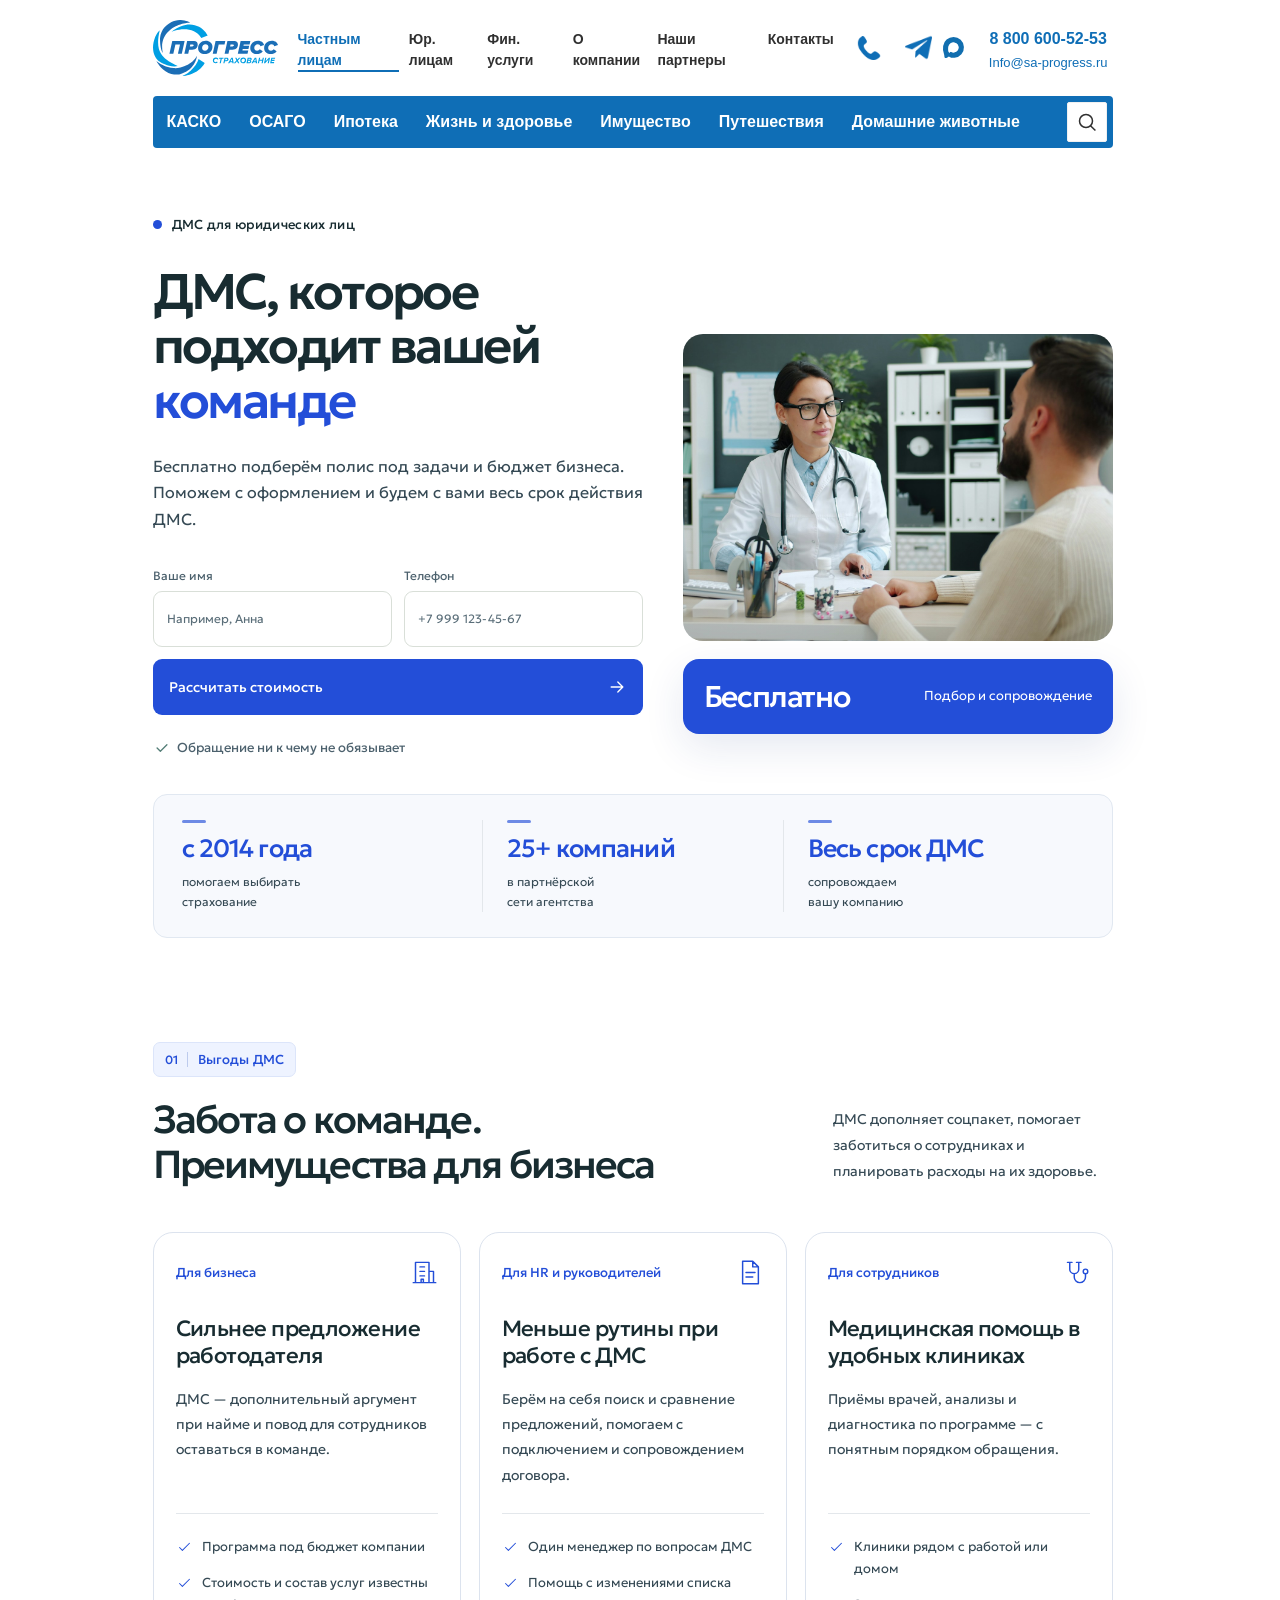
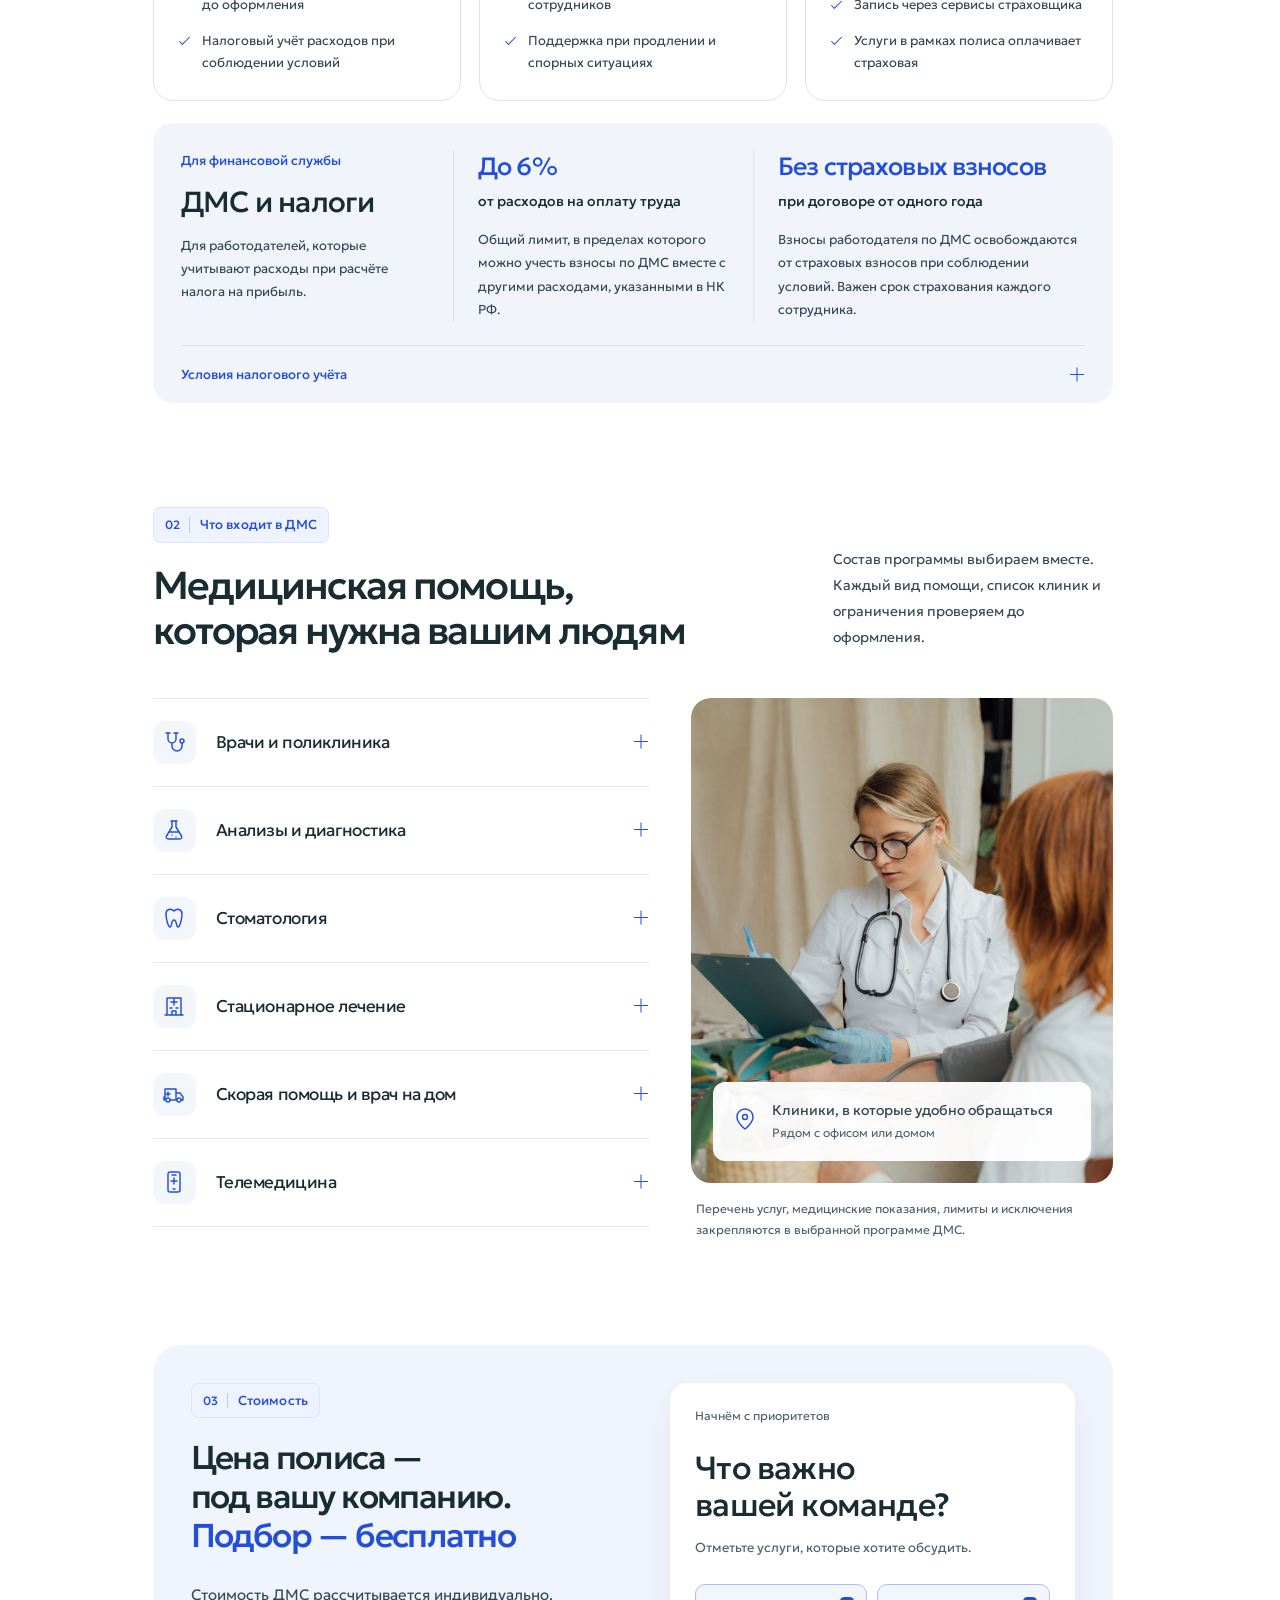
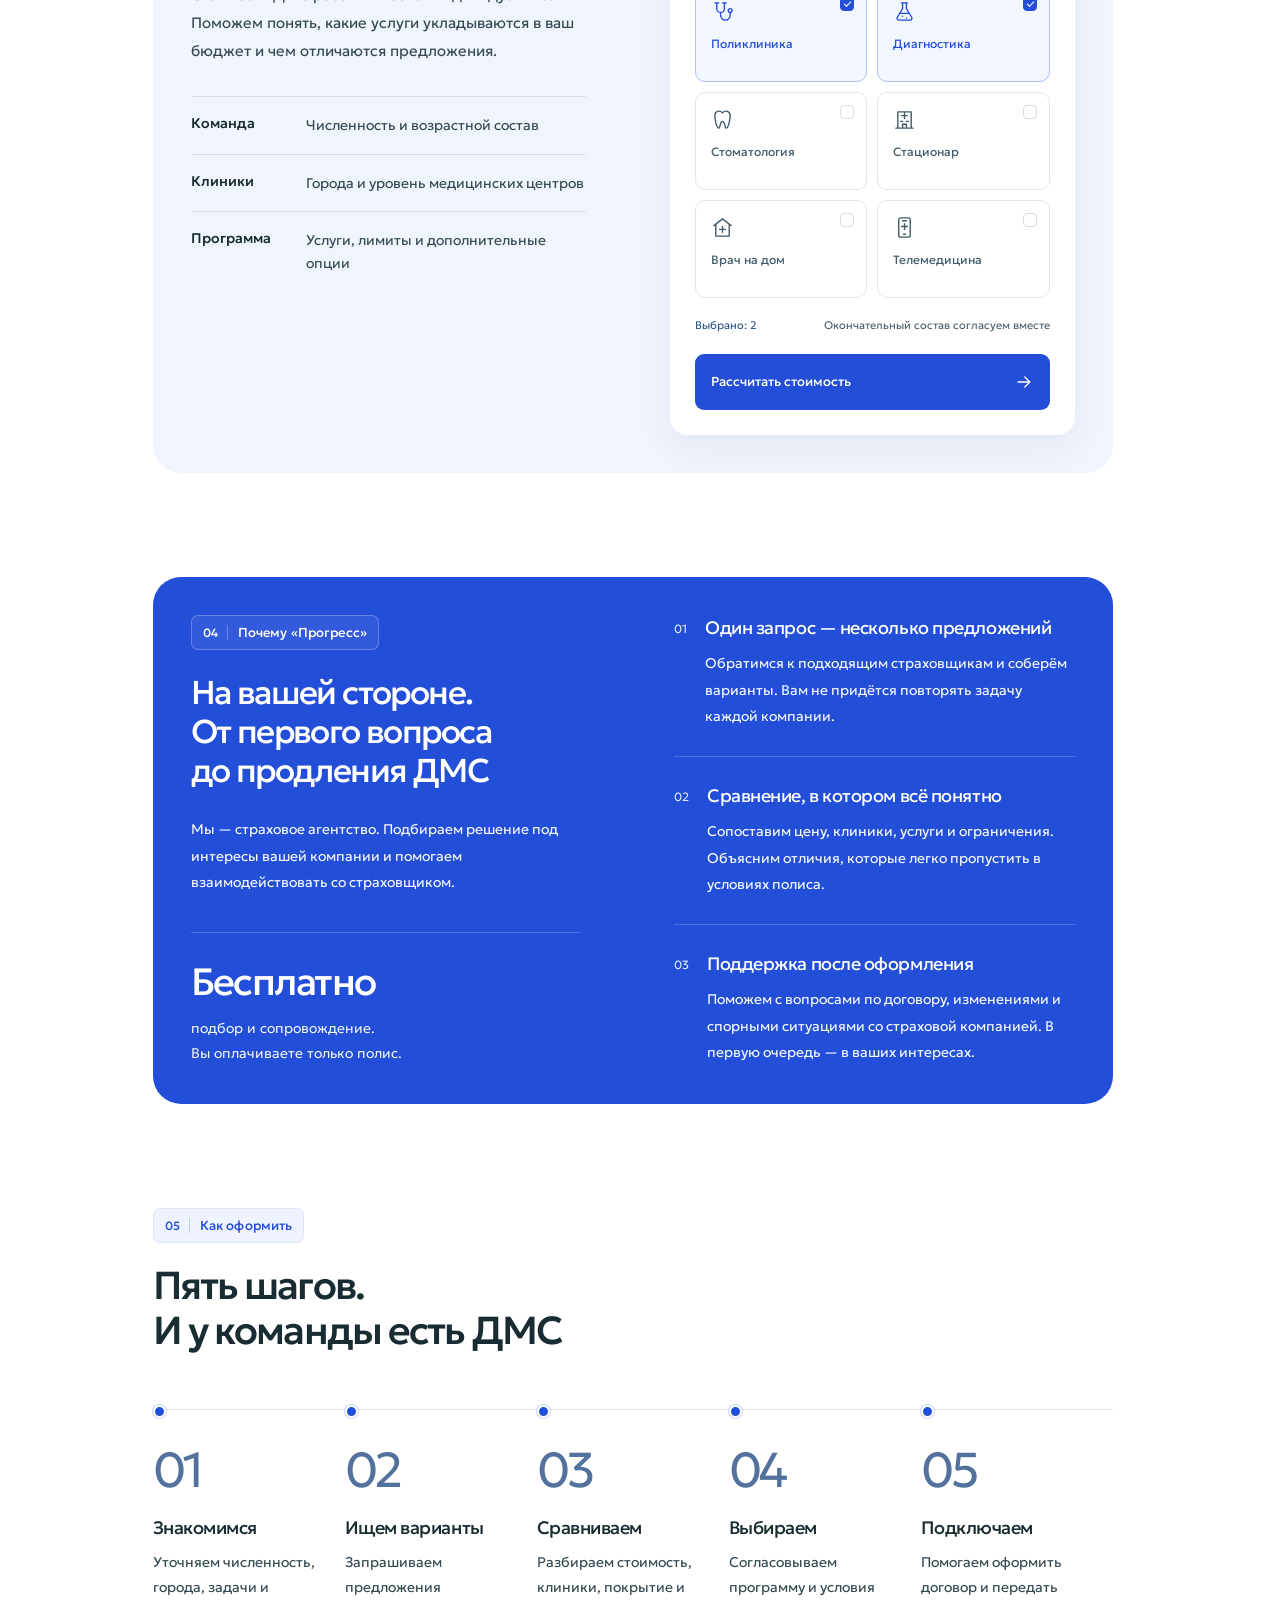
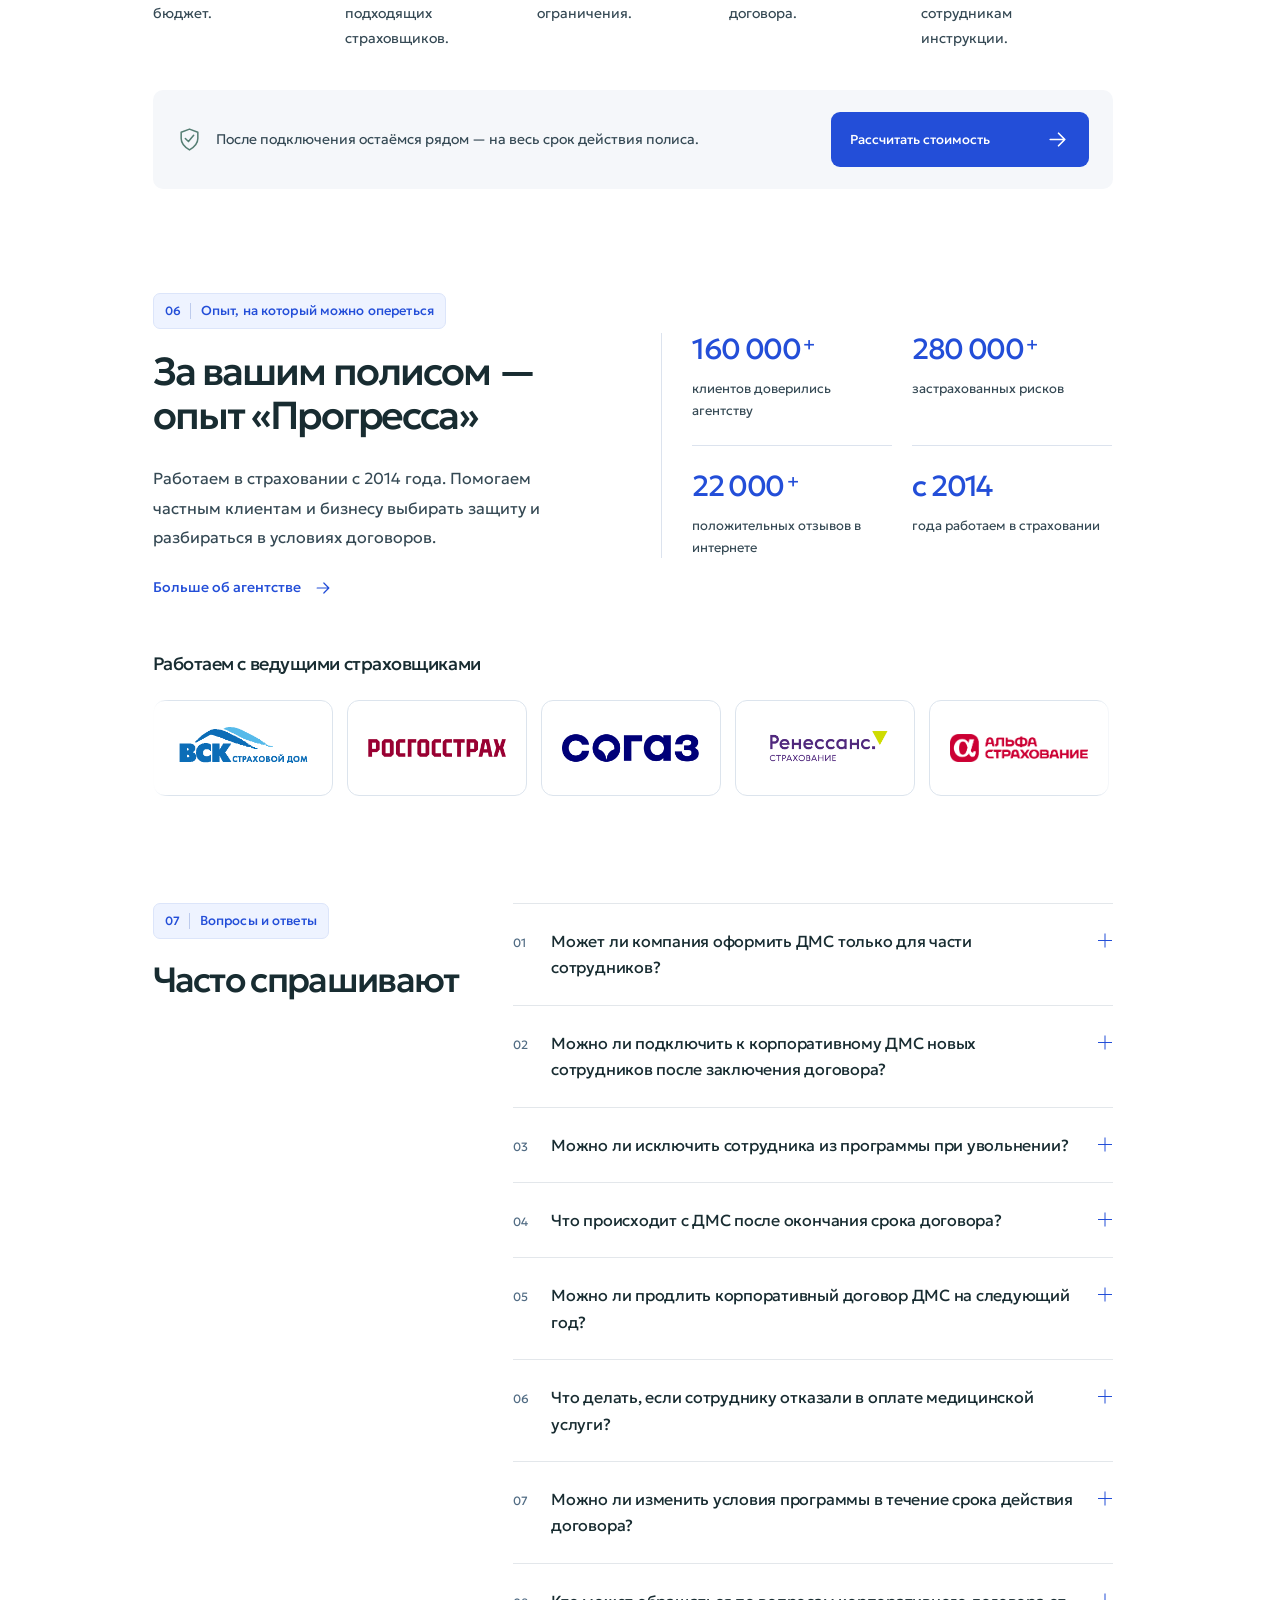
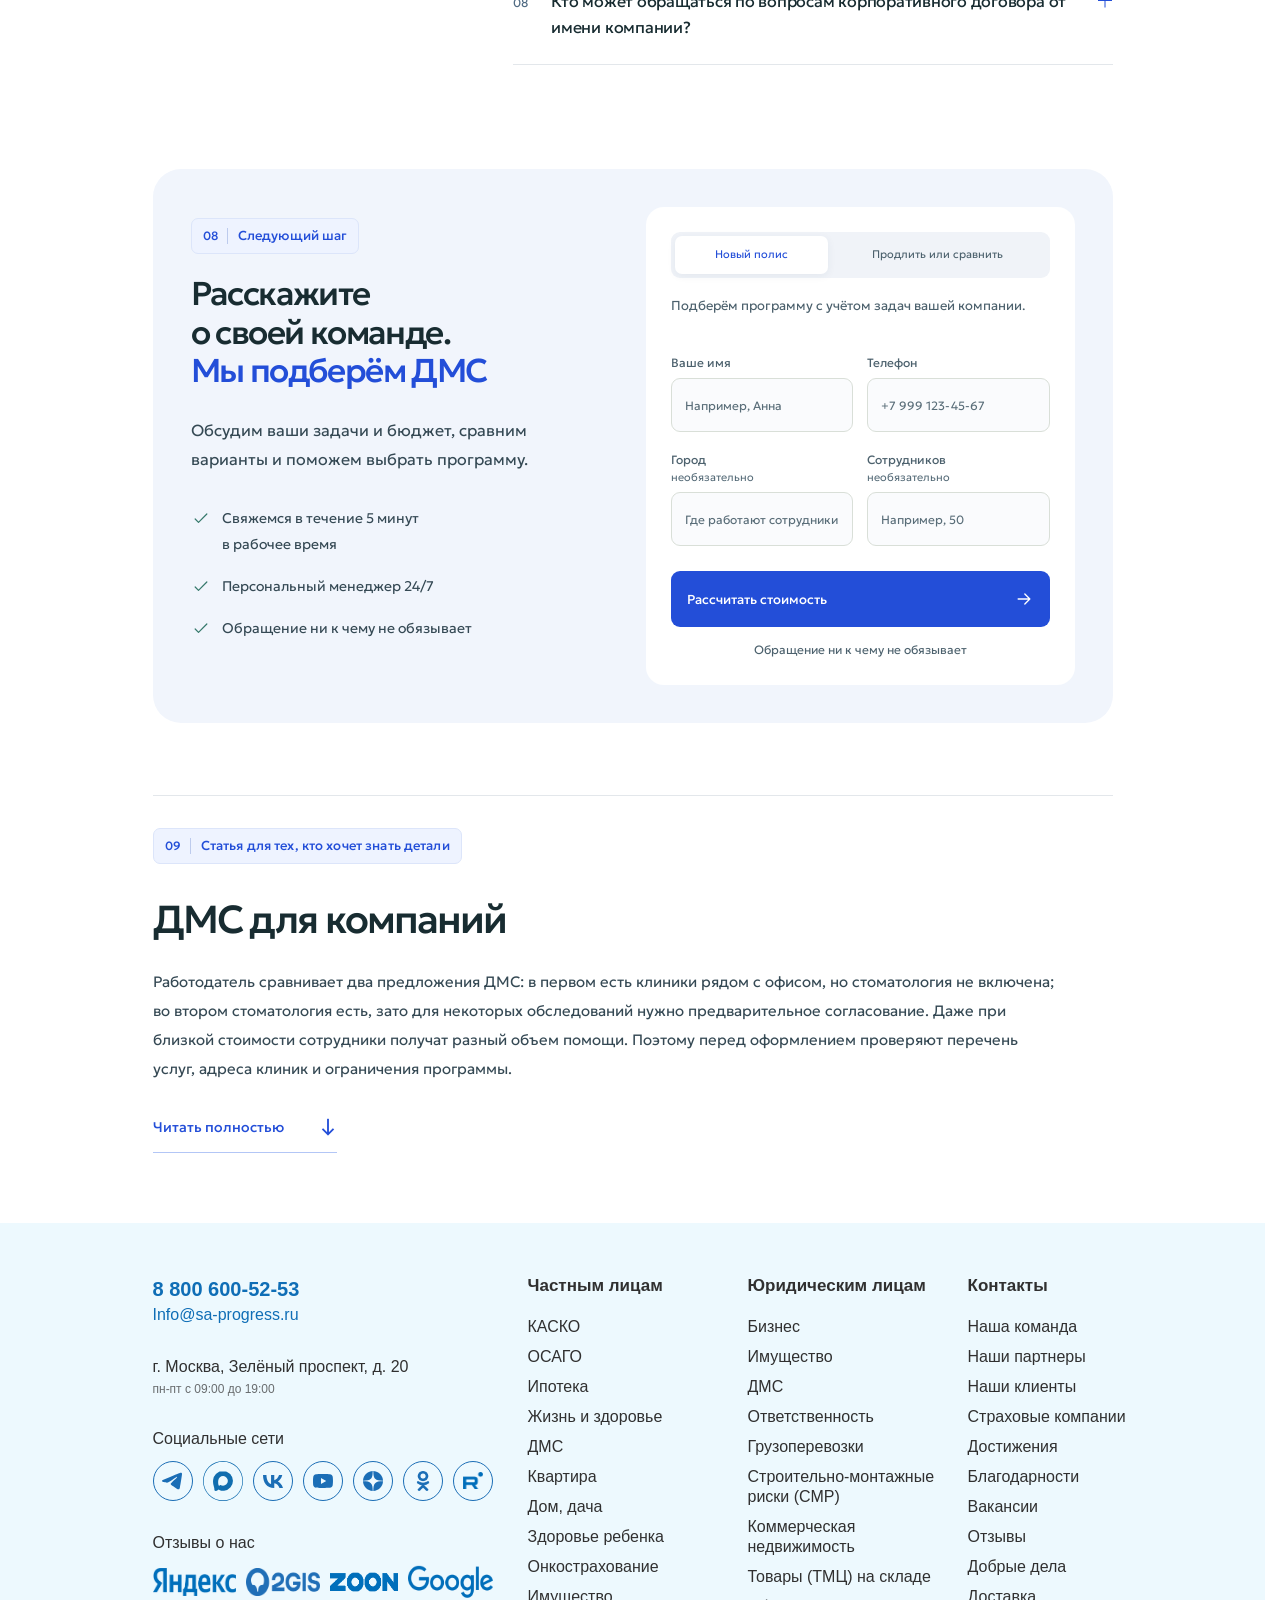
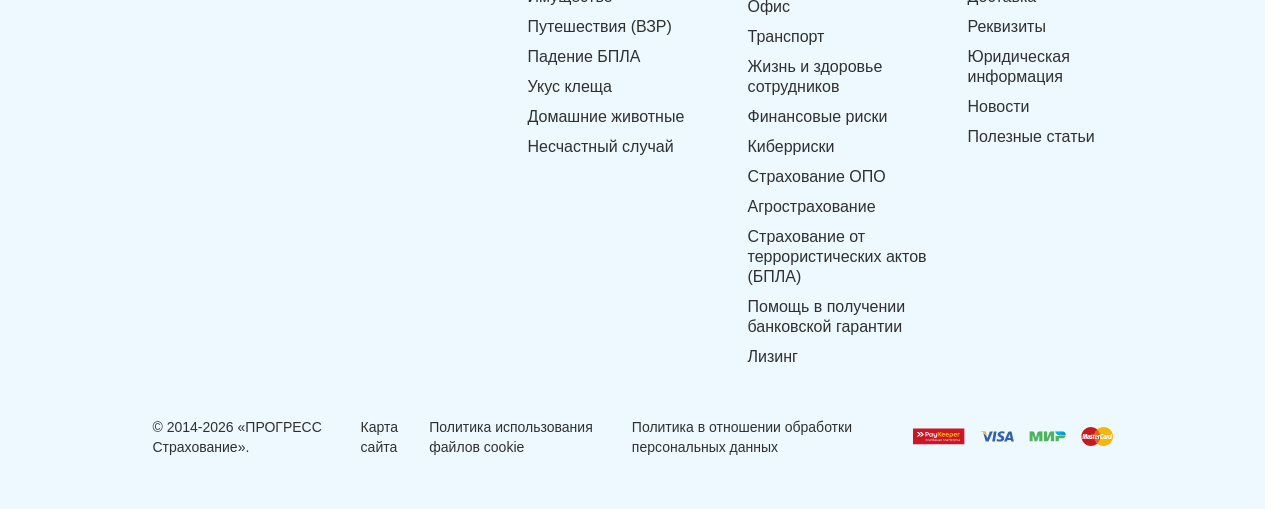
==== index.html @ e62f15ab "Publish DMS landing page in the original blue palette" ====
<!doctype html>
<html lang="ru">
<head>
  <meta charset="utf-8">
  <meta name="viewport" content="width=device-width,initial-scale=1">
  <meta name="robots" content="noindex,nofollow">
  <meta name="theme-color" content="#ffffff">
  <meta name="description" content="Бесплатный подбор ДМС для сотрудников под задачи и бюджет вашей компании. Прогресс Страхование — на вашей стороне весь срок полиса.">
  <title>ДМС для вашей команды — Прогресс Страхование</title>
  <link rel="icon" href="./assets/favicon.svg" type="image/svg+xml">
  <link rel="preload" href="./assets/fonts/Geologica-Variable.ttf" as="font" type="font/ttf" crossorigin>
  <link rel="stylesheet" href="./styles.css?v=02de1650d023">
  <link rel="stylesheet" href="./assets/vendor/lenis/lenis.css?v=02de1650d023">
  <script src="./assets/vendor/lenis/lenis.min.js?v=02de1650d023" defer></script>
  <script src="./scroll.js?v=02de1650d023" defer></script>
  <script src="./app.js?v=02de1650d023" defer></script>
  <script src="./assets/vendor/hystmodal/hystmodal.js?v=02de1650d023" defer></script>
  <script src="./site-chrome.js?v=02de1650d023" defer></script>
</head>
<body>
  <div class="source-chrome source-chrome-header"><header class="header">
    <div class="content-wrapper">
        <div class="header__wrapper">
        <a class="header__logo" href="https://sa-progress.ru/">
            <img class="logo-img" src="./assets/original-site/img/logo.svg" alt="Прогресс стархование логотип">
        </a>
        <nav class="menu-top">
            <ul class="menu-top__list">
    <li class="menu-top__item js-menu-top-item first" data-is-active="yes">
        <a href="https://sa-progress.ru/chastnyim-liczam/" class="js-top-menu-section-item" data-type="private">Частным лицам</a>
            </li>

    <li class="menu-top__item js-menu-top-item" data-is-active="no">
        <a href="https://sa-progress.ru/yuridicheskim-liczam/" class="js-top-menu-section-item" data-type="corporate">Юр. лицам</a>
            </li>

    <li class="menu-top__item js-menu-top-item">
        <a href="https://sa-progress.ru/finansovyie-uslugi/">Фин. услуги</a>
            </li>

    <li class="menu-top__item js-menu-top-item">
        <a href="https://sa-progress.ru/o-kompanii/">О компании</a>
            </li>

    <li class="menu-top__item js-menu-top-item">
        <a href="https://sa-progress.ru/partnery">Наши партнеры</a>
            </li>

    <li class="menu-top__item js-menu-top-item last">
        <a href="https://sa-progress.ru/kontaktyi">Контакты</a>
            </li>
</ul>        </nav>
        <div class="callback-btn__wrapper">
            <button class="callback-btn-desktop" data-hystmodal="#feedback-form-short">Заказать звонок</button>
            <a class="callback-btn-mobile" href="tel:88006005253">
                <img class="callback-btn-mobile__img" src="./assets/original-site/img/icons/callback.png" alt="callback">
            </a>
        </div>
        <div class="header__social">
            <a href="https://t.me/Progress_strahovanie" class="header__social-item" target="_blank" rel="nofollow noopener noreferrer">
                <img src="./assets/original-site/img/icons/telegram.png">
            </a>
            <a href="https://max.ru/u/f9LHodD0cOL1nK710Nd3do71_UiDQPEofr9h8V5QH5dgAX2QZrWWFHqI5sg" class="header__social-item" target="_blank" rel="nofollow noopener noreferrer">
                <img src="./assets/original-site/img/icons/max-simple.svg">
            </a>
        </div>
        <div class="header__contacts">
            <a class="header-phone" href="tel:88006005253">8 800 600-52-53</a>
            <a class="header-mail" href="mailto:info@sa-progress.ru">Info@sa-progress.ru</a>
        </div>
        <div class="mobile-search" data-hystmodal="#mobile-search">
            <div class="mobile-search__icon">
                <svg><use xlink:href="./assets/original-site/sprite.svg#icon-search"></use></svg>
            </div>
        </div>
        <div class="mobile-menu__btn js-open-mobile-menu">
            <span></span>
            <span></span>
            <span></span>
         </div>
        
        <div class="desktop-menu">
            <div class="desktop-menu-wrapper">
                <a href="https://sa-progress.ru/" class="desktop-menu__logo">
                    <img src="./assets/original-site/img/logo-mini.svg" alt="logo">
                </a>
                <nav class="nav-desktop">
                    

<ul class="nav-desktop__list main-menu">
        
<li class="nav-desktop__item main-menu__item first level1">
    <a href="https://sa-progress.ru/chastnyim-liczam/kasko/">КАСКО</a>
        <ul class="main-submenu">
    <div class="main-submenu__wrapper">
        <li class="main-submenu__item first level1">
    <a class="main-submenu__link" href="https://sa-progress.ru/chastnyim-liczam/kasko/mini-kasko">Мини-КАСКО</a>
    </li>


<li class="main-submenu__item level1">
    <a class="main-submenu__link" href="https://sa-progress.ru/chastnyim-liczam/kasko/strahovka-kasko-s-franshizoy">КАСКО с франшизой</a>
    </li>


<li class="main-submenu__item last level1">
    <a class="main-submenu__link" href="https://sa-progress.ru/chastnyim-liczam/kasko/kasko-ot-ugona-i-polnoj-gibeli">КАСКО от угона и полной гибели</a>
    </li>


    </div>
</ul></li>    
<li class="nav-desktop__item main-menu__item level1">
    <a href="https://sa-progress.ru/chastnyim-liczam/osago/">ОСАГО</a>
        <ul class="main-submenu">
    <div class="main-submenu__wrapper">
        <li class="main-submenu__item first level1">
    <a class="main-submenu__link" href="https://sa-progress.ru/chastnyim-liczam/osago/sinyaya-karta">Синяя карта</a>
    </li>


<li class="main-submenu__item level1">
    <a class="main-submenu__link" href="https://sa-progress.ru/chastnyim-liczam/osago/otkryitaya-straxovka-na-mashinu">ОСАГО без ограничений</a>
    </li>


<li class="main-submenu__item last level1">
    <a class="main-submenu__link" href="https://sa-progress.ru/chastnyim-liczam/osago/dsago">ДСАГО (ДГО)</a>
    </li>


    </div>
</ul></li>    
<li class="nav-desktop__item main-menu__item level1">
    <a href="https://sa-progress.ru/chastnyim-liczam/ipoteka/">Ипотека</a>
        <ul class="main-submenu">
    <div class="main-submenu__wrapper">
        <li class="main-submenu__item first level1">
    <a class="main-submenu__link" href="https://sa-progress.ru/chastnyim-liczam/ipoteka/kompleksnoe-ipotechnoe-straxovanie-v-moskve-czena-kalkulyator-oformlen">Комплексное ипотечное страхование</a>
    </li>


<li class="main-submenu__item level1">
    <a class="main-submenu__link" href="https://sa-progress.ru/chastnyim-liczam/ipoteka/straxovanie-zhizni-dlya-ipoteki">Страхование жизни для ипотеки</a>
    </li>


<li class="main-submenu__item last level1">
    <a class="main-submenu__link" href="https://sa-progress.ru/chastnyim-liczam/ipoteka/titulnoe-straxovanie">Титульное страхование</a>
    </li>


    </div>
</ul></li>    
<li class="nav-desktop__item main-menu__item level1">
    <a href="https://sa-progress.ru/chastnyim-liczam/zhizn-i-zdorove/">Жизнь и здоровье</a>
        <ul class="main-submenu">
    <div class="main-submenu__wrapper">
        <li class="main-submenu__item first level1">
    <a class="main-submenu__link" href="https://sa-progress.ru/chastnyim-liczam/zhizn-i-zdorove/dms">Полис ДМС для физических лиц</a>
    </li>


<li class="main-submenu__item level1">
    <a class="main-submenu__link" href="https://sa-progress.ru/chastnyim-liczam/zhizn-i-zdorove/ns-neschastnyij-sluchaj">Страхование от несчастных случаев и болезней</a>
    </li>


<li class="main-submenu__item level1">
    <a class="main-submenu__link" href="https://sa-progress.ru/chastnyim-liczam/zhizn-i-zdorove/sportivnaya-straxovka">Спортивная страховка</a>
    </li>


<li class="main-submenu__item level1">
    <a class="main-submenu__link" href="https://sa-progress.ru/chastnyim-liczam/zhizn-i-zdorove/onkologicheskie-zabolevaniya">Онкологические заболевания</a>
    </li>


<li class="main-submenu__item level1">
    <a class="main-submenu__link" href="https://sa-progress.ru/chastnyim-liczam/zhizn-i-zdorove/polis-dms-dlya-rebenka">Полис ДМС для ребенка</a>
    </li>


<li class="main-submenu__item level1">
    <a class="main-submenu__link" href="https://sa-progress.ru/chastnyim-liczam/zhizn-i-zdorove/dms-so-stomatologiey-dlya-fizicheskih-lic">ДМС со стоматологией для физических лиц</a>
    </li>


<li class="main-submenu__item level1">
    <a class="main-submenu__link" href="https://sa-progress.ru/chastnyim-liczam/zhizn-i-zdorove/straxovanie-detej">Страхование детей</a>
    </li>


<li class="main-submenu__item last level1">
    <a class="main-submenu__link" href="https://sa-progress.ru/chastnyim-liczam/zhizn-i-zdorove/ukus-kleshha">Страховка от укуса клеща «Антиклещ»</a>
    </li>


    </div>
</ul></li>    
<li class="nav-desktop__item main-menu__item level1">
    <a href="https://sa-progress.ru/chastnyim-liczam/imushhestvo/">Имущество</a>
        <ul class="main-submenu">
    <div class="main-submenu__wrapper">
        <li class="main-submenu__item first level1">
    <a class="main-submenu__link" href="https://sa-progress.ru/chastnyim-liczam/imushhestvo/kvartira-apartamentyi">Страхование квартиры</a>
    </li>


<li class="main-submenu__item level1">
    <a class="main-submenu__link" href="https://sa-progress.ru/chastnyim-liczam/imushhestvo/dom-dacha">Страхование дома и дачи</a>
    </li>


<li class="main-submenu__item level1">
    <a class="main-submenu__link" href="https://sa-progress.ru/chastnyim-liczam/imushhestvo/otvetstvennost-pered-sosedyami">Страхование ответственности перед соседями</a>
    </li>


<li class="main-submenu__item level1">
    <a class="main-submenu__link" href="https://sa-progress.ru/chastnyim-liczam/imushhestvo/straxovanie-ot-padeniya-bpla">Страхование от падения БПЛА</a>
    </li>


<li class="main-submenu__item last level1">
    <a class="main-submenu__link" href="https://sa-progress.ru/chastnyim-liczam/imushhestvo/straxovanie-bani">Страхование бани</a>
    </li>


    </div>
</ul></li>    
<li class="nav-desktop__item main-menu__item level1">
    <a href="https://sa-progress.ru/chastnyim-liczam/puteshestviya/">Путешествия</a>
        <ul class="main-submenu">
    <div class="main-submenu__wrapper">
        <li class="main-submenu__item first level1">
    <a class="main-submenu__link" href="https://sa-progress.ru/chastnyim-liczam/puteshestviya/straxovka-vzr-dlya-vizyi">Страховка выезжающих за рубеж (ВЗР)</a>
    </li>


<li class="main-submenu__item level1">
    <a class="main-submenu__link" href="https://sa-progress.ru/chastnyim-liczam/puteshestviya/straxovanie-puteshestvuyushhix-po-rossii">Страховка для путешествий по России</a>
    </li>


<li class="main-submenu__item level1">
    <a class="main-submenu__link" href="https://sa-progress.ru/chastnyim-liczam/puteshestviya/straxovanie-tura-ot-nevyileta">Страховка от невылета за границу</a>
    </li>


<li class="main-submenu__item level1">
    <a class="main-submenu__link" href="https://sa-progress.ru/chastnyim-liczam/puteshestviya/straxovanie-bagazha-ot-poteri-v-puteshestvii">Страхование багажа от потери в путешествии</a>
    </li>


<li class="main-submenu__item last level1">
    <a class="main-submenu__link" href="https://sa-progress.ru/chastnyim-liczam/puteshestviya/straxovanie-bagazha-pri-perelete">Страхование багажа при перелете</a>
    </li>


    </div>
</ul></li>    
<li class="nav-desktop__item main-menu__item last level1">
    <a href="https://sa-progress.ru/chastnyim-liczam/straxovanie-pitomczev">Домашние животные</a>
        </li>        </ul>                </nav>
                
                <div class="desktop-menu__contacts">
                    <a href="https://t.me/Progress_strahovanie" class="header-icon">
                        <img src="./assets/original-site/img/icons/telegram-white.svg" alt="">
                    </a>
                    <a href="https://max.ru/u/f9LHodD0cOL1nK710Nd3do71_UiDQPEofr9h8V5QH5dgAX2QZrWWFHqI5sg" class="header-icon">
                        <img src="./assets/original-site/img/icons/max-white-simple.svg" alt="">
                    </a>
                    <div class="contacts-wrapper">
                        <a href="tel:88006005253" class="phone">8 800 600-52-53</a>
                        <a href="mailto:info@sa-progress.ru" class="email">info@sa-progress.ru</a>
                    </div>
                </div>
                
                <div class="desktop-menu__search">
                    <div class="search-btn js-toggle-desktop-search-btn">
                        <svg>
                            <use xlink:href="./assets/original-site/sprite.svg#icon-search"></use>
                        </svg>
                    </div>
                    <form id="main-menu-search-form" class="desktop-search__form js-search-form js-hidden" action="https://sa-progress.ru/search" method="get">
    <input id="searchField" type="text" name="query" placeholder="Поиск...">
    <input type="hidden" name="id" value="search">
    
    <div class="desktop-search__btn-close js-toggle-desktop-search-btn js-clear-search-form">
        <svg>
            <use xlink:href="./assets/original-site/sprite.svg#mobile-close"></use>
        </svg>
    </div>
    <button type="submit" class="desktop-search__btn-search ">
        <svg>
            <use xlink:href="./assets/original-site/sprite.svg#icon-search"></use>
        </svg>
    </button>
    
</form>                </div>
            </div>
        </div>

    </div>
    </div>
    

<div class="c-mobile-menu js-mobile-menu js-hidden fixed">
    <div class="mobile-menu-wrapper">
        <div class="section-switch">
            <div class="section-name js-mobile-section-switch active" data-type="private">Частным лицам</div>
            <div class="section-name js-mobile-section-switch " data-type="corporate">Юр. лицам</div>
            <div class="section-name js-mobile-section-switch " data-type="finance">Фин. услуги</div>
        </div>
        <nav class="c-nav-mobile border js-mobile-section " data-type="private">
            <ul class="menu-top__list"><li class="menu-mobile__item first level1 js-mobile-menu-parent" data-link="https://sa-progress.ru/chastnyim-liczam/kasko/" data-title="КАСКО">
    <div>КАСКО</div>
    <div class="mobile-menu__nav-arrow">
        <svg><use xlink:href="./assets/original-site/sprite.svg#mobile-arrow"></use></svg>
    </div>
    <ul class="mobile-menu__inner js-mobile-menu-inner fixed">
    <div class="js-mobile-menu-close-subsection mobile-menu__close-subsection">
        <svg><use xlink:href="./assets/original-site/sprite.svg#mobile-arrow-prev"></use></svg>
        Назад
    </div>
    <a href="" class="mobule-menu__submenu-title js-mobile-menu-submenu-title"></a>
    <li class="menu-mobile__item first level2"><a href="https://sa-progress.ru/chastnyim-liczam/kasko/mini-kasko">Мини-КАСКО</a></li><li class="menu-mobile__item level2"><a href="https://sa-progress.ru/chastnyim-liczam/kasko/strahovka-kasko-s-franshizoy">КАСКО с франшизой</a></li><li class="menu-mobile__item last level2"><a href="https://sa-progress.ru/chastnyim-liczam/kasko/kasko-ot-ugona-i-polnoj-gibeli">КАСКО от угона и полной гибели</a></li></ul></li><li class="menu-mobile__item level1 js-mobile-menu-parent" data-link="https://sa-progress.ru/chastnyim-liczam/osago/" data-title="ОСАГО">
    <div>ОСАГО</div>
    <div class="mobile-menu__nav-arrow">
        <svg><use xlink:href="./assets/original-site/sprite.svg#mobile-arrow"></use></svg>
    </div>
    <ul class="mobile-menu__inner js-mobile-menu-inner fixed">
    <div class="js-mobile-menu-close-subsection mobile-menu__close-subsection">
        <svg><use xlink:href="./assets/original-site/sprite.svg#mobile-arrow-prev"></use></svg>
        Назад
    </div>
    <a href="" class="mobule-menu__submenu-title js-mobile-menu-submenu-title"></a>
    <li class="menu-mobile__item first level2"><a href="https://sa-progress.ru/chastnyim-liczam/osago/sinyaya-karta">Синяя карта</a></li><li class="menu-mobile__item level2"><a href="https://sa-progress.ru/chastnyim-liczam/osago/otkryitaya-straxovka-na-mashinu">ОСАГО без ограничений</a></li><li class="menu-mobile__item last level2"><a href="https://sa-progress.ru/chastnyim-liczam/osago/dsago">ДСАГО (ДГО)</a></li></ul></li><li class="menu-mobile__item level1 js-mobile-menu-parent" data-link="https://sa-progress.ru/chastnyim-liczam/ipoteka/" data-title="Ипотека">
    <div>Ипотека</div>
    <div class="mobile-menu__nav-arrow">
        <svg><use xlink:href="./assets/original-site/sprite.svg#mobile-arrow"></use></svg>
    </div>
    <ul class="mobile-menu__inner js-mobile-menu-inner fixed">
    <div class="js-mobile-menu-close-subsection mobile-menu__close-subsection">
        <svg><use xlink:href="./assets/original-site/sprite.svg#mobile-arrow-prev"></use></svg>
        Назад
    </div>
    <a href="" class="mobule-menu__submenu-title js-mobile-menu-submenu-title"></a>
    <li class="menu-mobile__item first level2"><a href="https://sa-progress.ru/chastnyim-liczam/ipoteka/kompleksnoe-ipotechnoe-straxovanie-v-moskve-czena-kalkulyator-oformlen">Комплексное ипотечное страхование</a></li><li class="menu-mobile__item level2"><a href="https://sa-progress.ru/chastnyim-liczam/ipoteka/straxovanie-zhizni-dlya-ipoteki">Страхование жизни для ипотеки</a></li><li class="menu-mobile__item last level2"><a href="https://sa-progress.ru/chastnyim-liczam/ipoteka/titulnoe-straxovanie">Титульное страхование</a></li></ul></li><li class="menu-mobile__item level1 js-mobile-menu-parent" data-link="https://sa-progress.ru/chastnyim-liczam/zhizn-i-zdorove/" data-title="Жизнь и здоровье">
    <div>Жизнь и здоровье</div>
    <div class="mobile-menu__nav-arrow">
        <svg><use xlink:href="./assets/original-site/sprite.svg#mobile-arrow"></use></svg>
    </div>
    <ul class="mobile-menu__inner js-mobile-menu-inner fixed">
    <div class="js-mobile-menu-close-subsection mobile-menu__close-subsection">
        <svg><use xlink:href="./assets/original-site/sprite.svg#mobile-arrow-prev"></use></svg>
        Назад
    </div>
    <a href="" class="mobule-menu__submenu-title js-mobile-menu-submenu-title"></a>
    <li class="menu-mobile__item first level2"><a href="https://sa-progress.ru/chastnyim-liczam/zhizn-i-zdorove/dms">Полис ДМС для физических лиц</a></li><li class="menu-mobile__item level2"><a href="https://sa-progress.ru/chastnyim-liczam/zhizn-i-zdorove/ns-neschastnyij-sluchaj">Страхование от несчастных случаев и болезней</a></li><li class="menu-mobile__item level2"><a href="https://sa-progress.ru/chastnyim-liczam/zhizn-i-zdorove/sportivnaya-straxovka">Спортивная страховка</a></li><li class="menu-mobile__item level2"><a href="https://sa-progress.ru/chastnyim-liczam/zhizn-i-zdorove/onkologicheskie-zabolevaniya">Онкологические заболевания</a></li><li class="menu-mobile__item level2"><a href="https://sa-progress.ru/chastnyim-liczam/zhizn-i-zdorove/polis-dms-dlya-rebenka">Полис ДМС для ребенка</a></li><li class="menu-mobile__item level2"><a href="https://sa-progress.ru/chastnyim-liczam/zhizn-i-zdorove/dms-so-stomatologiey-dlya-fizicheskih-lic">ДМС со стоматологией для физических лиц</a></li><li class="menu-mobile__item level2"><a href="https://sa-progress.ru/chastnyim-liczam/zhizn-i-zdorove/straxovanie-detej">Страхование детей</a></li><li class="menu-mobile__item last level2"><a href="https://sa-progress.ru/chastnyim-liczam/zhizn-i-zdorove/ukus-kleshha">Страховка от укуса клеща «Антиклещ»</a></li></ul></li><li class="menu-mobile__item level1 js-mobile-menu-parent" data-link="https://sa-progress.ru/chastnyim-liczam/imushhestvo/" data-title="Имущество">
    <div>Имущество</div>
    <div class="mobile-menu__nav-arrow">
        <svg><use xlink:href="./assets/original-site/sprite.svg#mobile-arrow"></use></svg>
    </div>
    <ul class="mobile-menu__inner js-mobile-menu-inner fixed">
    <div class="js-mobile-menu-close-subsection mobile-menu__close-subsection">
        <svg><use xlink:href="./assets/original-site/sprite.svg#mobile-arrow-prev"></use></svg>
        Назад
    </div>
    <a href="" class="mobule-menu__submenu-title js-mobile-menu-submenu-title"></a>
    <li class="menu-mobile__item first level2"><a href="https://sa-progress.ru/chastnyim-liczam/imushhestvo/kvartira-apartamentyi">Страхование квартиры</a></li><li class="menu-mobile__item level2"><a href="https://sa-progress.ru/chastnyim-liczam/imushhestvo/dom-dacha">Страхование дома и дачи</a></li><li class="menu-mobile__item level2"><a href="https://sa-progress.ru/chastnyim-liczam/imushhestvo/otvetstvennost-pered-sosedyami">Страхование ответственности перед соседями</a></li><li class="menu-mobile__item level2"><a href="https://sa-progress.ru/chastnyim-liczam/imushhestvo/straxovanie-ot-padeniya-bpla">Страхование от падения БПЛА</a></li><li class="menu-mobile__item last level2"><a href="https://sa-progress.ru/chastnyim-liczam/imushhestvo/straxovanie-bani">Страхование бани</a></li></ul></li><li class="menu-mobile__item level1 js-mobile-menu-parent" data-link="https://sa-progress.ru/chastnyim-liczam/puteshestviya/" data-title="Путешествия">
    <div>Путешествия</div>
    <div class="mobile-menu__nav-arrow">
        <svg><use xlink:href="./assets/original-site/sprite.svg#mobile-arrow"></use></svg>
    </div>
    <ul class="mobile-menu__inner js-mobile-menu-inner fixed">
    <div class="js-mobile-menu-close-subsection mobile-menu__close-subsection">
        <svg><use xlink:href="./assets/original-site/sprite.svg#mobile-arrow-prev"></use></svg>
        Назад
    </div>
    <a href="" class="mobule-menu__submenu-title js-mobile-menu-submenu-title"></a>
    <li class="menu-mobile__item first level2"><a href="https://sa-progress.ru/chastnyim-liczam/puteshestviya/straxovka-vzr-dlya-vizyi">Страховка выезжающих за рубеж (ВЗР)</a></li><li class="menu-mobile__item level2"><a href="https://sa-progress.ru/chastnyim-liczam/puteshestviya/straxovanie-puteshestvuyushhix-po-rossii">Страховка для путешествий по России</a></li><li class="menu-mobile__item level2"><a href="https://sa-progress.ru/chastnyim-liczam/puteshestviya/straxovanie-tura-ot-nevyileta">Страховка от невылета за границу</a></li><li class="menu-mobile__item level2"><a href="https://sa-progress.ru/chastnyim-liczam/puteshestviya/straxovanie-bagazha-ot-poteri-v-puteshestvii">Страхование багажа от потери в путешествии</a></li><li class="menu-mobile__item last level2"><a href="https://sa-progress.ru/chastnyim-liczam/puteshestviya/straxovanie-bagazha-pri-perelete">Страхование багажа при перелете</a></li></ul></li><li class="menu-mobile__item last level1"><a href="https://sa-progress.ru/chastnyim-liczam/straxovanie-pitomczev">Домашние животные</a></li></ul> 
        </nav>
        <nav class="c-nav-mobile border js-mobile-section js-hidden" data-type="corporate">
            <ul class="menu-top__list"><li class="menu-mobile__item first level1 js-mobile-menu-parent" data-link="https://sa-progress.ru/yuridicheskim-liczam/imushhestvo/" data-title="Имущество">
    <div>Имущество</div>
    <div class="mobile-menu__nav-arrow">
        <svg><use xlink:href="./assets/original-site/sprite.svg#mobile-arrow"></use></svg>
    </div>
    <ul class="mobile-menu__inner js-mobile-menu-inner fixed">
    <div class="js-mobile-menu-close-subsection mobile-menu__close-subsection">
        <svg><use xlink:href="./assets/original-site/sprite.svg#mobile-arrow-prev"></use></svg>
        Назад
    </div>
    <a href="" class="mobule-menu__submenu-title js-mobile-menu-submenu-title"></a>
    <li class="menu-mobile__item first level2">
    <a href="https://sa-progress.ru/yuridicheskim-liczam/imushhestvo/straxovanie-kommercheskoj-nedvizhimosti">Страхование коммерческой недвижимости</a>
    </li>

<li class="menu-mobile__item level2">
    <a href="https://sa-progress.ru/yuridicheskim-liczam/imushhestvo/straxovanie-tmcz-tovara-na-sklade">Страхование (ТМЦ) товара</a>
    </li>

<li class="menu-mobile__item level2">
    <a href="https://sa-progress.ru/yuridicheskim-liczam/imushhestvo/straxovanie-skladov">Страхование складов</a>
    </li>

<li class="menu-mobile__item level2">
    <a href="https://sa-progress.ru/yuridicheskim-liczam/imushhestvo/straxovanie-oborudovaniya-i-inventarya">Страхование оборудования и инвентаря</a>
    </li>

<li class="menu-mobile__item level2">
    <a href="https://sa-progress.ru/yuridicheskim-liczam/imushhestvo/straxovanie-tcz">Страхование ТЦ</a>
    </li>

<li class="menu-mobile__item level2">
    <a href="https://sa-progress.ru/yuridicheskim-liczam/imushhestvo/straxovanie-vyistavok-i-predmetov-iskusstva">Страхование выставок и предметов искусства</a>
    </li>

<li class="menu-mobile__item level2">
    <a href="https://sa-progress.ru/yuridicheskim-liczam/imushhestvo/straxovanie-lizingovogo-imushhestva">Страхование лизингового имущества</a>
    </li>

<li class="menu-mobile__item level2">
    <a href="https://sa-progress.ru/yuridicheskim-liczam/imushhestvo/straxovanie-zalogovogo-imushhestva">Страхование залогового имущества</a>
    </li>

<li class="menu-mobile__item level2">
    <a href="https://sa-progress.ru/yuridicheskim-liczam/imushhestvo/straxovanie-lombardov-i-yuvelirnyix-magazinov">Страхование ломбардов и ювелирных магазинов</a>
    </li>

<li class="menu-mobile__item level2">
    <a href="https://sa-progress.ru/yuridicheskim-liczam/imushhestvo/inzhenernyie-seti-i-kommunikaczii">Инженерные сети и коммуникации</a>
    </li>

<li class="menu-mobile__item level2">
    <a href="https://sa-progress.ru/yuridicheskim-liczam/imushhestvo/straxovanie-bankomatov-i-terminalov-samoobsluzhivaniya">Страхование банкоматов и терминалов самообслуживания</a>
    </li>

<li class="menu-mobile__item level2">
    <a href="https://sa-progress.ru/yuridicheskim-liczam/imushhestvo/straxovanie-restoranov-barov-i-kafe">Страхование ресторанов, баров и кафе</a>
    </li>

<li class="menu-mobile__item level2">
    <a href="https://sa-progress.ru/yuridicheskim-liczam/imushhestvo/straxovanie-gostinicz-i-otelej">Страхование гостиниц и отелей</a>
    </li>

<li class="menu-mobile__item level2">
    <a href="https://sa-progress.ru/yuridicheskim-liczam/imushhestvo/strahovanie-ot-padeniya-bpla-yur-lic">Страхование от падения БПЛА</a>
    </li>

<li class="menu-mobile__item level2">
    <a href="https://sa-progress.ru/yuridicheskim-liczam/imushhestvo/strahovanie-nezhilyh-pomeshcheniy-i-zdaniy">Страхование нежилых помещений и зданий</a>
    </li>

<li class="menu-mobile__item last level2">
    <a href="https://sa-progress.ru/yuridicheskim-liczam/imushhestvo/straxovanie-ofisa">Страхование офиса</a>
    </li>

</ul></li><li class="menu-mobile__item level1 js-mobile-menu-parent" data-link="https://sa-progress.ru/yuridicheskim-liczam/otvetstvennost/" data-title="Ответственность">
    <div>Ответственность</div>
    <div class="mobile-menu__nav-arrow">
        <svg><use xlink:href="./assets/original-site/sprite.svg#mobile-arrow"></use></svg>
    </div>
    <ul class="mobile-menu__inner js-mobile-menu-inner fixed">
    <div class="js-mobile-menu-close-subsection mobile-menu__close-subsection">
        <svg><use xlink:href="./assets/original-site/sprite.svg#mobile-arrow-prev"></use></svg>
        Назад
    </div>
    <a href="" class="mobule-menu__submenu-title js-mobile-menu-submenu-title"></a>
    <li class="menu-mobile__item first level2">
    <a href="https://sa-progress.ru/yuridicheskim-liczam/otvetstvennost/straxovanie-professionalnoj-otvetstvennosti">Страхование профессиональной ответственности</a>
    </li>

<li class="menu-mobile__item level2">
    <a href="https://sa-progress.ru/yuridicheskim-liczam/otvetstvennost/straxovanie-grazhdanskoj-otvetstvennosti">Страхование гражданской ответственности</a>
    </li>

<li class="menu-mobile__item level2">
    <a href="https://sa-progress.ru/yuridicheskim-liczam/otvetstvennost/straxovanie-otvetstvennosti-perevozchikov-gruzov-i-ekspeditorov">Страхование ответственности перевозчиков грузов и экспедиторов</a>
    </li>

    <li class="menu-mobile__item level2">
        <a href="https://sa-progress.ru/page-tags/straxovanie-grazhdanskoj-otvetstvennosti-arendatora">Страхование арендатора</a>
    </li>
    <li class="menu-mobile__item level2">
        <a href="https://sa-progress.ru/page-tags/otvetstvennost-podryadnyix-organizaczij">Ответственность подрядных организаций</a>
    </li>
    <li class="menu-mobile__item level2">
        <a href="https://sa-progress.ru/page-tags/straxovanie-otvetstvennosti-proizvoditelya">Страхование ответственности производителя</a>
    </li>
    <li class="menu-mobile__item level2">
        <a href="https://sa-progress.ru/page-tags/straxovanie-otvetstvennosti-vladelczev-bespilotnikov">Страхование ответственности владельцев беспилотников</a>
    </li>
    <li class="menu-mobile__item level2">
        <a href="https://sa-progress.ru/page-tags/straxovanie-otvetstvennosti-rabotodatelya">Страхование ответственности работодателя</a>
    </li>
    <li class="menu-mobile__item level2">
        <a href="https://sa-progress.ru/page-tags/straxovanie-otvetstvennosti-za-kachestvo-produkczii">Страхование ответственности за качество продукции</a>
    </li>
<li class="menu-mobile__item last level2">
    <a href="https://sa-progress.ru/yuridicheskim-liczam/otvetstvennost/ekologicheskoe-straxovanie-riskov">Страхование экологических рисков</a>
    </li>

</ul></li><li class="menu-mobile__item level1 js-mobile-menu-parent" data-link="https://sa-progress.ru/yuridicheskim-liczam/trasnsport/" data-title="Транспорт">
    <div>Транспорт</div>
    <div class="mobile-menu__nav-arrow">
        <svg><use xlink:href="./assets/original-site/sprite.svg#mobile-arrow"></use></svg>
    </div>
    <ul class="mobile-menu__inner js-mobile-menu-inner fixed">
    <div class="js-mobile-menu-close-subsection mobile-menu__close-subsection">
        <svg><use xlink:href="./assets/original-site/sprite.svg#mobile-arrow-prev"></use></svg>
        Назад
    </div>
    <a href="" class="mobule-menu__submenu-title js-mobile-menu-submenu-title"></a>
    <li class="menu-mobile__item first level2">
    <a href="https://sa-progress.ru/yuridicheskim-liczam/trasnsport/gruzoperevozki">Грузоперевозки</a>
    </li>

<li class="menu-mobile__item level2">
    <a href="https://sa-progress.ru/yuridicheskim-liczam/trasnsport/straxovanie-avtoparka">Страхование автопарка</a>
    </li>

<li class="menu-mobile__item level2">
    <a href="https://sa-progress.ru/yuridicheskim-liczam/trasnsport/kasko-dlya-yuridicheskix-licz">КАСКО</a>
    </li>

<li class="menu-mobile__item level2">
    <a href="https://sa-progress.ru/yuridicheskim-liczam/trasnsport/osago-dlya-yuridicheskix-licz">ОСАГО</a>
    </li>

<li class="menu-mobile__item level2">
    <a href="https://sa-progress.ru/yuridicheskim-liczam/trasnsport/aviatransporta">Авиатранспорт</a>
    </li>

<li class="menu-mobile__item level2">
    <a href="https://sa-progress.ru/yuridicheskim-liczam/trasnsport/straxovanie-morskix-i-rechnyix-sudov">Страхование морских и речных судов</a>
    </li>

<li class="menu-mobile__item level2">
    <a href="https://sa-progress.ru/yuridicheskim-liczam/trasnsport/straxovanie-speczialnoj-texniki/">Страхование специальной техники</a>
    </li>

<li class="menu-mobile__item last level2">
    <a href="https://sa-progress.ru/yuridicheskim-liczam/trasnsport/polis-osgop-taksi">Полис ОСГОП такси</a>
    </li>

</ul></li><li class="menu-mobile__item level1 js-mobile-menu-parent" data-link="https://sa-progress.ru/yuridicheskim-liczam/mediczina/" data-title="Жизнь и здоровье">
    <div>Жизнь и здоровье</div>
    <div class="mobile-menu__nav-arrow">
        <svg><use xlink:href="./assets/original-site/sprite.svg#mobile-arrow"></use></svg>
    </div>
    <ul class="mobile-menu__inner js-mobile-menu-inner fixed">
    <div class="js-mobile-menu-close-subsection mobile-menu__close-subsection">
        <svg><use xlink:href="./assets/original-site/sprite.svg#mobile-arrow-prev"></use></svg>
        Назад
    </div>
    <a href="" class="mobule-menu__submenu-title js-mobile-menu-submenu-title"></a>
    <li class="menu-mobile__item first level2">
    <a href="https://sa-progress.ru/yuridicheskim-liczam/mediczina/dms-dlya-yuridicheskix-licz">ДМС для юридических лиц</a>
    </li>

<li class="menu-mobile__item level2">
    <a href="https://sa-progress.ru/yuridicheskim-liczam/mediczina/straxovanie-zhizni-i-zdorovya-sotrudnikov">Страхование жизни и здоровья сотрудников</a>
    </li>

<li class="menu-mobile__item level2">
    <a href="https://sa-progress.ru/yuridicheskim-liczam/mediczina/kollektivnoe-straxovanie-ot-onkozabolevanij">Коллективное страхование от онкозаболеваний</a>
    </li>

<li class="menu-mobile__item level2">
    <a href="https://sa-progress.ru/yuridicheskim-liczam/mediczina/kollektivnoe-straxovanie-ot-neschastnyix-sluchaev">Коллективное страхование от несчастных случаев</a>
    </li>

<li class="menu-mobile__item last level2">
    <a href="https://sa-progress.ru/yuridicheskim-liczam/mediczina/straxovanie-passazhirov">Страхование пассажиров</a>
    </li>

</ul></li><li class="menu-mobile__item level1 js-mobile-menu-parent" data-link="https://sa-progress.ru/yuridicheskim-liczam/stroitelno-montazhnyie-riski/" data-title="Строительно-монтажные риски">
    <div>Строительно-монтажные риски</div>
    <div class="mobile-menu__nav-arrow">
        <svg><use xlink:href="./assets/original-site/sprite.svg#mobile-arrow"></use></svg>
    </div>
    <ul class="mobile-menu__inner js-mobile-menu-inner fixed">
    <div class="js-mobile-menu-close-subsection mobile-menu__close-subsection">
        <svg><use xlink:href="./assets/original-site/sprite.svg#mobile-arrow-prev"></use></svg>
        Назад
    </div>
    <a href="" class="mobule-menu__submenu-title js-mobile-menu-submenu-title"></a>
    <li class="menu-mobile__item first level2">
    <a href="https://sa-progress.ru/yuridicheskim-liczam/stroitelno-montazhnyie-riski/straxovanie-grazhdanskoj-otvetstvennosti-chlenov-sro-odo">Страхование гражданской ответственности членов СРО (ОДО)</a>
    </li>

<li class="menu-mobile__item last level2">
    <a href="https://sa-progress.ru/yuridicheskim-liczam/stroitelno-montazhnyie-riski/straxovanie-ppgo">Страхование ППГО</a>
    </li>

</ul></li><li class="menu-mobile__item level1 js-mobile-menu-parent" data-link="https://sa-progress.ru/yuridicheskim-liczam/finansovyie-riski/" data-title="Финансовые риски">
    <div>Финансовые риски</div>
    <div class="mobile-menu__nav-arrow">
        <svg><use xlink:href="./assets/original-site/sprite.svg#mobile-arrow"></use></svg>
    </div>
    <ul class="mobile-menu__inner js-mobile-menu-inner fixed">
    <div class="js-mobile-menu-close-subsection mobile-menu__close-subsection">
        <svg><use xlink:href="./assets/original-site/sprite.svg#mobile-arrow-prev"></use></svg>
        Назад
    </div>
    <a href="" class="mobule-menu__submenu-title js-mobile-menu-submenu-title"></a>
    <li class="menu-mobile__item first level2">
    <a href="https://sa-progress.ru/yuridicheskim-liczam/finansovyie-riski/straxovanie-debitorskoj-zadolzhennosti">Страхование дебиторской задолженности</a>
    </li>

<li class="menu-mobile__item level2">
    <a href="https://sa-progress.ru/yuridicheskim-liczam/finansovyie-riski/straxovanie-eksportnyix-kreditov-i-kontraktov">Страхование экспортных кредитов и контрактов</a>
    </li>

<li class="menu-mobile__item level2">
    <a href="https://sa-progress.ru/yuridicheskim-liczam/finansovyie-riski/straxovanie-podtverzhdennogo-akkreditiva">Страхование подтвержденного аккредитива</a>
    </li>

<li class="menu-mobile__item level2">
    <a href="https://sa-progress.ru/yuridicheskim-liczam/finansovyie-riski/straxovanie-ubyitkov-ot-pereryivov-v-proizvodstve">Страхование убытков от перерывов в производстве</a>
    </li>

<li class="menu-mobile__item level2">
    <a href="https://sa-progress.ru/yuridicheskim-liczam/finansovyie-riski/straxovanie-avansovyix-platezhej">Страхование авансовых платежей</a>
    </li>

<li class="menu-mobile__item level2">
    <a href="https://sa-progress.ru/yuridicheskim-liczam/finansovyie-riski/straxovanie-eksportnogo-faktoringa">Страхование экспортного факторинга</a>
    </li>

<li class="menu-mobile__item level2">
    <a href="https://sa-progress.ru/yuridicheskim-liczam/finansovyie-riski/straxovanie-vkladov-yuridicheskix-licz">Страхование вкладов юридических лиц</a>
    </li>

<li class="menu-mobile__item level2">
    <a href="https://sa-progress.ru/yuridicheskim-liczam/finansovyie-riski/straxovanie-bankov-i-finansovyix-institutov-bbb">Страхование банков и финансовых институтов (BBB)</a>
    </li>

<li class="menu-mobile__item level2">
    <a href="https://sa-progress.ru/yuridicheskim-liczam/finansovyie-riski/obyazatelstva-po-dogovoru">Обязательства по договору</a>
    </li>

<li class="menu-mobile__item last level2">
    <a href="https://sa-progress.ru/yuridicheskim-liczam/finansovyie-riski/straxovanie-kommercheskix-kreditov">Страхование коммерческих кредитов</a>
    </li>

</ul></li><li class="menu-mobile__item level1">
    <a href="https://sa-progress.ru/yuridicheskim-liczam/kiberriski">Киберриски</a>
    </li>

<li class="menu-mobile__item level1 js-mobile-menu-parent" data-link="https://sa-progress.ru/yuridicheskim-liczam/opasnyie-obektyi-opo/" data-title="Страхование ОПО (ОСОПО)">
    <div>Страхование ОПО (ОСОПО)</div>
    <div class="mobile-menu__nav-arrow">
        <svg><use xlink:href="./assets/original-site/sprite.svg#mobile-arrow"></use></svg>
    </div>
    <ul class="mobile-menu__inner js-mobile-menu-inner fixed">
    <div class="js-mobile-menu-close-subsection mobile-menu__close-subsection">
        <svg><use xlink:href="./assets/original-site/sprite.svg#mobile-arrow-prev"></use></svg>
        Назад
    </div>
    <a href="" class="mobule-menu__submenu-title js-mobile-menu-submenu-title"></a>
    <li class="menu-mobile__item first level2">
    <a href="https://sa-progress.ru/yuridicheskim-liczam/opasnyie-obektyi-opo/gidrotexnicheskie-sooruzheniya">Страхование гидротехнических сооружений</a>
    </li>

<li class="menu-mobile__item level2">
    <a href="https://sa-progress.ru/yuridicheskim-liczam/opasnyie-obektyi-opo/liftyi-i-podemnyie-mexanizmyi">Страхование лифтов и подъемных механизмов</a>
    </li>

<li class="menu-mobile__item last level2">
    <a href="https://sa-progress.ru/yuridicheskim-liczam/opasnyie-obektyi-opo/straxovanie-rasxodov-po-likvidaczii-posledstvij-chrezvyichajnyix-situa">Страхование расходов по ликвидации последствий чрезвычайных ситуаций</a>
    </li>

</ul></li><li class="menu-mobile__item level1">
    <a href="https://sa-progress.ru/yuridicheskim-liczam/strahovanie-ot-terroristicheskih-aktov">Страхование от террористических актов</a>
    </li>

<li class="menu-mobile__item last level1 js-mobile-menu-parent" data-link="https://sa-progress.ru/yuridicheskim-liczam/agrostraxovanie/" data-title="Агрострахование">
    <div>Агрострахование</div>
    <div class="mobile-menu__nav-arrow">
        <svg><use xlink:href="./assets/original-site/sprite.svg#mobile-arrow"></use></svg>
    </div>
    <ul class="mobile-menu__inner js-mobile-menu-inner fixed">
    <div class="js-mobile-menu-close-subsection mobile-menu__close-subsection">
        <svg><use xlink:href="./assets/original-site/sprite.svg#mobile-arrow-prev"></use></svg>
        Назад
    </div>
    <a href="" class="mobule-menu__submenu-title js-mobile-menu-submenu-title"></a>
    <li class="menu-mobile__item first level2">
    <a href="https://sa-progress.ru/yuridicheskim-liczam/agrostraxovanie/straxovanie-urozhaya-selskoxozyajstvennyix-kultur-i-mnogoletnix-nasazh">Страхование урожая сельскохозяйственных культур и многолетних насаждений</a>
    </li>

<li class="menu-mobile__item level2">
    <a href="https://sa-progress.ru/yuridicheskim-liczam/agrostraxovanie/straxovanie-selskoxozyajstvennyix-zhivotnyix">Страхование сельскохозяйственных животных</a>
    </li>

<li class="menu-mobile__item last level2">
    <a href="https://sa-progress.ru/yuridicheskim-liczam/agrostraxovanie/straxovanie-akvakultur">Страхование аквакультур</a>
    </li>

</ul></li></ul> 
        </nav>
        <nav class="c-nav-mobile border js-mobile-section js-hidden" data-type="finance">
            <ul class="menu-top__list"><li class="menu-mobile__item first level1 js-mobile-menu-parent" data-link="https://sa-progress.ru/finansovyie-uslugi/lizing-avto/" data-title="Лизинг">
    <div>Лизинг</div>
    <div class="mobile-menu__nav-arrow">
        <svg><use xlink:href="./assets/original-site/sprite.svg#mobile-arrow"></use></svg>
    </div>
    <ul class="mobile-menu__inner js-mobile-menu-inner fixed">
    <div class="js-mobile-menu-close-subsection mobile-menu__close-subsection">
        <svg><use xlink:href="./assets/original-site/sprite.svg#mobile-arrow-prev"></use></svg>
        Назад
    </div>
    <a href="" class="mobule-menu__submenu-title js-mobile-menu-submenu-title"></a>
    <li class="menu-mobile__item first level2">
    <a href="https://sa-progress.ru/finansovyie-uslugi/lizing-avto/lizing-avtobusov-i-mikroavtobusov">Лизинг автобусов и микроавтобусов</a>
    </li>

<li class="menu-mobile__item level2">
    <a href="https://sa-progress.ru/finansovyie-uslugi/lizing-avto/avtomobilniy-lizing-pod-taksi">Автомобильный лизинг под такси</a>
    </li>

<li class="menu-mobile__item level2">
    <a href="https://sa-progress.ru/finansovyie-uslugi/lizing-avto/lizing-kommercheskogo-transporta">Лизинг коммерческого транспорта</a>
    </li>

<li class="menu-mobile__item level2">
    <a href="https://sa-progress.ru/finansovyie-uslugi/lizing-avto/gruzovyie-avtomobili-v-lizing">Грузовые автомобили в лизинг</a>
    </li>

<li class="menu-mobile__item level2">
    <a href="https://sa-progress.ru/finansovyie-uslugi/lizing-avto/lizing-specztexniki">Лизинг спецтехники</a>
    </li>

<li class="menu-mobile__item last level2">
    <a href="https://sa-progress.ru/finansovyie-uslugi/lizing-avto/lizing-oborudovaniya">Лизинг оборудования</a>
    </li>

</ul></li><li class="menu-mobile__item last level1 js-mobile-menu-parent" data-link="https://sa-progress.ru/finansovyie-uslugi/pomoshch-v-poluchenii-bankovskoy-garantii/" data-title="Обеспечение банковской гарантии">
    <div>Обеспечение банковской гарантии</div>
    <div class="mobile-menu__nav-arrow">
        <svg><use xlink:href="./assets/original-site/sprite.svg#mobile-arrow"></use></svg>
    </div>
    <ul class="mobile-menu__inner js-mobile-menu-inner fixed">
    <div class="js-mobile-menu-close-subsection mobile-menu__close-subsection">
        <svg><use xlink:href="./assets/original-site/sprite.svg#mobile-arrow-prev"></use></svg>
        Назад
    </div>
    <a href="" class="mobule-menu__submenu-title js-mobile-menu-submenu-title"></a>
    <li class="menu-mobile__item first level2">
    <a href="https://sa-progress.ru/finansovyie-uslugi/pomoshch-v-poluchenii-bankovskoy-garantii/kommercheskaya-bankovskaya-garantiya">Коммерческая банковская гарантия</a>
    </li>

<li class="menu-mobile__item last level2">
    <a href="https://sa-progress.ru/finansovyie-uslugi/pomoshch-v-poluchenii-bankovskoy-garantii/srochnoe-poluchenie-bankovskoj-garantii">Срочное получение банковской гарантии</a>
    </li>

</ul></li></ul> 
        </nav>
        <nav class="c-nav-mobile border">
            <ul class="menu-top__list"><li class="menu-mobile__item first level1 js-mobile-menu-parent" data-link="https://sa-progress.ru/finansovyie-uslugi/" data-title="Фин. услуги">
    <div>Фин. услуги</div>
    <div class="mobile-menu__nav-arrow">
        <svg><use xlink:href="./assets/original-site/sprite.svg#mobile-arrow"></use></svg>
    </div>
    <ul class="mobile-menu__inner js-mobile-menu-inner fixed">
    <div class="js-mobile-menu-close-subsection mobile-menu__close-subsection">
        <svg><use xlink:href="./assets/original-site/sprite.svg#mobile-arrow-prev"></use></svg>
        Назад
    </div>
    <a href="" class="mobule-menu__submenu-title js-mobile-menu-submenu-title"></a>
    <li class="menu-mobile__item first level2"><a href="https://sa-progress.ru/finansovyie-uslugi/lizing-avto/">Лизинг</a></li><li class="menu-mobile__item last level2"><a href="https://sa-progress.ru/finansovyie-uslugi/pomoshch-v-poluchenii-bankovskoy-garantii/">Обеспечение банковской гарантии</a></li></ul></li><li class="menu-mobile__item level1 js-mobile-menu-parent" data-link="https://sa-progress.ru/o-kompanii/" data-title="О компании">
    <div>О компании</div>
    <div class="mobile-menu__nav-arrow">
        <svg><use xlink:href="./assets/original-site/sprite.svg#mobile-arrow"></use></svg>
    </div>
    <ul class="mobile-menu__inner js-mobile-menu-inner fixed">
    <div class="js-mobile-menu-close-subsection mobile-menu__close-subsection">
        <svg><use xlink:href="./assets/original-site/sprite.svg#mobile-arrow-prev"></use></svg>
        Назад
    </div>
    <a href="" class="mobule-menu__submenu-title js-mobile-menu-submenu-title"></a>
    <li class="menu-mobile__item first level2"><a href="https://sa-progress.ru/o-kompanii/nasha-komanda">Наша команда</a></li><li class="menu-mobile__item level2"><a href="https://sa-progress.ru/o-kompanii/nashi-partneryi/">Страховые компании</a></li><li class="menu-mobile__item level2"><a href="https://sa-progress.ru/o-kompanii/nashi-klientyi">Наши клиенты</a></li><li class="menu-mobile__item level2"><a href="https://sa-progress.ru/o-kompanii/dostizheniya">Достижения</a></li><li class="menu-mobile__item level2"><a href="https://sa-progress.ru/o-kompanii/blagodarnosti">Благодарности</a></li><li class="menu-mobile__item level2"><a href="https://sa-progress.ru/o-kompanii/vakansii">Вакансии</a></li><li class="menu-mobile__item level2"><a href="https://sa-progress.ru/o-kompanii/progress-straxovanie-otzyivyi">Отзывы</a></li><li class="menu-mobile__item level2"><a href="https://sa-progress.ru/o-kompanii/dobryie-dela/">Добрые Дела</a></li><li class="menu-mobile__item level2"><a href="https://sa-progress.ru/o-kompanii/dostavka">Доставка</a></li><li class="menu-mobile__item level2"><a href="https://sa-progress.ru/o-kompanii/rekvizityi">Реквизиты</a></li><li class="menu-mobile__item level2"><a href="https://sa-progress.ru/o-kompanii/yuridicheskaya-informacziya">Юридическая информация</a></li><li class="menu-mobile__item level2"><a href="https://sa-progress.ru/o-kompanii/news/">Новости</a></li><li class="menu-mobile__item last level2"><a href="https://sa-progress.ru/o-kompanii/articles/">Полезные статьи</a></li></ul></li><li class="menu-mobile__item last level1"><a href="https://sa-progress.ru/partnery">Наши партнеры</a></li></ul>            <ul class="menu-top__list">
                <li class="menu-mobile__item last level1"><a href="https://sa-progress.ru/o-kompanii/vakansii">Вакансии</a></li>
                <li class="menu-mobile__item last level1"><a href="https://sa-progress.ru/o-kompanii/dobryie-dela/">Добрые дела</a></li>
                <li class="menu-mobile__item last level1"><a href="https://sa-progress.ru/kontaktyi">Контакты</a></li>
            </ul>
        </nav>
        <div class="sitemap-link border">
            <a href="https://sa-progress.ru/karta-saita">Карта сайта</a>
        </div>
        <div class="mobile-contacts">
            <div class="mobile-contacts__links">
              <a href="tel:8 800 600-52-53" class="mobile-contacts__phone">8 800 600-52-53</a>
              <a href="mailto:Info@sa-progress.ru" class="mobile-contacts__mail">Info@sa-progress.ru</a>
            </div>
            <div class="mobile-contacts__adress">
              г. Москва, Зелёный проспект, д. 20<span>пн-пт с 09:00 до 19:00</span>
            </div>
            <div class="mobile-contacts__social">
          <span>Социальные сети</span>
            <div class="mobile-contacts__social-links">
                <a href="https://t.me/Progress_strahovanie" class="mobile-contacts__social-item" target="_blank" rel="nofollow noopener noreferrer">
                  <img class="tg-img" src="./assets/original-site/img/tg.svg" alt="Telegram">
                </a>
                <a href="https://max.ru/id7721855929_biz" class="footer-contacts__social-item full-icon" target="_blank" rel="nofollow noopener noreferrer">
                    <img src="./assets/original-site/img/icons/max.svg" alt="">
                </a>
                <a href="https://vk.com/saprogress" class="mobile-contacts__social-item" target="_blank" rel="nofollow noopener noreferrer">
                  <img src="./assets/original-site/img/vk.svg" alt="VK">
                </a>
                <a href="https://www.youtube.com/@sa_progress" class="mobile-contacts__social-item" target="_blank" rel="nofollow noopener noreferrer">
                  <img class="youtube-img" src="./assets/original-site/img/yt.svg" alt="YouTube">
                </a>
                <a href="https://dzen.ru/sa_progress" class="mobile-contacts__social-item" target="_blank" rel="nofollow noopener noreferrer">
                  <img src="./assets/original-site/img/dzen.svg" alt="Dzen">
                </a>
<!--                 <a 
    href="https://wa.me/+79686810314?text=%D0%97%D0%B4%D1%80%D0%B0%D0%B2%D1%81%D1%82%D0%B2%D1%83%D0%B9%D1%82%D0%B5%21%20%D0%A3%20%D0%BC%D0%B5%D0%BD%D1%8F%20%D0%B2%D0%BE%D0%BF%D1%80%D0%BE%D1%81%20%D0%BF%D0%BE%20%D1%81%D1%82%D1%80%D0%B0%D1%85%D0%BE%D0%B2%D0%B0%D0%BD%D0%B8%D1%8E" 
    class="mobile-contacts__social-item" 
    target="_blank" 
    rel="nofollow noopener noreferrer">
  <img src="/assets/img/icons/wa.png" alt="WhatsApp">
</a> -->
                <a href="https://ok.ru/group/70000004581305" class="mobile-contacts__social-item" target="_blank" rel="nofollow noopener noreferrer">
                  <img src="./assets/original-site/img/icons/ok.png" alt="Одноклассники">
                </a>
                <a href="https://rutube.ru/channel/35334382/" class="mobile-contacts__social-item" target="_blank" rel="nofollow noopener noreferrer">
                  <img src="./assets/original-site/img/icons/rutube.png" alt="Rutube">
                </a>
              </div>
            </div>
        </div>
    </div>

</div>
    </header></div>

  <main>
    <section class="hero" aria-labelledby="hero-title">
      <div class="hero-copy">
        <div class="eyebrow"><span class="eyebrow-mark" aria-hidden="true"></span>ДМС для юридических лиц</div>
        <h1 id="hero-title">ДМС, которое<br>подходит вашей<br><span>команде</span></h1>
        <p class="hero-lead">Бесплатно подберём полис под задачи и бюджет бизнеса. Поможем с оформлением и будем с вами весь срок действия ДМС.</p>
        <form class="hero-form" id="hero-form" data-lead-form novalidate>
          <div class="form-row">
            <label class="field"><span>Ваше имя</span><input name="name" id="hero-name" autocomplete="given-name" placeholder="Например, Анна" required maxlength="80" aria-describedby="name-error"><small class="field-error" id="name-error"></small></label>
            <label class="field"><span>Телефон</span><input name="phone" id="hero-phone" autocomplete="tel" inputmode="tel" type="tel" placeholder="+7 999 123-45-67" required maxlength="22" aria-describedby="phone-error"><small class="field-error" id="phone-error"></small></label>
            <button class="button-primary" type="submit"><span>Рассчитать стоимость</span><svg viewBox="0 0 24 24" aria-hidden="true"><path d="M5 12h14M13 6l6 6-6 6"/></svg></button>
          </div>
        </form>
        <button class="button-primary hero-mobile-cta" type="button" data-open-lead data-context="hero" aria-haspopup="dialog" aria-controls="lead-dialog"><span>Рассчитать стоимость</span><svg viewBox="0 0 24 24" aria-hidden="true"><path d="M5 12h14M13 6l6 6-6 6"/></svg></button>
        <div class="hero-assurance">
          <span><svg viewBox="0 0 22 22" aria-hidden="true"><path d="m5 11 4 4 8-8"/></svg>Обращение ни к чему не обязывает</span>
        </div>
      </div>
      <div class="hero-visual">
        <figure class="hero-photo"><img src="./assets/images/clinic-hero.jpg" alt="Врач обсуждает с пациентом результаты обследования в современной клинике" width="1800" height="1013" fetchpriority="high"></figure>
        <div class="free-card">
          <div class="free-price">Бесплатно</div>
          <p>Подбор и сопровождение</p>
        </div>
      </div>
      <dl class="hero-proof" aria-label="Об агентстве">
        <div class="proof-fact"><dt>с 2014 года</dt><dd>помогаем выбирать<br>страхование</dd></div>
        <div class="proof-fact"><dt>25+ компаний</dt><dd>в партнёрской<br>сети агентства</dd></div>
        <div class="proof-fact"><dt>Весь срок ДМС</dt><dd>сопровождаем<br>вашу компанию</dd></div>
      </dl>
    </section>
    <section class="section audience-section" id="for-whom" aria-labelledby="audience-title" data-section="2">
  <div class="section-heading benefits-heading">
    <div><span class="section-kicker"><span class="kicker-index">01</span><span>Выгоды ДМС</span></span><h2 id="audience-title">Забота о команде.<br> Преимущества для бизнеса</h2></div>
    <p class="section-intro">ДМС дополняет соцпакет, помогает заботиться о сотрудниках и планировать расходы на их здоровье.</p>
  </div>
  <div class="benefit-grid">
    <article class="benefit-card"><div class="benefit-label">Для бизнеса <svg class="icon" viewBox="0 0 24 24" aria-hidden="true"><path d="M4 21V3h12v18M16 11h4v10M2 21h20M8 7h4M8 11h4M8 15h4M9 21v-3h2v3"/></svg></div><h3>Сильнее предложение<br> работодателя</h3><p>ДМС — дополнительный аргумент при найме и повод для сотрудников оставаться в команде.</p><ul class="clean-list"><li><svg class="icon" viewBox="0 0 24 24" aria-hidden="true"><path d="m5 12 4 4L19 6"/></svg>Программа под бюджет компании</li><li><svg class="icon" viewBox="0 0 24 24" aria-hidden="true"><path d="m5 12 4 4L19 6"/></svg>Стоимость и состав услуг известны до оформления</li><li><svg class="icon" viewBox="0 0 24 24" aria-hidden="true"><path d="m5 12 4 4L19 6"/></svg>Налоговый учёт расходов при соблюдении условий</li></ul></article>
    <article class="benefit-card"><div class="benefit-label">Для HR и руководителей <svg class="icon" viewBox="0 0 24 24" aria-hidden="true"><path d="M14 2H5v20h14V7l-5-5Z M14 2v5h5M8 12h8M8 16h6"/></svg></div><h3>Меньше рутины<br> при работе с ДМС</h3><p>Берём на себя поиск и сравнение предложений, помогаем с подключением и сопровождением договора.</p><ul class="clean-list"><li><svg class="icon" viewBox="0 0 24 24" aria-hidden="true"><path d="m5 12 4 4L19 6"/></svg>Один менеджер по вопросам ДМС</li><li><svg class="icon" viewBox="0 0 24 24" aria-hidden="true"><path d="m5 12 4 4L19 6"/></svg>Помощь с изменениями списка сотрудников</li><li><svg class="icon" viewBox="0 0 24 24" aria-hidden="true"><path d="m5 12 4 4L19 6"/></svg>Поддержка при продлении и спорных ситуациях</li></ul></article>
    <article class="benefit-card"><div class="benefit-label">Для сотрудников <svg class="icon" viewBox="0 0 24 24" aria-hidden="true"><path d="M6 3v6a4 4 0 0 0 8 0V3M4 3h4M12 3h4M10 13v3a5 5 0 0 0 10 0v-3"/><circle cx="20" cy="11" r="2"/></svg></div><h3>Медицинская помощь<br> в удобных клиниках</h3><p>Приёмы врачей, анализы и диагностика по программе — с понятным порядком обращения.</p><ul class="clean-list"><li><svg class="icon" viewBox="0 0 24 24" aria-hidden="true"><path d="m5 12 4 4L19 6"/></svg>Клиники рядом с работой или домом</li><li><svg class="icon" viewBox="0 0 24 24" aria-hidden="true"><path d="m5 12 4 4L19 6"/></svg>Запись через сервисы страховщика</li><li><svg class="icon" viewBox="0 0 24 24" aria-hidden="true"><path d="m5 12 4 4L19 6"/></svg>Услуги в рамках полиса оплачивает страховая</li></ul></article>
  </div>
  <div class="tax-benefits" aria-labelledby="tax-title">
    <div class="tax-heading"><span class="benefit-label">Для финансовой службы</span><h3 id="tax-title">ДМС и налоги</h3><p>Для работодателей, которые учитывают расходы при расчёте налога на прибыль.</p></div>
    <div class="tax-item"><strong>До 6%</strong><h4>от расходов на оплату труда</h4><p>Общий лимит, в пределах которого можно учесть взносы по ДМС вместе с другими расходами, указанными в НК РФ.</p></div>
    <div class="tax-item"><strong>Без страховых взносов</strong><h4>при договоре от одного года</h4><p>Взносы работодателя по ДМС освобождаются от страховых взносов при соблюдении условий. Важен срок страхования каждого сотрудника.</p></div>
    <details class="tax-details"><summary>Условия налогового учёта <span class="disclosure-mark" aria-hidden="true"></span></summary><div>
      <p>Для признания расходов на ДМС договор со страховщиком с соответствующей лицензией должен быть заключён не менее чем на год и предусматривать оплату медицинских расходов работников. Участие работодателя в ДМС предусматривают в трудовом или коллективном договоре.</p>
      <p>Лимит 6% общий: он включает взносы по ДМС, предусмотренные НК РФ договоры на медицинские услуги и расходы из пункта 24.2 статьи 255. Это лимит учитываемых расходов, а не размер экономии на налоге.</p>
      <p>Если страхование работника прекращается раньше года или новый сотрудник включён на срок менее года, освобождение от страховых взносов может не применяться. Итоговый учёт зависит от условий договора и налогового режима компании.</p>
      <p class="tax-sources">Основания: <a href="https://www.consultant.ru/document/cons_doc_LAW_28165/7b1ea255e5f4f1ac2bb055d2d61a28b4a03f6856/" target="_blank" rel="noopener">ст. 255, п. 16 НК РФ</a>; <a href="https://www.consultant.ru/document/cons_doc_LAW_28165/30e4690deae106140c96017db18054a3175e14f6/" target="_blank" rel="noopener">ст. 422, п. 1, подп. 5 НК РФ</a>; <a href="https://www.nalog.gov.ru/rn77/news/activities_fts/15685469/" target="_blank" rel="noopener">разъяснение ФНС о сроке страхования</a>.</p>
    </div></details>
  </div>
</section>

<section class="section coverage-section" id="coverage" aria-labelledby="coverage-title" data-section="3">
  <div class="section-heading"><div><span class="section-kicker"><span class="kicker-index">02</span><span>Что входит в ДМС</span></span><h2 id="coverage-title">Медицинская помощь,<br> которая нужна вашим людям</h2></div><p class="section-intro">Состав программы выбираем вместе. Каждый вид помощи, список клиник и ограничения проверяем до оформления.</p></div>
  <div class="coverage-layout">
    <div class="coverage-options">
      <details class="coverage-option" name="coverage"><summary><span class="service-icon"><svg class="icon" viewBox="0 0 24 24" aria-hidden="true"><path d="M6 3v6a4 4 0 0 0 8 0V3M4 3h4M12 3h4M10 13v3a5 5 0 0 0 10 0v-3"/><circle cx="20" cy="11" r="2"/></svg></span><span>Врачи и поликлиника</span><span class="disclosure-mark" aria-hidden="true"></span></summary><div class="coverage-answer">Приёмы терапевта и профильных специалистов, лечение и процедуры по назначению врача. Уточним доступные клиники, порядок записи и повторных обращений.</div></details>
      <details class="coverage-option" name="coverage"><summary><span class="service-icon"><svg class="icon" viewBox="0 0 24 24" aria-hidden="true"><path d="M9 3h6M10 3v6L4.5 18a2 2 0 0 0 1.7 3h11.6a2 2 0 0 0 1.7-3L14 9V3M8 14h8"/><path d="M10 17h.01M14 19h.01"/></svg></span><span>Анализы и диагностика</span><span class="disclosure-mark" aria-hidden="true"></span></summary><div class="coverage-answer">Лабораторные исследования, УЗИ и другие обследования по медицинским показаниям. Для сложной диагностики отдельно проверим условия направления и согласования.</div></details>
      <details class="coverage-option" name="coverage"><summary><span class="service-icon"><svg class="icon" viewBox="0 0 24 24" aria-hidden="true"><path d="M12 5c-3-3-8-2-8 3 0 4 2 13 4 13 2 0 1-7 4-7s2 7 4 7c2 0 4-9 4-13 0-5-5-6-8-3Z"/></svg></span><span>Стоматология</span><span class="disclosure-mark" aria-hidden="true"></span></summary><div class="coverage-answer">Диагностика и лечение зубов в пределах выбранного пакета. Состав услуг, профилактику, протезирование и другие ограничения уточним отдельно.</div></details>
      <details class="coverage-option" name="coverage"><summary><span class="service-icon"><svg class="icon" viewBox="0 0 24 24" aria-hidden="true"><path d="M5 21V4h14v17M3 21h18M9 8h6M12 5v6M8 14h2M14 14h2M10 21v-4h4v4"/></svg></span><span>Стационарное лечение</span><span class="disclosure-mark" aria-hidden="true"></span></summary><div class="coverage-answer">Плановая или экстренная госпитализация — если включена в программу. Проверим медицинские организации, основания для обращения, лимиты и согласования.</div></details>
      <details class="coverage-option" name="coverage"><summary><span class="service-icon"><svg class="icon" viewBox="0 0 24 24" aria-hidden="true"><path d="M3 17V7h11v10M14 11h4l3 4v3h-2M3 18H2v-3M8 18h7M6 10v4M4 12h4"/><circle cx="6" cy="18" r="2"/><circle cx="17" cy="18" r="2"/></svg></span><span>Скорая помощь и врач на дом</span><span class="disclosure-mark" aria-hidden="true"></span></summary><div class="coverage-answer">Выезд врача, неотложная помощь и транспортировка по условиям полиса. Важны территория обслуживания, режим работы и порядок вызова.</div></details>
      <details class="coverage-option" name="coverage"><summary><span class="service-icon"><svg class="icon" viewBox="0 0 24 24" aria-hidden="true"><rect x="6" y="2" width="12" height="20" rx="2"/><path d="M10 5h4M12 8v6M9 11h6M11 19h2"/></svg></span><span>Телемедицина</span><span class="disclosure-mark" aria-hidden="true"></span></summary><div class="coverage-answer">Дистанционные консультации врачей и дополнительные сервисы. Уточним доступные специальности, количество обращений и возможности выбранной программы.</div></details>
    </div>
    <div class="coverage-visual">
      <figure><img src="./assets/images/consultation.jpg" alt="Врач беседует с пациенткой на консультации" width="1200" height="1800" loading="lazy"><figcaption><span><svg class="icon" viewBox="0 0 24 24" aria-hidden="true"><path d="M20 10c0 6-8 12-8 12S4 16 4 10a8 8 0 0 1 16 0Z"/><circle cx="12" cy="10" r="2.5"/></svg></span><p>Клиники, в которые удобно обращаться<br> <small>Рядом с офисом или домом</small></p></figcaption></figure>
      <p class="coverage-note">Перечень услуг, медицинские показания, лимиты и исключения закрепляются в выбранной программе ДМС.</p>
    </div>
  </div>
</section>

<section class="section price-section" id="price" aria-labelledby="price-title" data-section="4">
  <div class="price-surface">
    <div class="price-copy"><span class="section-kicker"><span class="kicker-index">03</span><span>Стоимость</span></span><h2 id="price-title">Цена полиса —<br> под вашу компанию.<br> <span>Подбор — бесплатно</span></h2><p class="section-intro">Стоимость ДМС рассчитывается индивидуально. Поможем понять, какие услуги укладываются в ваш бюджет и чем отличаются предложения.</p>
      <dl class="price-factors"><div><dt>Команда</dt><dd>Численность и возрастной состав</dd></div><div><dt>Клиники</dt><dd>Города и уровень медицинских центров</dd></div><div><dt>Программа</dt><dd>Услуги, лимиты и дополнительные опции</dd></div></dl>
    </div>
    <div class="program-builder"><div class="builder-top"><span>Начнём с приоритетов</span></div><h3>Что важно<br> вашей команде?</h3><p>Отметьте услуги, которые хотите обсудить.</p><fieldset class="service-choices"><legend class="sr-only">Приоритетные медицинские услуги</legend>
      <label><input type="checkbox" name="service" value="Поликлиника" checked><span><svg class="icon" viewBox="0 0 24 24" aria-hidden="true"><path d="M6 3v6a4 4 0 0 0 8 0V3M4 3h4M12 3h4M10 13v3a5 5 0 0 0 10 0v-3"/><circle cx="20" cy="11" r="2"/></svg>Поликлиника<i aria-hidden="true"></i></span></label>
      <label><input type="checkbox" name="service" value="Диагностика" checked><span><svg class="icon" viewBox="0 0 24 24" aria-hidden="true"><path d="M9 3h6M10 3v6L4.5 18a2 2 0 0 0 1.7 3h11.6a2 2 0 0 0 1.7-3L14 9V3M8 14h8"/><path d="M10 17h.01M14 19h.01"/></svg>Диагностика<i aria-hidden="true"></i></span></label>
      <label><input type="checkbox" name="service" value="Стоматология"><span><svg class="icon" viewBox="0 0 24 24" aria-hidden="true"><path d="M12 5c-3-3-8-2-8 3 0 4 2 13 4 13 2 0 1-7 4-7s2 7 4 7c2 0 4-9 4-13 0-5-5-6-8-3Z"/></svg>Стоматология<i aria-hidden="true"></i></span></label>
      <label><input type="checkbox" name="service" value="Стационар"><span><svg class="icon" viewBox="0 0 24 24" aria-hidden="true"><path d="M5 21V4h14v17M3 21h18M9 8h6M12 5v6M8 14h2M14 14h2M10 21v-4h4v4"/></svg>Стационар<i aria-hidden="true"></i></span></label>
      <label><input type="checkbox" name="service" value="Помощь на дому"><span><svg class="icon" viewBox="0 0 24 24" aria-hidden="true"><path d="m3 10 9-7 9 7M5 9v12h14V9M12 11v6M9 14h6"/></svg>Врач на дом<i aria-hidden="true"></i></span></label>
      <label><input type="checkbox" name="service" value="Телемедицина"><span><svg class="icon" viewBox="0 0 24 24" aria-hidden="true"><rect x="6" y="2" width="12" height="20" rx="2"/><path d="M10 5h4M12 8v6M9 11h6M11 19h2"/></svg>Телемедицина<i aria-hidden="true"></i></span></label>
    </fieldset><div class="builder-summary"><span id="service-count" aria-live="polite">Выбрано: 2</span><span>Окончательный состав согласуем вместе</span></div><button class="button-primary" type="button" data-open-lead data-context="price"><span>Рассчитать стоимость</span><svg class="icon" viewBox="0 0 24 24" aria-hidden="true"><path d="M5 12h14M13 6l6 6-6 6"/></svg></button></div>
  </div>
</section>

<section class="section agency-section" id="agency" aria-labelledby="agency-title" data-section="5">
  <div class="agency-surface"><div class="agency-main"><span class="section-kicker"><span class="kicker-index">04</span><span>Почему «Прогресс»</span></span><h2 id="agency-title">На вашей стороне.<br> От первого вопроса<br> до продления ДМС</h2><p>Мы — страховое агентство. Подбираем решение под интересы вашей компании и помогаем взаимодействовать со страховщиком.</p><div class="agency-cost"><strong>Бесплатно</strong><span>подбор и сопровождение.<br> Вы оплачиваете только полис.</span></div></div>
    <div class="agency-reasons"><article><span class="reason-number">01</span><div><h3>Один запрос — несколько предложений</h3><p>Обратимся к подходящим страховщикам и соберём варианты. Вам не придётся повторять задачу каждой компании.</p></div></article><article><span class="reason-number">02</span><div><h3>Сравнение, в котором всё понятно</h3><p>Сопоставим цену, клиники, услуги и ограничения. Объясним отличия, которые легко пропустить в условиях полиса.</p></div></article><article><span class="reason-number">03</span><div><h3>Поддержка после оформления</h3><p>Поможем с вопросами по договору, изменениями и спорными ситуациями со страховой компанией. В первую очередь — в ваших интересах.</p></div></article></div>
  </div>
</section>

<section class="section process-section" id="process" aria-labelledby="process-title" data-section="6">
  <div class="section-heading"><div><span class="section-kicker"><span class="kicker-index">05</span><span>Как оформить</span></span><h2 id="process-title">Пять шагов.<br> И у команды есть ДМС</h2></div></div>
  <ol class="process-steps"><li><span class="step-number">01</span><h3>Знакомимся</h3><p>Уточняем численность, города, задачи и бюджет.</p></li><li><span class="step-number">02</span><h3>Ищем варианты</h3><p>Запрашиваем предложения подходящих страховщиков.</p></li><li><span class="step-number">03</span><h3>Сравниваем</h3><p>Разбираем стоимость, клиники, покрытие и ограничения.</p></li><li><span class="step-number">04</span><h3>Выбираем</h3><p>Согласовываем программу и условия договора.</p></li><li><span class="step-number">05</span><h3>Подключаем</h3><p>Помогаем оформить договор и передать сотрудникам инструкции.</p></li></ol>
  <div class="process-after"><div class="process-promise"><span><svg class="icon" viewBox="0 0 24 24" aria-hidden="true"><path d="m12 2 8 3v6c0 5-3 8-8 11-5-3-8-6-8-11V5l8-3Z"/><path d="m8 11 3 3 5-6"/></svg></span><p>После подключения остаёмся рядом — на весь срок действия полиса.</p></div><button class="button-primary" type="button" data-open-lead data-context="process" aria-haspopup="dialog" aria-controls="lead-dialog"><span>Рассчитать стоимость</span><svg class="icon" viewBox="0 0 24 24" aria-hidden="true"><path d="M5 12h14M13 6l6 6-6 6"/></svg></button></div>
</section>

<section class="section trust-section" id="trust" aria-labelledby="trust-title" data-section="7">
  <div class="trust-grid"><div><span class="section-kicker"><span class="kicker-index">06</span><span>Опыт, на который можно опереться</span></span><h2 id="trust-title">За вашим полисом —<br> опыт «Прогресса»</h2><p class="section-intro">Работаем в страховании с 2014 года. Помогаем частным клиентам и бизнесу выбирать защиту и разбираться в условиях договоров.</p><a class="text-link" href="https://sa-progress.ru/o-kompanii/" target="_blank" rel="noopener">Больше об агентстве <svg class="icon" viewBox="0 0 24 24" aria-hidden="true"><path d="M5 12h14M13 6l6 6-6 6"/></svg></a></div><div class="trust-evidence"><dl class="trust-facts"><div><dt>160 000<span>+</span></dt><dd>клиентов доверились агентству</dd></div><div><dt>280 000<span>+</span></dt><dd>застрахованных рисков</dd></div><div><dt>22 000<span>+</span></dt><dd>положительных отзывов в интернете</dd></div><div><dt>с 2014</dt><dd>года работаем в страховании</dd></div></dl></div></div>
  <div class="partners-heading"><h3>Работаем с ведущими страховщиками</h3></div>
  <div class="partners-marquee" role="region" tabindex="0" aria-label="Страховые компании — партнёры агентства"><div class="partner-track" id="partner-track"><ul class="partner-group" aria-label="Все страховщики из ленты агентства"><li><img src="./assets/images/partners/vsk.png" alt="ВСК"></li><li><img src="./assets/images/partners/rgs.png" alt="Росгосстрах"></li><li><img src="./assets/images/partners/sogaz.png" alt="Согаз"></li><li><img src="./assets/images/partners/ren.png" alt="Ренессанс страхование"></li><li><img src="./assets/images/partners/alfa.png" alt="АльфаСтрахование"></li><li><img src="./assets/images/partners/ingos.png" alt="Ингосстрах"></li><li><img src="./assets/images/partners/sovcom.png" alt="Совкомбанк страхование"></li><li><img src="./assets/images/partners/reso.png" alt="Ресо-Гарантия"></li><li><img src="./assets/images/partners/soglasie.png" alt="Согласие"></li><li><img src="./assets/images/partners/t-insurance.png" alt="Тинькофф страхование"></li><li><img src="./assets/images/partners/sber.png" alt="Сбербанк Страхование"></li></ul><ul class="partner-group" aria-hidden="true"><li><img src="./assets/images/partners/vsk.png" alt=""></li><li><img src="./assets/images/partners/rgs.png" alt=""></li><li><img src="./assets/images/partners/sogaz.png" alt=""></li><li><img src="./assets/images/partners/ren.png" alt=""></li><li><img src="./assets/images/partners/alfa.png" alt=""></li><li><img src="./assets/images/partners/ingos.png" alt=""></li><li><img src="./assets/images/partners/sovcom.png" alt=""></li><li><img src="./assets/images/partners/reso.png" alt=""></li><li><img src="./assets/images/partners/soglasie.png" alt=""></li><li><img src="./assets/images/partners/t-insurance.png" alt=""></li><li><img src="./assets/images/partners/sber.png" alt=""></li></ul></div></div>
</section>

<section class="section faq-section" id="faq" aria-labelledby="faq-title" data-section="8">
  <div class="faq-layout"><div class="faq-heading"><span class="section-kicker"><span class="kicker-index">07</span><span>Вопросы и ответы</span></span><h2 id="faq-title">Часто спрашивают</h2></div><div class="faq-list"><details class="faq-item" name="faq"><summary><span class="faq-index">01</span><span data-source-faq-question="0">Может ли компания оформить ДМС только для части сотрудников?</span><span class="disclosure-mark" aria-hidden="true"></span></summary><div class="faq-answer"><p data-source-faq-answer="0">Да, если страховщик допускает выбранный состав группы. Например, можно запросить программу для определенного подразделения или категории работников. Перед оформлением уточняют минимальную численность группы и закрепляют понятные условия предоставления льготы.</p></div></details>
<details class="faq-item" name="faq"><summary><span class="faq-index">02</span><span data-source-faq-question="1">Можно ли подключить к корпоративному ДМС новых сотрудников после заключения договора?</span><span class="disclosure-mark" aria-hidden="true"></span></summary><div class="faq-answer"><p data-source-faq-answer="1">Да, при наличии такой процедуры в договоре. Страховщик уточнит, какие сведения передать, с какой даты начнется обслуживание и потребуется ли доплата за оставшийся срок.</p></div></details>
<details class="faq-item" name="faq"><summary><span class="faq-index">03</span><span data-source-faq-question="2">Можно ли исключить сотрудника из программы при увольнении?</span><span class="disclosure-mark" aria-hidden="true"></span></summary><div class="faq-answer"><p data-source-faq-answer="2">Обычно да, в порядке, предусмотренном договором. Работодатель уведомляет страховщика об изменении списка и уточняет дату прекращения обслуживания и правила возможного перерасчета.</p></div></details>
<details class="faq-item" name="faq"><summary><span class="faq-index">04</span><span data-source-faq-question="3">Что происходит с ДМС после окончания срока договора?</span><span class="disclosure-mark" aria-hidden="true"></span></summary><div class="faq-answer"><p data-source-faq-answer="3">Покрытие прекращается в дату окончания договора, если страхование не продлили. Чтобы сотрудники не остались без доступа к программе между периодами, новый срок обслуживания лучше согласовать заранее.</p></div></details>
<details class="faq-item" name="faq"><summary><span class="faq-index">05</span><span data-source-faq-question="4">Можно ли продлить корпоративный договор ДМС на следующий год?</span><span class="disclosure-mark" aria-hidden="true"></span></summary><div class="faq-answer"><p data-source-faq-answer="4">Да, если стороны согласуют продление или заключение нового договора. Перед этим проверяют обновленный список сотрудников, доступность клиник, состав услуг и новый расчет стоимости.</p></div></details>
<details class="faq-item" name="faq"><summary><span class="faq-index">06</span><span data-source-faq-question="5">Что делать, если сотруднику отказали в оплате медицинской услуги?</span><span class="disclosure-mark" aria-hidden="true"></span></summary><div class="faq-answer"><p data-source-faq-answer="5">Сначала запросите у сервисной службы страховщика конкретную причину отказа: услуга может отсутствовать в программе, требовать направления или предварительного согласования. Сохраните ответ, медицинское назначение и связанные документы. Если договор оформлен через «Прогресс Страхование», менеджер поможет разобраться в условиях и порядке дальнейшего обращения.</p></div></details>
<details class="faq-item" name="faq"><summary><span class="faq-index">07</span><span data-source-faq-question="6">Можно ли изменить условия программы в течение срока действия договора?</span><span class="disclosure-mark" aria-hidden="true"></span></summary><div class="faq-answer"><p data-source-faq-answer="6">Иногда да, если страховщик согласует изменения. Расширение услуг, изменение перечня клиник или подключение новой группы сотрудников может потребовать дополнительного соглашения и перерасчета стоимости.</p></div></details>
<details class="faq-item" name="faq"><summary><span class="faq-index">08</span><span data-source-faq-question="7">Кто может обращаться по вопросам корпоративного договора от имени компании?</span><span class="disclosure-mark" aria-hidden="true"></span></summary><div class="faq-answer"><p data-source-faq-answer="7">Руководитель или уполномоченный представитель работодателя — например, сотрудник HR-службы. Порядок подтверждения полномочий и обмена сведениями согласовывают при оформлении договора.</p></div></details></div></div>
</section>

<section class="section request-section" id="request" aria-labelledby="request-title" data-section="9">
  <div class="request-surface"><div class="request-copy"><span class="section-kicker"><span class="kicker-index">08</span><span>Следующий шаг</span></span><h2 id="request-title">Расскажите<br> о своей команде.<br> <span>Мы подберём ДМС</span></h2><p>Обсудим ваши задачи и бюджет, сравним варианты и поможем выбрать программу.</p><ul class="request-promises"><li><svg class="icon" viewBox="0 0 24 24" aria-hidden="true"><path d="m5 12 4 4L19 6"/></svg><span>Свяжемся в течение 5 минут<br> в рабочее время</span></li><li><svg class="icon" viewBox="0 0 24 24" aria-hidden="true"><path d="m5 12 4 4L19 6"/></svg><span>Персональный менеджер 24/7</span></li><li><svg class="icon" viewBox="0 0 24 24" aria-hidden="true"><path d="m5 12 4 4L19 6"/></svg><span>Обращение ни к чему не обязывает</span></li></ul></div>
    <form class="request-form" id="request-form" data-lead-form novalidate>
      <fieldset class="request-scenarios"><legend class="sr-only">Ваша задача</legend><label><input type="radio" name="scenario" value="new" checked><span>Новый полис</span></label><label><input type="radio" name="scenario" value="renew"><span>Продлить или сравнить</span></label></fieldset>
      <p class="scenario-description" id="scenario-description">Подберём программу с учётом задач вашей компании.</p>
      <div class="request-fields"><label class="field"><span>Ваше имя</span><input name="name" id="request-name" autocomplete="given-name" placeholder="Например, Анна" required maxlength="80" aria-describedby="request-name-error"><small class="field-error" id="request-name-error"></small></label><label class="field"><span>Телефон</span><input name="phone" id="request-phone" autocomplete="tel" inputmode="tel" type="tel" placeholder="+7 999 123-45-67" required maxlength="22" aria-describedby="request-phone-error"><small class="field-error" id="request-phone-error"></small></label><label class="field"><span>Город <i>необязательно</i></span><input name="city" autocomplete="address-level2" placeholder="Где работают сотрудники" maxlength="100"></label><label class="field"><span>Сотрудников <i>необязательно</i></span><input name="employees" type="number" inputmode="numeric" min="1" max="100000" placeholder="Например, 50" aria-describedby="employees-error"><small class="field-error" id="employees-error"></small></label></div>
      <div class="program-file" id="program-file" hidden><label for="policy-file"><svg class="icon" viewBox="0 0 24 24" aria-hidden="true"><path d="M14 2H5v20h14V7l-5-5Z M14 2v5h5M8 12h8M8 16h6"/></svg><span id="file-label">Прикрепить действующую программу<small>Необязательно · PDF, DOCX, XLSX · до 10 МБ</small></span><input id="policy-file" type="file" accept=".pdf,.doc,.docx,.xls,.xlsx"></label><p id="file-error" class="field-error" role="status"></p></div>
      <button class="button-primary" type="submit"><span>Рассчитать стоимость</span><svg class="icon" viewBox="0 0 24 24" aria-hidden="true"><path d="M5 12h14M13 6l6 6-6 6"/></svg></button><p class="request-reassurance">Обращение ни к чему не обязывает</p>
    </form>
  </div>
</section>

<section class="section article-section" id="article" aria-labelledby="article-title" data-section="10">
  <div class="article-label"><span class="section-kicker"><span class="kicker-index">09</span><span>Статья для тех, кто хочет знать детали</span></span></div>
  <article class="seo-article"><h2 data-source-article="0" id="article-title"><strong>ДМС для компаний</strong></h2>
<p data-source-article="1">Работодатель сравнивает два предложения ДМС: в первом есть клиники рядом с офисом, но стоматология не включена; во втором стоматология есть, зато для некоторых обследований нужно предварительное согласование. Даже при близкой стоимости сотрудники получат разный объем помощи. Поэтому перед оформлением проверяют перечень услуг, адреса клиник и ограничения программы.</p>
<div id="article-more" hidden><p data-source-article="2">При подборе ДМС для юридических лиц в Москве учитывают численность команды, районы обслуживания, необходимые услуги и бюджет. «Прогресс Страхование» помогает получить предложения нескольких страховщиков, сопоставить условия и оформить корпоративный договор.</p>
<h3 data-source-article="3"><strong>Что такое корпоративное ДМС и как оно работает</strong></h3>
<p data-source-article="4">Добровольное медицинское страхование для юридических лиц — это договор, по которому работодатель оплачивает страховую программу для сотрудников. Страховщик организует медицинскую помощь в объеме, указанном в договоре: приемы врачей, диагностику, лечение и другие согласованные услуги.</p>
<p data-source-article="5">Страхование ДМС для юридических лиц оформляется по корпоративному договору: работодатель выступает страхователем, сотрудники — застрахованными лицами. Запись к врачу может проходить напрямую через клинику или через сервисную службу страховщика. Для отдельных обследований и госпитализации иногда нужны направление врача и предварительное согласование — этот порядок указан в программе.</p>
<p data-source-article="6">В договоре проверяют список сотрудников, дату начала обслуживания, перечень медицинских услуг и сеть клиник. Например, больница может входить в сеть страховщика, но плановая госпитализация по выбранному пакету будет недоступна. Для нее нужен отдельный раздел покрытия.</p>
<p data-source-article="7">Условия могут различаться для групп персонала. Организация вправе запросить несколько уровней программ, а возможность их объединения в одном договоре нужно согласовать со страховой компанией.</p>
<h3 data-source-article="8"><strong>Какие задачи бизнеса решает ДМС для сотрудников</strong></h3>
<p data-source-article="9">ДМС для организаций включают в социальный пакет, когда хотят предложить сотрудникам доступные клиники и понятный порядок обращения за медицинской помощью.</p>
<ul><li data-source-article="10">Социальный пакет и конкурентоспособность работодателя. В вакансии можно указать конкретные услуги: приемы врачей в частных клиниках, диагностику или стоматологию. При этом кандидатам важно сообщать, с какого момента начинает действовать полис и какие услуги действительно включены.</li>
<li data-source-article="11">Забота о здоровье коллектива. Работникам проще планировать консультации и обследования, когда есть подходящие клиники и ясные правила записи. При выборе учитывают сменный график, удаленную работу и расположение подразделений.</li>
<li data-source-article="12">Удержание персонала и HR-бренд. Корпоративный ДМС для бизнеса и ООО может стать аргументом при выборе работодателя, если сотрудникам доступны востребованные клиники и услуги. Правила подключения новых работников и перехода между программами лучше закрепить до запуска.</li>
<li data-source-article="13">Организация медицинского обслуживания. HR-отдел передает страховщику изменения в списках сотрудников, информирует персонал о программе и направляет вопросы в сервисную службу. Порядок таких обращений и ответственных лиц фиксируют при заключении договора.</li>
</ul><p data-source-article="14">При запуске ДМС сотрудникам передают список доступных клиник, контакты сервисной службы и инструкцию по записи. В ней отдельно указывают, какие обследования требуют согласования и что делать, если клиника не может принять по полису.</p>
<h3 data-source-article="15"><strong>Какие медицинские услуги можно включить в программу ДМС</strong></h3>
<p data-source-article="16">Медицинская страховка для юридических лиц может состоять из базовой амбулаторной помощи и дополнительных разделов. Для каждого вида помощи нужно уточнить, какие услуги включены, где их оказывают и требуется ли согласование.</p>
<ul><li data-source-article="17">Амбулаторно-поликлиническая помощь. Прием терапевта и профильных специалистов, лечение и процедуры по назначению врача. Уточняют доступность повторных приемов, вызова врача на дом и дистанционных консультаций.</li>
<li data-source-article="18">Диагностика и лабораторные исследования. Анализы, УЗИ и инструментальные обследования. Для КТ, МРТ и дорогостоящей диагностики страховщик может устанавливать особый порядок назначения и согласования.</li>
<li data-source-article="19">Стоматологическая помощь. Лечение кариеса, диагностика, удаление зубов и другие услуги в пределах выбранного пакета. Протезирование, имплантацию, ортодонтию и профилактическую гигиену проверяют отдельно: эти услуги не всегда включены.</li>
<li data-source-article="20">Скорая и неотложная медицинская помощь. Вызов бригады, неотложная помощь и транспортировка — если предусмотрены программой. Важны территория обслуживания и порядок вызова.</li>
<li data-source-article="21">Стационарное лечение и дополнительные опции. Плановая или экстренная госпитализация, операции, телемедицина, профилактические осмотры и отдельные программы обследований. Для стационара уточняют перечень оснований, медицинские организации и лимиты.</li>
</ul><p data-source-article="22">Страховка ДМС для юридических лиц может включать раздел «Стоматология», но перечень услуг внутри него отличается. В одной программе предусмотрено лечение кариеса, в другой — также удаление зубов и некоторые хирургические процедуры. Поэтому при сравнении смотрят расшифровку раздела в приложении к договору.</p>
<p data-source-article="23">Отдельно проверьте порядок согласования сложной диагностики: кто оформляет направление, куда обращаться сотруднику и какие документы запрашивает страховщик. Если в ближайшей клинике нужного исследования нет, важно заранее знать, как согласуется обращение в другое учреждение.</p>
<h3 data-source-article="24"><strong>Как подобрать программу ДМС для организации</strong></h3>
<p data-source-article="25">Перед запросом предложений полезно разделить сотрудников по городам, подразделениям и режиму работы. Для офиса в центре Москвы и сменного персонала на удаленной площадке удобная сеть клиник может оказаться разной.</p>
<ul><li data-source-article="26">Численность сотрудников. Укажите количество работников, которых планируете включить сразу, и ожидаемое пополнение штата. Уточните у страховщика минимальную численность группы и правила подключения в течение года.</li>
<li data-source-article="27">Бюджет на медицинское страхование. Определите общий предел расходов и приоритетные услуги. Если бюджет ограничен, сравните несколько вариантов наполнения с прозрачным перечнем различий.</li>
<li data-source-article="28">География обслуживания. Когда компания оформляет ДМС для юр лиц в Москве и других городах, список клиник проверяют по каждому филиалу. Наличие страховщика в регионе еще не подтверждает, что нужные специалисты доступны по выбранному пакету.</li>
<li data-source-article="29">Потребности разных категорий персонала. Работникам со сменным графиком и сотрудникам, которые часто ездят по регионам, могут понадобиться разные условия записи и обслуживания. Для отдельных групп можно запросить расширенные программы.</li>
<li data-source-article="30">Медицинские организации и доступность услуг. Проверьте адреса, профиль клиник, порядок записи, ограничения по специалистам и диагностике. Уточните, как страховщик информирует об изменениях медицинской сети.</li>
</ul><p data-source-article="31">Например, в предложении указаны десятки клиник по Москве, но большинство сотрудников работает в одном районе. Вместо общей численности медицинской сети лучше проверить ближайшие адреса, часы приема и наличие нужных специалистов.</p>
<p data-source-article="32">Если часть сотрудников работает удаленно, заранее уточните, какие клиники доступны по месту их проживания и можно ли обслуживаться вне города работодателя. Для разъездного персонала важны условия помощи в командировках.</p>
<h3 data-source-article="33"><strong>От чего зависит стоимость ДМС для юридических лиц</strong></h3>
<p data-source-article="34">Стоимость полиса ДМС для юридических лиц страховщик рассчитывает под конкретную группу сотрудников и набор медицинских услуг. Итоговую сумму обычно определяют после получения исходных данных; универсального тарифа для всех организаций нет.</p>
<ul><li data-source-article="35">Количество застрахованных сотрудников. Для крупных групп страховщик может предложить другой тариф на человека, но результат зависит от состава коллектива и условий программы. Уточните, изменится ли ставка при расширении штата.</li>
<li data-source-article="36">Состав страховой программы. Добавление стоматологии, стационара или расширенной диагностики меняет расчет. Запросите стоимость основного пакета и каждой дополнительной опции отдельно: так легче оценить, что укладывается в бюджет.</li>
<li data-source-article="37">Возрастной состав и характеристики группы. Страховщик может запрашивать возрастные данные и сведения, предусмотренные его правилами расчета. Конкретный набор параметров уточняют при заявке.</li>
<li data-source-article="38">Уровень клиник и территория обслуживания. Медицинские центры разных категорий и обслуживание в нескольких регионах могут стоить по-разному. Важно проверить, какие учреждения доступны каждому сотруднику.</li>
</ul><p data-source-article="39">Если у страховщика есть калькулятор ДМС для юридических лиц, указанная в нем цена обычно предварительная. Для расчета под компанию потребуются численность группы, города обслуживания, желаемые клиники, состав услуг и бюджет. Эти сведения можно передать в «Прогресс Страхование»: агентство запросит подходящие предложения и поможет сравнить их по наполнению.</p>
<p data-source-article="40">Если расчет представлен в виде цены на одного сотрудника, отдельно уточните стоимость дополнительных опций, порядок доплаты за новых работников и условия перерасчета при увольнении. Эти параметры влияют на расходы компании в течение года.</p>
<h3 data-source-article="41"><strong>Как оформить ДМС для юридического лица</strong></h3>
<p data-source-article="42">Для оформления работодатель передает параметры программы и согласует условия со страховщиком. «Прогресс Страхование» помогает пройти подбор и оформление по следующей схеме.</p>
<ol><li data-source-article="43">Заявка и исходные данные. Сообщите название компании, города обслуживания, численность сотрудников, бюджет и желаемые услуги. Состав необходимых сведений о персонале уточняют на следующем этапе, исходя из требований страховщика.</li>
<li data-source-article="44">Подбор предложений. Агентство запрашивает варианты у подходящих страховщиков и сопоставляет клиники, услуги, ограничения и цену. При необходимости формируются программы для разных групп сотрудников.</li>
<li data-source-article="45">Согласование договора. До подписания проверяют начало действия покрытия, полный перечень услуг, списки застрахованных, порядок их изменения и сроки предоставления документов.</li>
<li data-source-article="46">Оформление и подключение сотрудников. После согласования и выполнения условий договора страховщик оформляет документы и подключает застрахованных. Компании передают информацию о порядке пользования программой.</li>
<li data-source-article="47">Начало медицинского обслуживания. Сотрудникам сообщают, как записаться к врачу, когда требуется согласование и куда обращаться с вопросами. Если программа сменяется, заранее сверяют даты окончания старого и начала нового договора.</li>
</ol><p data-source-article="48">Если компания продлевает существующее ДМС, полезно до расчета собрать обращения сотрудников по недоступным клиникам, сложной записи и отказам в согласовании. Эти вопросы стоит включить в запрос при продлении или смене страховщика.</p>
<h3 data-source-article="49"><strong>Налоговые и документальные вопросы при оформлении ДМС</strong></h3>
<p data-source-article="50">Для оформления корпоративного договора обычно нужны реквизиты организации, сведения об уполномоченном представителе и список работников для подключения. Формат и состав данных определяет страховщик. Передавать персональные сведения следует через согласованный безопасный канал и с соблюдением правил обработки персональных данных.</p>
<p data-source-article="51">При расчете налога на прибыль взносы по договорам ДМС работников сроком не менее года могут учитываться в расходах на оплату труда. Пункт 16 статьи 255 НК РФ устанавливает совокупный предел 6% расходов на оплату труда для предусмотренных им медицинских расходов. Для отдельных налоговых режимов правила учета будут другими.</p>
<p data-source-article="52">По подпункту 5 пункта 1 статьи 422 НК РФ страховые платежи работодателя по соответствующим договорам ДМС, заключенным на срок не менее года, не облагаются страховыми взносами при соблюдении условий нормы.</p>
<p data-source-article="53">Бухгалтерии стоит проверить срок договора, документальное основание предоставления ДМС работникам, порядок учета взносов и последствия изменений в списках застрахованных. Порядок учета зависит от системы налогообложения компании и условий договора.</p>
<h3 data-source-article="54"><strong>Почему стоит обратиться в «Прогресс Страхование»</strong></h3>
<p data-source-article="55">HR-отделу сложно сравнивать корпоративные программы, если один страховщик прислал общую цену со стоматологией, другой — стоимость только поликлинического обслуживания, а третий включил в расчет стационар. «Прогресс Страхование» помогает привести такие предложения к сопоставимому виду: разделить основные и дополнительные услуги, уточнить ограничения и сеть клиник.</p>
<p data-source-article="56">Когда организация выбирает страховую компанию для ДМС юридических лиц, нужно проверить условия обслуживания: где принимают сотрудников, как согласуют диагностику и какие ограничения установлены для стационара. За исполнение договора отвечает страховщик. «Прогресс Страхование» помогает сопоставить эти параметры до оформления полиса.</p>
<p data-source-article="57">«Прогресс Страхование» сравнивает доступные предложения среди топ-25 страховщиков. Не каждый запрос направляют во все компании: состав подбора зависит от численности коллектива, географии и необходимых услуг. Менеджер пояснит, чем различаются подходящие варианты, включая ограничения, которые не видны по одной цене.</p>
<p data-source-article="58">После оформления агентство сопровождает своих клиентов в течение срока договора. Если возникают вопросы по условиям полиса или порядку обращения за медицинской помощью, менеджер поможет сориентироваться и связаться со страховщиком.</p>
<p data-source-article="59">Оставьте заявку, укажите численность команды, города обслуживания, желаемые услуги и ориентировочный бюджет. Агентство подготовит предложения для сравнения и поможет оформить выбранную программу.</p>
</div><button class="article-toggle" id="article-toggle" type="button" aria-expanded="false" aria-controls="article-more"><span>Читать полностью</span><span aria-hidden="true">↓</span></button></article>
  <div class="article-reading-actions" hidden><button class="text-link article-collapse" type="button" aria-controls="article-more">Свернуть статью <span aria-hidden="true">↑</span></button></div>
  <noscript><style>#article-more[hidden]{display:block}.article-toggle,.article-reading-actions{display:none}</style></noscript>
</section>

  </main>
  <div class="source-chrome source-chrome-footer"><footer class="footer"><div class="footer-wrapper">
    <div class="footer-top">
        <div class="footer-contacts">
            <div class="footer-contacts__phone-mail">
              <a class="footer-contacts__phone" href="tel:+78006005253">8 800 600-52-53</a>
              <a class="footer-cotacts__mail" href="mailto:info@sa-progress.ru">Info@sa-progress.ru</a>
            </div>
            <div class="footer-contacts__adress">
              г. Москва, Зелёный проспект, д. 20<span>пн-пт с 09:00 до 19:00</span>
            </div>
            <div class="footer-contacts__social">
              <span>Социальные сети</span>
              <div class="footer-contacts__social-links">
                <a href="https://t.me/sa_progress" class="footer-contacts__social-item" target="_blank" rel="nofollow noopener noreferrer">
                  <svg><use xlink:href="./assets/original-site/sprite.svg#icon-tg"></use></svg>
                </a>
                <a href="https://max.ru/id7721855929_biz" class="footer-contacts__social-item full-icon" target="_blank" rel="nofollow noopener noreferrer">
                  <img src="./assets/original-site/img/icons/max.svg" alt="">
                </a>
                <a href="https://vk.com/saprogress" class="footer-contacts__social-item" target="_blank" rel="nofollow noopener noreferrer">
                  <svg><use xlink:href="./assets/original-site/sprite.svg#icon-vk"></use></svg>
                </a>
                <a href="https://www.youtube.com/@sa_progress" class="footer-contacts__social-item" target="_blank" rel="nofollow noopener noreferrer">
                  <svg><use xlink:href="./assets/original-site/sprite.svg#icon-yt"></use></svg>
                </a>
                <a href="https://dzen.ru/sa_progress" class="footer-contacts__social-item" target="_blank" rel="nofollow noopener noreferrer">
                  <svg><use xlink:href="./assets/original-site/sprite.svg#icon-dzen"></use></svg>
                </a>
                <a href="https://ok.ru/group/saprogress" class="footer-contacts__social-item" target="_blank" rel="nofollow noopener noreferrer">
                  <img src="./assets/original-site/img/icons/ok.png">
                </a>
                <a href="https://rutube.ru/channel/35334382/" class="footer-contacts__social-item" target="_blank" rel="nofollow noopener noreferrer">
                  <img src="./assets/original-site/img/icons/rutube.png">
                </a>
              </div>
            </div>
            <div class="footer-contacts__agregators">
                <span>Отзывы о нас</span>
              <div class="footer-contacts__agregators-links">
                <a href="https://yandex.ru/maps/org/progress_strakhovaniye/12485485484/reviews" class="footer-contacts__agregator-item" target="_blank" rel="nofollow noopener noreferrer">
                  <img class="agregators-reviews__yandex" src="./assets/original-site/img/icons/yandex.png">
                </a>
                <a href="https://go.2gis.com/fu2vb" class="footer-contacts__agregator-item" target="_blank" rel="nofollow noopener noreferrer">
                  <img class="agregators-reviews__2gis" src="./assets/original-site/img/icons/2gis.png">
                </a>
                <a href="https://zoon.ru/s/zy9jzQ" class="footer-contacts__agregator-item" target="_blank" rel="nofollow noopener noreferrer">
                  <img class="agregators-reviews__zoon" src="./assets/original-site/img/icons/zoon.png">
                </a>
                <a href="https://g.page/r/CfUudbU5HbfGEB0/review" class="footer-contacts__agregator-item" target="_blank" rel="nofollow noopener noreferrer">
                  <img class="agregators-reviews__google" src="./assets/original-site/img/icons/google.png">
                </a>
              </div>
            </div>
        </div>
          
        <div class="footer-menu-desktop">
            <div class="footer-menu-desktop__col">
                <div class="footer-menu__item">
                    <a href="https://sa-progress.ru/chastnyim-liczam/" class="footer-menu__main-link">Частным лицам</a>
                    <ul>
                        <li class="footer-menu__link"><a href="https://sa-progress.ru/chastnyim-liczam/kasko/">КАСКО</a></li>
                        <li class="footer-menu__link"><a href="https://sa-progress.ru/chastnyim-liczam/osago/">ОСАГО</a></li>
                        <li class="footer-menu__link"><a href="https://sa-progress.ru/chastnyim-liczam/ipoteka/">Ипотека</a></li>
                        <li class="footer-menu__link"><a href="https://sa-progress.ru/chastnyim-liczam/zhizn-i-zdorove/">Жизнь и здоровье</a></li>
                        <li class="footer-menu__link"><a href="https://sa-progress.ru/chastnyim-liczam/zhizn-i-zdorove/dms">ДМС</a></li>
                        <li class="footer-menu__link"><a href="https://sa-progress.ru/chastnyim-liczam/imushhestvo/kvartira-apartamentyi">Квартира</a></li>
                        <li class="footer-menu__link"><a href="https://sa-progress.ru/chastnyim-liczam/imushhestvo/dom-dacha">Дом, дача</a></li>
                        <li class="footer-menu__link"><a href="https://sa-progress.ru/chastnyim-liczam/zhizn-i-zdorove/polis-dms-dlya-rebenka">Здоровье ребенка</a></li>
                        <li class="footer-menu__link"><a href="https://sa-progress.ru/chastnyim-liczam/zhizn-i-zdorove/onkologicheskie-zabolevaniya">Онкострахование</a></li>
                        <li class="footer-menu__link"><a href="https://sa-progress.ru/chastnyim-liczam/imushhestvo/">Имущество</a></li>
                        <li class="footer-menu__link"><a href="https://sa-progress.ru/chastnyim-liczam/puteshestviya/straxovka-vzr-dlya-vizyi">Путешествия (ВЗР)</a></li>
                        <li class="footer-menu__link"><a href="https://sa-progress.ru/chastnyim-liczam/imushhestvo/straxovanie-ot-padeniya-bpla">Падение БПЛА</a></li>
                        <li class="footer-menu__link"><a href="https://sa-progress.ru/chastnyim-liczam/zhizn-i-zdorove/ukus-kleshha">Укус клеща</a></li>
                        <li class="footer-menu__link"><a href="https://sa-progress.ru/chastnyim-liczam/straxovanie-pitomczev">Домашние животные</a></li>
                        <li class="footer-menu__link"><a href="https://sa-progress.ru/chastnyim-liczam/zhizn-i-zdorove/ns-neschastnyij-sluchaj">Несчастный случай</a></li>
                    </ul>
                </div>
            </div>
            <div class="footer-menu-desktop__col">
                <div class="footer-menu__item">
                    <a href="https://sa-progress.ru/yuridicheskim-liczam/" class="footer-menu__main-link">Юридическим лицам</a>
                    <ul>
                        <li class="footer-menu__link"><a href="https://sa-progress.ru/page-tags/strahovanie-malogo-i-srednego-biznesa">Бизнес</a></li>
                        <li class="footer-menu__link"><a href="https://sa-progress.ru/yuridicheskim-liczam/imushhestvo/">Имущество</a></li>
                        <li class="footer-menu__link"><a href="https://sa-progress.ru/yuridicheskim-liczam/mediczina/dms-dlya-yuridicheskix-licz">ДМС</a></li>
                        <li class="footer-menu__link"><a href="https://sa-progress.ru/yuridicheskim-liczam/otvetstvennost/">Ответственность</a></li>
                        <li class="footer-menu__link"><a href="https://sa-progress.ru/yuridicheskim-liczam/trasnsport/gruzoperevozki">Грузоперевозки</a></li>
                        <li class="footer-menu__link"><a href="https://sa-progress.ru/yuridicheskim-liczam/stroitelno-montazhnyie-riski/">Строительно-монтажные риски (СМР)</a></li>
                        <li class="footer-menu__link"><a href="https://sa-progress.ru/yuridicheskim-liczam/imushhestvo/straxovanie-kommercheskoj-nedvizhimosti">Коммерческая недвижимость</a></li>
                        <li class="footer-menu__link"><a href="https://sa-progress.ru/yuridicheskim-liczam/imushhestvo/straxovanie-tmcz-tovara-na-sklade">Товары (ТМЦ) на складе</a></li>
                        <li class="footer-menu__link"><a href="https://sa-progress.ru/yuridicheskim-liczam/imushhestvo/straxovanie-ofisa">Офис</a></li>
                        <li class="footer-menu__link"><a href="https://sa-progress.ru/yuridicheskim-liczam/trasnsport/">Транспорт</a></li>
                        <li class="footer-menu__link"><a href="https://sa-progress.ru/yuridicheskim-liczam/mediczina/straxovanie-zhizni-i-zdorovya-sotrudnikov">Жизнь и здоровье сотрудников</a></li>
                        <li class="footer-menu__link"><a href="https://sa-progress.ru/yuridicheskim-liczam/finansovyie-riski/">Финансовые риски</a></li>
                        <li class="footer-menu__link"><a href="https://sa-progress.ru/yuridicheskim-liczam/kiberriski">Киберриски</a></li>
                        <li class="footer-menu__link"><a href="https://sa-progress.ru/yuridicheskim-liczam/opasnyie-obektyi-opo/">Страхование ОПО</a></li>
                        <li class="footer-menu__link"><a href="https://sa-progress.ru/yuridicheskim-liczam/agrostraxovanie/">Агрострахование</a></li>
                        <li class="footer-menu__link"><a href="https://sa-progress.ru/yuridicheskim-liczam/imushhestvo/strahovanie-ot-padeniya-bpla-yur-lic">Страхование от террористических актов (БПЛА)</a></li>
                        <li class="footer-menu__link"><a href="https://sa-progress.ru/finansovyie-uslugi/pomoshch-v-poluchenii-bankovskoy-garantii/">Помощь в получении банковской гарантии</a></li>
                        <li class="footer-menu__link"><a href="https://sa-progress.ru/finansovyie-uslugi/lizing-avto/">Лизинг</a></li>
                    </ul>
                </div>
            </div>
            <div class="footer-menu-desktop__col">
                <div class="footer-menu__item">
                    <a href="https://sa-progress.ru/kontaktyi" class="footer-menu__main-link">Контакты</a>
                    <ul>
                        <li class="footer-menu__link"><a href="https://sa-progress.ru/o-kompanii/nasha-komanda">Наша команда</a></li>
                        <li class="footer-menu__link"><a href="https://sa-progress.ru/partnery">Наши партнеры</a></li>
                        <li class="footer-menu__link"><a href="https://sa-progress.ru/o-kompanii/nashi-klientyi">Наши клиенты</a></li>
                        <li class="footer-menu__link"><a href="https://sa-progress.ru/o-kompanii/nashi-partneryi/">Страховые компании</a></li>
                        <li class="footer-menu__link"><a href="https://sa-progress.ru/o-kompanii/dostizheniya">Достижения</a></li>
                        <li class="footer-menu__link"><a href="https://sa-progress.ru/o-kompanii/blagodarnosti">Благодарности</a></li>
                        <li class="footer-menu__link"><a href="https://sa-progress.ru/o-kompanii/vakansii">Вакансии</a></li>
                        <li class="footer-menu__link"><a href="https://sa-progress.ru/o-kompanii/progress-straxovanie-otzyivyi">Отзывы</a></li>
                        <li class="footer-menu__link"><a href="https://sa-progress.ru/o-kompanii/dobryie-dela/">Добрые дела</a></li>
                        <li class="footer-menu__link"><a href="https://sa-progress.ru/o-kompanii/dostavka">Доставка</a></li>
                        <li class="footer-menu__link"><a href="https://sa-progress.ru/o-kompanii/rekvizityi">Реквизиты</a></li>
                        <li class="footer-menu__link"><a href="https://sa-progress.ru/o-kompanii/yuridicheskaya-informacziya">Юридическая информация</a></li>
                        <li class="footer-menu__link"><a href="https://sa-progress.ru/o-kompanii/news/">Новости</a></li>
                        <li class="footer-menu__link"><a href="https://sa-progress.ru/o-kompanii/articles/">Полезные статьи</a></li>
                    </ul>
                </div>
            </div>
        </div>

        <div class="footer-menu-mobile">
            <div class="footer-menu__item">
                <button class="footer-menu__btn js-btn-collapse-expand">Частным лицам
                    <img class="footer-btn-img footer-btn-img-down-show" src="./assets/original-site/img/footer-btn-img-down.png">
                    <img class="footer-btn-img footer-btn-img-collape js-hidden-btn-img" src="./assets/original-site/img/footer-btn-img-up.png">
                </button>
                <div class="footer-sub-menu js-hidden-sub-menu">
                    <ul>
                        <li class="footer-menu__link"><a href="https://sa-progress.ru/chastnyim-liczam/kasko/">КАСКО</a></li>
                        <li class="footer-menu__link"><a href="https://sa-progress.ru/chastnyim-liczam/osago/">ОСАГО</a></li>
                        <li class="footer-menu__link"><a href="https://sa-progress.ru/chastnyim-liczam/ipoteka/">Ипотека</a></li>
                        <li class="footer-menu__link"><a href="https://sa-progress.ru/chastnyim-liczam/zhizn-i-zdorove/">Жизнь и здоровье</a></li>
                        <li class="footer-menu__link"><a href="https://sa-progress.ru/chastnyim-liczam/zhizn-i-zdorove/dms">ДМС</a></li>
                        <li class="footer-menu__link"><a href="https://sa-progress.ru/chastnyim-liczam/imushhestvo/kvartira-apartamentyi">Квартира</a></li>
                        <li class="footer-menu__link"><a href="https://sa-progress.ru/chastnyim-liczam/imushhestvo/dom-dacha">Дом, дача</a></li>
                        <li class="footer-menu__link"><a href="https://sa-progress.ru/chastnyim-liczam/zhizn-i-zdorove/polis-dms-dlya-rebenka">Здоровье ребенка</a></li>
                        <li class="footer-menu__link"><a href="https://sa-progress.ru/chastnyim-liczam/zhizn-i-zdorove/onkologicheskie-zabolevaniya">Онкострахование</a></li>
                        <li class="footer-menu__link"><a href="https://sa-progress.ru/chastnyim-liczam/imushhestvo/">Имущество</a></li>
                        <li class="footer-menu__link"><a href="https://sa-progress.ru/chastnyim-liczam/puteshestviya/straxovka-vzr-dlya-vizyi">Путешествия (ВЗР)</a></li>
                        <li class="footer-menu__link"><a href="https://sa-progress.ru/chastnyim-liczam/imushhestvo/straxovanie-ot-padeniya-bpla">Падение БПЛА</a></li>
                        <li class="footer-menu__link"><a href="https://sa-progress.ru/chastnyim-liczam/zhizn-i-zdorove/ukus-kleshha">Укус клеща</a></li>
                        <li class="footer-menu__link"><a href="https://sa-progress.ru/chastnyim-liczam/straxovanie-pitomczev">Домашние животные</a></li>
                        <li class="footer-menu__link"><a href="https://sa-progress.ru/chastnyim-liczam/zhizn-i-zdorove/ns-neschastnyij-sluchaj">Несчастный случай</a></li>
                    </ul>
                </div>
            </div>
            <div class="footer-menu__item">
                <button class="footer-menu__btn js-btn-collapse-expand">Юридическим лицам
                    <img class="footer-btn-img footer-btn-img-down-show" src="./assets/original-site/img/footer-btn-img-down.png">
                    <img class="footer-btn-img footer-btn-img-collape js-hidden-btn-img" src="./assets/original-site/img/footer-btn-img-up.png">
                </button>
                <div class="footer-sub-menu js-hidden-sub-menu">
                    <ul>
                        <li class="footer-menu__link"><a href="https://sa-progress.ru/page-tags/strahovanie-malogo-i-srednego-biznesa">Бизнес</a></li>
                        <li class="footer-menu__link"><a href="https://sa-progress.ru/yuridicheskim-liczam/imushhestvo/">Имущество</a></li>
                        <li class="footer-menu__link"><a href="https://sa-progress.ru/yuridicheskim-liczam/mediczina/dms-dlya-yuridicheskix-licz">ДМС</a></li>
                        <li class="footer-menu__link"><a href="https://sa-progress.ru/yuridicheskim-liczam/otvetstvennost/">Ответственность</a></li>
                        <li class="footer-menu__link"><a href="https://sa-progress.ru/yuridicheskim-liczam/trasnsport/gruzoperevozki">Грузоперевозки</a></li>
                        <li class="footer-menu__link"><a href="https://sa-progress.ru/yuridicheskim-liczam/stroitelno-montazhnyie-riski/">Строительно-монтажные риски (СМР)</a></li>
                        <li class="footer-menu__link"><a href="https://sa-progress.ru/yuridicheskim-liczam/imushhestvo/straxovanie-kommercheskoj-nedvizhimosti">Коммерческая недвижимость</a></li>
                        <li class="footer-menu__link"><a href="https://sa-progress.ru/yuridicheskim-liczam/imushhestvo/straxovanie-tmcz-tovara-na-sklade">Товары (ТМЦ) на складе</a></li>
                        <li class="footer-menu__link"><a href="https://sa-progress.ru/yuridicheskim-liczam/imushhestvo/straxovanie-ofisa">Офис</a></li>
                        <li class="footer-menu__link"><a href="https://sa-progress.ru/yuridicheskim-liczam/trasnsport/">Транспорт</a></li>
                        <li class="footer-menu__link"><a href="https://sa-progress.ru/yuridicheskim-liczam/mediczina/straxovanie-zhizni-i-zdorovya-sotrudnikov">Жизнь и здоровье сотрудников</a></li>
                        <li class="footer-menu__link"><a href="https://sa-progress.ru/yuridicheskim-liczam/finansovyie-riski/">Финансовые риски</a></li>
                        <li class="footer-menu__link"><a href="https://sa-progress.ru/yuridicheskim-liczam/kiberriski">Киберриски</a></li>
                        <li class="footer-menu__link"><a href="https://sa-progress.ru/yuridicheskim-liczam/opasnyie-obektyi-opo/">Страхование ОПО</a></li>
                        <li class="footer-menu__link"><a href="https://sa-progress.ru/yuridicheskim-liczam/agrostraxovanie/">Агрострахование</a></li>
                        <li class="footer-menu__link"><a href="https://sa-progress.ru/yuridicheskim-liczam/imushhestvo/strahovanie-ot-padeniya-bpla-yur-lic">Страхование от террористических актов (БПЛА)</a></li>
                        <li class="footer-menu__link"><a href="https://sa-progress.ru/finansovyie-uslugi/pomoshch-v-poluchenii-bankovskoy-garantii/">Помощь в получении банковской гарантии</a></li>
                        <li class="footer-menu__link"><a href="https://sa-progress.ru/finansovyie-uslugi/lizing-avto/">Лизинг</a></li>
                    </ul>
                </div>
            </div>
            <div class="footer-menu__item">
                <button class="footer-menu__btn js-btn-collapse-expand">О компании
                    <img class="footer-btn-img footer-btn-img-down-show" src="./assets/original-site/img/footer-btn-img-down.png">
                    <img class="footer-btn-img footer-btn-img-collape js-hidden-btn-img" src="./assets/original-site/img/footer-btn-img-up.png">
                </button>
                <div class="footer-sub-menu js-hidden-sub-menu">
                    <ul>
                        <li class="footer-menu__link"><a href="https://sa-progress.ru/o-kompanii/nasha-komanda">Наша команда</a></li>
                        <li class="footer-menu__link"><a href="https://sa-progress.ru/partnery">Наши партнеры</a></li>
                        <li class="footer-menu__link"><a href="https://sa-progress.ru/o-kompanii/nashi-klientyi">Наши клиенты</a></li>
                        <li class="footer-menu__link"><a href="https://sa-progress.ru/o-kompanii/nashi-partneryi/">Страховые компании</a></li>
                        <li class="footer-menu__link"><a href="https://sa-progress.ru/o-kompanii/dostizheniya">Достижения</a></li>
                        <li class="footer-menu__link"><a href="https://sa-progress.ru/o-kompanii/blagodarnosti">Благодарности</a></li>
                        <li class="footer-menu__link"><a href="https://sa-progress.ru/o-kompanii/vakansii">Вакансии</a></li>
                        <li class="footer-menu__link"><a href="https://sa-progress.ru/o-kompanii/progress-straxovanie-otzyivyi">Отзывы</a></li>
                        <li class="footer-menu__link"><a href="https://sa-progress.ru/o-kompanii/dobryie-dela/">Добрые дела</a></li>
                        <li class="footer-menu__link"><a href="https://sa-progress.ru/o-kompanii/dostavka">Доставка</a></li>
                        <li class="footer-menu__link"><a href="https://sa-progress.ru/o-kompanii/rekvizityi">Реквизиты</a></li>
                        <li class="footer-menu__link"><a href="https://sa-progress.ru/o-kompanii/yuridicheskaya-informacziya">Юридическая информация</a></li>
                        <li class="footer-menu__link"><a href="https://sa-progress.ru/o-kompanii/news/">Новости</a></li>
                        <li class="footer-menu__link"><a href="https://sa-progress.ru/o-kompanii/articles/">Полезные статьи</a></li>
                    </ul>
                </div>
            </div>
        </div>
    </div>
    
    <div class="footer-bottom">
          <div class="footer-bottom__copyright">© 2014-2026 «ПРОГРЕСС Страхование».</div>
          <a href="https://sa-progress.ru/karta-saita" class="footer-menu__agreements">Карта сайта</a>
          <a href="https://sa-progress.ru/assets/img/dok/politika-ispolzovaniya-fajlov-cookie.pdf" target="_blank" class="footer-menu__agreements">Политика использования файлов cookie</a>
          <a href="https://sa-progress.ru/assets/img/dok/politika-konfidenczialnosti.pdf" target="_blank" class="footer-menu__agreements">Политика в отношении обработки персональных данных</a>
          <div class="footer-bottom__pay">
            <div class="footer-bottom__pay-item">
              <img src="./assets/original-site/img/paykeeper.svg" alt="PayKeeper">
            </div>

            <div class="footer-bottom__pay-item">
              <img src="./assets/original-site/img/visa.svg" alt="Visa">
            </div>

            <div class="footer-bottom__pay-item">
              <img src="./assets/original-site/img/mir.svg" alt="MIR">
            </div>

            <div class="footer-bottom__pay-item">
              <img src="./assets/original-site/img/mastercard.svg" alt="MasterCard">
            </div>
          </div>
    </div>

</div></footer></div>

  <div class="source-chrome source-chrome-modals"><div class="hystmodal" id="feedback-form-short">
    <div class="hystmodal__wrap">
        <div class="hystmodal__window modal-wrapper feedback" role="dialog" aria-modal="true">
            <div class="wrapper">
                    
                <button data-hystclose="" class="hystmodal__close"></button>
                <form action="#" method="post" data-form-type="feedback-modal">
    <div class="js-ajax-insert">
        <input type="hidden" name="url" value="https://sa-progress.ru/">
        <input type="hidden" name="pagetitle" value="Страхование любых рисков для физических и юридических лиц">
        
        <h2 class="title">Оставить заявку</h2>
        
        <div class="form-group js-form-group">
            <label class="input-label default">Ваш телефон <span class="asterisk">*</span></label>
            <label class="input-label error"></label>
            <input class="input-field js-input-field required" type="text" name="phone" placeholder="">
            <span class="input-error" data-error="name"></span>
        </div>
        
        <div class="form-agreement-section js-form-agreement-section">
    <div class="agreement-wrapper">
        <div class="agreement-btn js-agreement-btn">
            <img src="./assets/original-site/img/icons/checkbox-checked.png" alt="" class="checkbox-icon checked">
            <img src="./assets/original-site/img/icons/checkbox-empty.png" alt="" class="checkbox-icon empty">
        </div>
        <div class="agreement-text">
            Ознакомлен с <a class="link" href="https://sa-progress.ru/assets/img/dok/politika-ispolzovaniya-fajlov-cookie.pdf" target="_blank">Политикой использования файлов cookie</a> 
            и <a class="link" href="https://sa-progress.ru/assets/img/dok/politika-konfidenczialnosti.pdf" target="_blank">Политикой в отношении обработки персональных данных</a>.
        </div>    
    </div>
    <div class="agreement-error agreement-text">
        Требуется согласие
    </div>
</div>        <button class="btn js-send-form">Перезвоните мне</button>
    </div>
</form>            </div>
        </div>
    </div>
</div><div class="hystmodal" id="mobile-search">
    <div class="hystmodal__wrap">
        <div class="hystmodal__window modal-wrapper mobile-search" role="dialog" aria-modal="true">
            <div class="wrapper">
                    
                <button data-hystclose="" class="hystmodal__close"></button>
                <form id="mobile-menu-search-form" class="mobile-search__form js-search-form" action="https://sa-progress.ru/search" method="get">
    <input id="searchField" type="text" name="query" placeholder="Поиск...">
    <input type="hidden" name="id" value="search">
    
    <div class="desktop-search__btn-close js-toggle-desktop-search-btn js-clear-search-form">
        <svg>
            <use xlink:href="./assets/original-site/sprite.svg#mobile-close"></use>
        </svg>
    </div>
    <button type="submit" class="desktop-search__btn-search ">
        <svg>
            <use xlink:href="./assets/original-site/sprite.svg#icon-search"></use>
        </svg>
    </button>
    <button type="submit" class="main-search-btn">
        Показать результаты
    </button>
</form>            </div>
        </div>
    </div>
</div></div>

  <dialog id="lead-dialog" class="lead-dialog" aria-labelledby="lead-dialog-title"><button class="dialog-close" aria-label="Закрыть форму" type="button" data-close-dialog>×</button><span class="dialog-label">Подберём ДМС под вашу задачу</span><h2 id="lead-dialog-title">Начнём<br>с вашей команды</h2><p id="lead-context"></p><form data-lead-form novalidate><label class="field"><span>Ваше имя</span><input name="name" id="modal-name" placeholder="Например, Анна" autocomplete="given-name" required maxlength="80" aria-describedby="modal-name-error"><small class="field-error" id="modal-name-error"></small></label><label class="field"><span>Телефон</span><input name="phone" id="modal-phone" type="tel" inputmode="tel" autocomplete="tel" placeholder="+7 999 123-45-67" required maxlength="22" aria-describedby="modal-phone-error"><small class="field-error" id="modal-phone-error"></small></label><button class="button-primary" type="submit"><span>Рассчитать стоимость</span><svg class="icon" viewBox="0 0 24 24" aria-hidden="true"><path d="M5 12h14M13 6l6 6-6 6"/></svg></button><p class="request-reassurance">Обращение ни к чему не обязывает</p></form></dialog>
  <dialog id="demo-dialog" aria-labelledby="demo-title" aria-describedby="demo-description">
    <button class="dialog-close" aria-label="Закрыть уведомление" type="button">×</button>
    <span class="dialog-label">Демонстрация формы</span>
    <h2 id="demo-title">Всё готово<br>для знакомства.</h2>
    <p id="demo-description">В рабочей версии менеджер свяжется с вами, уточнит задачи и подберёт варианты ДМС. Сейчас это макет для согласования: данные никуда не отправлены.</p>
    <button class="button-primary dialog-done" type="button">Вернуться к странице <span aria-hidden="true">↗</span></button>
  </dialog>
</body>
</html>
---- styles.css ----
@font-face{font-family:Geologica;src:url('./assets/fonts/Geologica-Variable.ttf') format('truetype');font-weight:100 900;font-style:normal;font-display:swap}
:root{--paper:#ffffff;--ink:#182c31;--muted:#687472;--blue:#234ed8;--blue-hover:#173bae;--line:#e3e7eb;--pale:#f4f6fa;--font:Geologica,Arial,sans-serif}
*{box-sizing:border-box}html{scroll-behavior:smooth}body{margin:0;background:var(--paper);color:var(--ink);font-family:var(--font);font-weight:350;-webkit-font-smoothing:antialiased}button,input{font:inherit}button{cursor:pointer}button,input,a{-webkit-tap-highlight-color:transparent}button:focus-visible,input:focus-visible,a:focus-visible{outline:3px solid #7395ff;outline-offset:4px}button{touch-action:manipulation}svg{fill:none;stroke:currentColor;stroke-linecap:round;stroke-linejoin:round}::selection{background:#d5e0ff;color:var(--ink)}
.hero{max-width:1536px;margin:0 auto;padding:58px 64px 0;display:grid;grid-template-columns:minmax(0,1.17fr) minmax(0,1fr);gap:0 64px;position:relative}.hero-copy{padding:10px 0 0;position:relative;z-index:2}.eyebrow{display:flex;gap:10px;align-items:center;font-size:13px;letter-spacing:.025em;font-weight:450;line-height:1.4}.eyebrow-mark{width:9px;height:9px;background:var(--blue);border-radius:50%}.hero h1{font-size:clamp(42px,4.8vw,73px);font-weight:550;font-variation-settings:'SHRP' 65;line-height:1.085;letter-spacing:-.052em;margin:31px 0 25px;white-space:nowrap}.hero h1 span{color:var(--blue)}.hero-lead{max-width:535px;font-size:17px;line-height:1.65;font-weight:330;margin:0;color:#52615f}.hero-form{margin-top:34px}.form-heading{font-size:15px;font-weight:500;margin-bottom:16px}.form-row{display:grid;grid-template-columns:minmax(0,.8fr) minmax(0,.95fr) minmax(0,1.3fr);gap:10px;align-items:start}.field{display:block;min-width:0;position:relative}.field>span{display:block;font-size:11px;font-weight:400;margin-bottom:8px;color:#697674}.field input{width:100%;height:56px;border:1px solid #d9dfd8;border-radius:9px;background:rgba(255,255,255,.65);padding:0 13px;font-size:12px;font-weight:350;color:var(--ink);transition:border-color .18s,background .18s;min-width:0}.field input::placeholder{color:#85908c;opacity:1}.field input:hover{border-color:#9cae9d}.field input:focus{background:#fff;border-color:var(--blue)}.field input[aria-invalid=true]{border-color:#c54e39}.field-error{font-size:10px;color:#a93524;line-height:1.3;display:block;margin-top:5px}.field-error:empty{display:none}.button-primary{min-height:56px;border:0;border-radius:9px;background:var(--blue);color:#fff;display:flex;align-items:center;justify-content:space-between;gap:10px;padding:15px 16px;font-size:12px;font-weight:450;transition:background .18s,transform .18s}.button-primary svg{height:20px;width:20px;stroke-width:1.6;flex-shrink:0}.button-primary:hover{background:var(--blue-hover)}.button-primary:active{transform:translateY(1px)}.form-row>.button-primary{margin-top:23px}.form-note{font-size:9px;line-height:1.5;color:#819087;margin:11px 0 0;max-width:440px}.hero-assurance{display:flex;gap:24px;margin-top:28px;font-size:11px;color:#536760;font-weight:400}.hero-assurance span{display:flex;align-items:center;gap:6px}.hero-assurance svg{width:18px;height:18px;stroke-width:1.6;color:#3e745d}
.hero-visual{position:relative;min-height:617px;align-self:stretch;margin:0 0 0 0}.hero-photo{margin:0;width:100%;height:100%;position:absolute;overflow:hidden;background:#f4f5f6;border-radius:145px 22px 22px 22px}.hero-photo img{width:100%;height:100%;object-fit:cover;object-position:50% 47%;display:block}.hero-photo::after{content:'';position:absolute;inset:0;background:linear-gradient(180deg,rgba(0,0,0,.08),transparent 32%,transparent 70%,rgba(19,40,29,.14));pointer-events:none}.care-caption{position:absolute;top:29px;right:24px;background:#fffffff0;border-radius:10px;padding:13px 17px 13px 35px;font-size:11px;line-height:1.55;letter-spacing:-.01em;font-weight:420;color:#3f5448;box-shadow:0 4px 28px #283d2010}.care-dot{position:absolute;top:19px;left:17px;width:6px;height:6px;background:#608960;border-radius:50%}.free-card{position:absolute;left:-33px;bottom:28px;background:var(--blue);color:#fff;padding:22px 24px 23px;border-radius:16px;width:237px;box-shadow:0 14px 40px #193a7e1c}.free-card-top{display:flex;align-items:center;justify-content:space-between;gap:22px;font-size:10px;font-weight:350}.free-card-top svg{width:24px;height:24px;stroke-width:1.6}.free-price{font-size:74px;font-weight:500;letter-spacing:-.06em;line-height:1;margin-top:0}.free-price span{font-size:46px;font-weight:350;vertical-align:8px;letter-spacing:-.02em}.free-card p{font-size:12px;line-height:1.6;font-weight:330;margin:11px 0 0}.photo-index{position:absolute;right:22px;bottom:26px;display:flex;flex-direction:column;gap:4px;font-size:8px;letter-spacing:.12em;color:#fff;text-shadow:0 1px 8px #18352b40;font-weight:500}
.hero-proof{grid-column:1/-1;margin-top:40px;padding:24px 0 27px;border-top:1px solid var(--line);display:grid;grid-template-columns:1.17fr .85fr 1fr 1fr;gap:30px;align-items:center}.proof-intro{display:flex;align-items:center;gap:20px}.proof-intro p{font-size:13px;line-height:1.6;margin:0;font-weight:450}.proof-intro p span{font-weight:330;color:var(--muted)}.progress-symbol{display:flex;align-items:center;gap:4px;width:41px;height:40px;flex-shrink:0}.progress-symbol i{display:block;width:9px;border-radius:2px;background:var(--blue);transform:skew(-15deg);height:22px}.progress-symbol i:nth-child(2){height:32px}.progress-symbol i:nth-child(3){height:40px}.proof-item{border-left:1px solid var(--line);padding-left:28px}.proof-item strong{font-size:26px;font-weight:450;letter-spacing:-.04em}.proof-item p{font-size:10px;line-height:1.5;color:var(--muted);margin:5px 0 0}.proof-end{display:flex;align-items:center;gap:15px;justify-content:flex-end}.proof-end svg{width:36px;height:36px;stroke-width:1.2;color:#618077}.proof-end p{font-size:11px;line-height:1.6;margin:0;color:#657773}
dialog{width:min(470px,calc(100% - 32px));border:0;border-radius:22px;padding:42px;background:var(--paper);color:var(--ink);box-shadow:0 28px 100px #10241f40}dialog::backdrop{background:#172f3080;backdrop-filter:blur(4px)}.dialog-close{position:absolute;right:15px;top:13px;font-family:Arial,sans-serif;font-size:30px;background:transparent;border:0;color:var(--muted);width:36px;height:36px}.dialog-label{font-size:12px;color:var(--blue)}dialog h2{font-size:31px;letter-spacing:-.04em;line-height:1.15;font-weight:500;margin:20px 0}dialog p{font-size:14px;line-height:1.75;color:var(--muted)}dialog .button-primary{width:100%;margin-top:26px;font-size:14px}
@media(min-width:1600px){.hero{padding-top:78px}.hero-visual{min-height:650px}.hero-copy{padding-top:19px}}
@media(max-width:1199px){.hero{padding:40px 40px 0;gap:0 42px;grid-template-columns:1.2fr 1fr}.hero h1{font-size:clamp(42px,5vw,60px)}.hero-visual{min-height:590px}.hero-photo{border-top-left-radius:115px}.hero-lead{font-size:15px}.form-row{grid-template-columns:1fr 1fr}.form-row>.button-primary{grid-column:1/-1;margin-top:0;justify-content:center;font-size:13px;min-height:50px}.field input{height:50px}.free-card{width:200px;padding:19px;left:-20px}.free-price{font-size:64px}.free-price span{font-size:39px;vertical-align:7px}.hero-assurance{font-size:10px;gap:14px;margin-top:20px}.care-caption{right:18px;top:21px;padding:11px 13px 11px 29px;font-size:10px}.care-dot{left:13px;top:18px}.hero-proof{gap:18px}.proof-item{padding-left:19px}.proof-intro{gap:13px}.proof-intro p{font-size:11px}.proof-end p{font-size:10px}}
@media(max-width:899px){.hero{padding:34px 28px 0;gap:0 32px;grid-template-columns:1.12fr 1fr}.eyebrow{font-size:10px}.hero h1{font-size:42px;margin-top:28px;margin-bottom:22px}.hero-lead{font-size:14px;line-height:1.65}.hero-form{margin-top:28px}.form-heading{font-size:13px}.hero-visual{min-height:575px}.hero-photo{border-top-left-radius:96px}.free-card{width:176px;left:-15px;bottom:24px;padding:17px}.free-card-top{font-size:9px}.free-price{font-size:58px;margin-top:17px}.free-price span{font-size:34px}.free-card p{font-size:11px}.care-caption{font-size:9px;right:13px;padding-right:10px;top:18px}.hero-assurance{flex-direction:column;gap:6px}.hero-proof{grid-template-columns:1.1fr .9fr 1fr;gap:10px}.proof-end{display:none}.proof-intro p{font-size:10px}.progress-symbol{transform:scale(.85);transform-origin:left center;width:35px}.proof-item strong{font-size:23px}.proof-item p{font-size:9px}}
@media(max-width:639px){.hero{padding:30px 22px 0;display:flex;flex-direction:column;gap:0;max-width:520px}.hero-copy{padding:0;display:contents}.eyebrow{font-size:11px;order:0}.hero h1{font-size:clamp(37px,9.35vw,50px);line-height:1.1;letter-spacing:-.053em;margin:25px 0 20px;order:1}.hero-lead{font-size:14px;line-height:1.7;max-width:100%;order:2}.hero-visual{order:3;height:360px;min-height:0;flex:none;width:100%;margin:26px 0 0}.hero-photo{border-radius:98px 16px 16px 16px}.hero-photo img{object-position:50% 43%}.care-caption{right:14px;top:16px;font-size:10px;padding:10px 12px 10px 28px}.care-dot{top:16px;left:13px}.free-card{left:-7px;bottom:18px;width:172px;padding:15px 18px 18px;border-radius:12px}.free-card-top{font-size:9px}.free-card-top svg{width:18px;height:18px}.free-price{font-size:54px;margin-top:14px}.free-price span{font-size:32px;vertical-align:6px}.free-card p{font-size:10px;line-height:1.5;margin-top:9px}.photo-index{bottom:24px;right:17px;font-size:7px}.hero-form{order:4;margin-top:28px}.form-heading{font-size:15px;margin-bottom:17px}.field>span{font-size:11px}.field input{font-size:12px;height:54px;padding:0 11px}.form-row{gap:10px}.form-row>.button-primary{min-height:54px;font-size:14px;justify-content:space-between;padding:16px 20px;margin-top:3px}.form-note{font-size:9px;line-height:1.6;margin-top:10px}.hero-assurance{order:5;flex-direction:row;flex-wrap:wrap;gap:7px 16px;font-size:9px;margin-top:18px}.hero-assurance svg{width:16px;height:16px}.hero-proof{order:6;margin-top:27px;grid-template-columns:1fr 1fr;gap:23px 0;padding:23px 0 26px}.proof-intro{grid-column:1/-1;gap:10px}.proof-intro p{font-size:11px}.progress-symbol{transform:scale(.7);width:32px;height:32px}.proof-item{padding-left:0;border-left:0}.proof-item:nth-of-type(3){padding-left:24px;border-left:1px solid var(--line)}.proof-item strong{font-size:25px}.proof-item p{font-size:9px}.proof-end{display:none}dialog{padding:35px 27px}dialog h2{font-size:29px}}
@media(prefers-reduced-motion:reduce){html{scroll-behavior:auto}*,*::before,*::after{transition:none!important}}
@media(max-width:639px){.hero-form{order:3;margin-top:25px}.hero-assurance{order:4}.hero-visual{order:5;height:330px;margin-top:27px}.field input{font-size:16px;letter-spacing:-.035em}.free-card{width:158px;padding:14px 16px 16px}.free-price{font-size:49px}.free-card-top{font-size:8px}.free-card p{font-size:10px}}
@media(max-width:359px){.hero{padding-left:18px;padding-right:18px}.hero h1{font-size:33px}.form-row{grid-template-columns:1fr}.hero-visual{height:310px}.care-caption{font-size:8px;right:10px}.hero-assurance{font-size:9px;gap:5px}.hero-proof .proof-item p{font-size:8px}}

/* Hero revision: unified proof strip and quieter supporting elements. */
.hero-photo img{object-position:50% 39%}
.hero-photo::after{background:linear-gradient(180deg,transparent 60%,rgba(20,33,45,.04))}
.hero-form{margin-top:36px}
.form-row>.button-primary>span{white-space:nowrap}
.hero-assurance{margin-top:23px;font-size:12px;color:#5e6c73}
.hero-assurance svg{color:#547e77}
.free-price{margin-top:0}
.hero-proof{grid-template-columns:repeat(3,minmax(0,1fr));gap:0;margin:34px 0 0;padding:30px 0 32px;border-top:1px solid var(--line);align-items:stretch}
.proof-fact{display:flex;align-items:center;gap:24px;padding:0 28px;border-left:1px solid var(--line)}
.proof-fact:first-child{border-left:0;padding-left:0}
.proof-fact:last-child{padding-right:0}
.proof-fact dt{font-size:29px;font-weight:450;letter-spacing:-.045em;line-height:1.2;white-space:nowrap}
.proof-fact dd{margin:0;font-size:10px;font-weight:330;line-height:1.6;color:#68757a}
@media(max-width:1399px){.proof-fact{gap:17px;padding:0 24px}.proof-fact dt{font-size:25px}.proof-fact dd{font-size:9px}}
@media(max-width:1099px){.proof-fact{display:block;padding:0 25px}.proof-fact dt{font-size:26px}.proof-fact dd{font-size:11px;margin-top:8px}.proof-fact dd br{display:none}.hero-assurance{font-size:11px}}
@media(max-width:899px){.hero-proof{padding:25px 0;margin-top:30px}.proof-fact{padding:0 20px}.proof-fact dt{font-size:21px}.proof-fact dd{font-size:10px}}
@media(max-width:639px){.hero-form{margin-top:27px}.hero-assurance{font-size:11px;margin-top:18px}.hero-photo img{object-position:50% 42%}.free-price{margin-top:0}.hero-proof{display:grid;grid-template-columns:1fr;gap:0;margin-top:27px;padding:4px 0 10px}.proof-fact,.proof-fact:first-child,.proof-fact:last-child{display:grid;grid-template-columns:1fr 1fr;align-items:center;gap:17px;padding:20px 0;border-left:0;border-bottom:1px solid var(--line)}.proof-fact:last-child{border-bottom:0}.proof-fact dt{font-size:21px}.proof-fact dd{font-size:11px;line-height:1.55;margin:0}.proof-fact dd br{display:initial}}
@media(max-width:639px){.hero-photo img{object-position:50% 34%}.free-card{left:auto;right:-6px;bottom:14px;width:154px}.proof-fact dt{white-space:normal}}

/* Updated hero photo and mobile reading order. */
.hero-photo img{object-position:38% 50%}
@media(max-width:639px){.hero-visual{order:3}.hero-form{order:4}.hero-assurance{order:5}.hero-photo img{object-position:38% 50%}}

@media(max-width:639px){.hero-photo img{object-position:55% 50%}}

/* Page sections share the approved hero's typography, colour and spacing. */
[hidden]{display:none!important}.sr-only{position:absolute!important;width:1px;height:1px;padding:0;margin:-1px;overflow:hidden;clip:rect(0,0,0,0);white-space:nowrap;border:0}.icon{width:24px;height:24px;stroke-width:1.45;flex-shrink:0}.section{max-width:1536px;margin:0 auto;padding:104px 64px 0;scroll-margin-top:30px}.section h2{font-size:clamp(31px,3.35vw,52px);line-height:1.15;letter-spacing:-.048em;font-weight:500;margin:21px 0 0}.section h3{font-weight:450;letter-spacing:-.025em}.section-kicker{display:block;font-size:11px;font-weight:450;letter-spacing:.055em;color:var(--blue)}.section-heading{display:flex;justify-content:space-between;align-items:flex-end;gap:48px;margin-bottom:44px}.section-heading>div{flex:1.7}.section-intro{font-size:15px;line-height:1.8;color:#647176;font-weight:330;max-width:425px;margin:0}.section-heading>.section-intro{flex:1;max-width:335px;margin-bottom:3px}.text-link{display:inline-flex;align-items:center;gap:12px;color:var(--blue);font-size:13px;font-weight:450;text-decoration:none;background:none;border:0;padding:0;line-height:1.5;cursor:pointer}.text-link .icon{width:20px;height:20px}.text-link:hover{text-decoration:underline;text-underline-offset:4px}
/* 2 — audience */
.audience-layout{display:grid;grid-template-columns:.9fr 1.3fr;gap:64px;align-items:stretch}.audience-tabs{display:flex;flex-direction:column;border-top:1px solid var(--line)}.audience-tab{width:100%;display:flex;align-items:center;gap:20px;text-align:left;padding:28px 20px 28px 0;background:#fff;border:0;border-bottom:1px solid var(--line);color:#647176;transition:color .15s}.tab-number{font-size:11px;font-weight:400;align-self:flex-start;padding-top:5px;color:#85949e}.audience-tab strong{display:block;font-size:20px;font-weight:450;line-height:1.25;letter-spacing:-.03em}.audience-tab small{display:block;margin-top:8px;font-size:11px;font-weight:330;color:#7a878c;line-height:1.5}.tab-arrow{margin-left:auto;font-size:24px;font-weight:300;opacity:0;transform:translate(-5px,5px);transition:opacity .15s,transform .15s}.audience-tab:hover,.audience-tab.is-active{color:var(--blue)}.audience-tab.is-active .tab-arrow{opacity:1;transform:none}.audience-tab.is-active .tab-number{color:var(--blue)}.audience-panels{background:#f1f5fb;border-radius:24px;padding:35px 40px;min-height:370px}.panel-topline{display:flex;justify-content:space-between;align-items:center;color:#6d7c8e;font-size:11px}.panel-topline .icon{width:33px;height:33px;color:var(--blue)}.audience-panel h3{font-size:28px;line-height:1.25;margin:25px 0 16px}.audience-panel>p{font-size:13px;line-height:1.8;color:#63717d;max-width:480px;margin:0}.clean-list{list-style:none;padding:0;margin:24px 0 0;display:grid;gap:12px}.clean-list li{display:flex;align-items:flex-start;gap:9px;font-size:12px;line-height:1.5;color:#3d5363}.clean-list .icon{width:17px;height:17px;color:var(--blue);margin-top:1px}.panel-footnote{display:block;border-top:1px solid #dae2ee;padding-top:18px;margin-top:27px;font-size:10px;color:#7e8b96;line-height:1.6}
/* 3 — medical coverage */
.coverage-layout{display:grid;grid-template-columns:1.18fr 1fr;gap:80px;align-items:start}.coverage-options{border-top:1px solid var(--line)}details>summary{list-style:none;cursor:pointer}details>summary::-webkit-details-marker{display:none}.coverage-option{border-bottom:1px solid var(--line)}.coverage-option summary{display:flex;align-items:center;gap:20px;padding:22px 0;font-size:17px;font-weight:400;letter-spacing:-.025em}.service-icon{width:43px;height:43px;display:grid;place-items:center;background:#f3f6fb;color:var(--blue);border-radius:12px;flex-shrink:0}.coverage-option summary .disclosure-mark{margin-left:auto}.disclosure-mark{width:16px;height:16px;position:relative;flex-shrink:0;color:var(--blue)}.disclosure-mark::before,.disclosure-mark::after{position:absolute;content:'';background:currentColor;left:1px;right:1px;top:7px;height:1px}.disclosure-mark::after{transform:rotate(90deg);transition:transform .18s}details[open]>summary .disclosure-mark::after{transform:rotate(0)}details[open]>summary{color:var(--blue)}summary:focus-visible{outline:3px solid #7395ff;outline-offset:4px;border-radius:4px}.coverage-answer{padding:0 34px 24px 63px;font-size:13px;line-height:1.85;color:#647176}.coverage-visual figure{position:relative;margin:0;height:485px;border-radius:24px 90px 24px 24px;overflow:hidden;background:#f5f4f0}.coverage-visual figure>img{width:100%;height:100%;object-fit:cover;object-position:50% 45%;display:block}.coverage-visual figcaption{position:absolute;left:22px;right:22px;bottom:22px;display:flex;gap:15px;align-items:center;background:#fffffff3;border-radius:12px;padding:17px 20px}.coverage-visual figcaption>span{color:var(--blue)}.coverage-visual figcaption p{margin:0;font-size:12px;font-weight:400;line-height:1.6}.coverage-visual figcaption small{font-size:10px;color:#7a8586;font-weight:330}.coverage-note{font-size:10px;line-height:1.75;color:#879397;margin:15px 5px 0}
/* 4 — price and priorities */
.price-surface{display:grid;grid-template-columns:1.1fr 1fr;gap:70px;padding:54px;background:#f0f4fc;border-radius:28px}.price-copy h2{font-size:clamp(31px,3.05vw,46px);line-height:1.18}.price-copy h2 span{color:var(--blue)}.price-copy>.section-intro{font-size:13px;line-height:1.85;margin-top:25px;max-width:390px}.price-factors{margin:32px 0 0;max-width:395px}.price-factors>div{display:grid;grid-template-columns:95px 1fr;gap:20px;padding:17px 0;border-top:1px solid #d8e0ed}.price-factors dt{font-size:12px;font-weight:500}.price-factors dd{margin:0;font-size:12px;font-weight:330;line-height:1.6;color:#6b7b8a}.program-builder{background:#fff;border-radius:18px;padding:30px 32px;box-shadow:0 12px 36px #203c7510;align-self:center}.builder-top{display:flex;justify-content:space-between;align-items:center;gap:15px;font-size:10px;color:#758397}.builder-step{color:var(--blue);letter-spacing:.08em}.program-builder h3{font-size:32px;line-height:1.15;margin:27px 0 15px}.program-builder>p{font-size:12px;color:#7b8790;margin:0 0 25px;line-height:1.6}.service-choices{margin:0;padding:0;border:0;display:grid;grid-template-columns:1fr 1fr;gap:10px}.service-choices label{position:relative;cursor:pointer}.service-choices input{position:absolute;opacity:0;width:1px;height:1px}.service-choices label>span{display:flex;flex-direction:column;gap:13px;font-size:11px;font-weight:400;border:1px solid #e2e7ee;border-radius:10px;padding:15px;color:#74818a;position:relative;min-height:92px;transition:border-color .15s,background .15s}.service-choices .icon{width:23px;height:23px}.service-choices i{position:absolute;width:14px;height:14px;right:12px;top:12px;border:1px solid #d4dce5;border-radius:4px}.service-choices input:checked+span{border-color:#adc0f5;background:#f2f6ff;color:var(--blue)}.service-choices input:checked+span i{background:var(--blue);border-color:var(--blue)}.service-choices input:checked+span i::after{content:'';position:absolute;width:6px;height:3px;border-left:1px solid #fff;border-bottom:1px solid #fff;transform:rotate(-45deg);top:3px;left:3px}.service-choices input:focus-visible+span{outline:3px solid #7395ff;outline-offset:3px}.builder-summary{display:flex;gap:16px;justify-content:space-between;margin:19px 0;font-size:9px;color:#8a96a3;line-height:1.6}.builder-summary span:first-child{white-space:nowrap;color:#536d99}.builder-summary span:last-child{text-align:right}.program-builder .button-primary{width:100%;font-size:13px}.builder-note{display:block;text-align:center;font-size:9px;line-height:1.5;margin-top:13px;color:#89949e}
/* 5 — agency value */
.agency-surface{border-radius:28px;background:var(--blue);color:#fff;padding:55px;display:grid;grid-template-columns:1.12fr 1fr;gap:85px}.agency-surface .section-kicker{color:#b8ccff}.agency-main h2{font-size:clamp(32px,3.1vw,47px);font-weight:450;line-height:1.18;margin-top:24px}.agency-main>p{font-size:13px;line-height:1.85;color:#d4dfff;max-width:395px;margin:25px 0 0;font-weight:300}.agency-cost{display:flex;align-items:center;gap:22px;border-top:1px solid #ffffff30;padding-top:27px;margin-top:36px;max-width:390px}.agency-cost strong{font-size:60px;font-weight:400;letter-spacing:-.06em;white-space:nowrap;line-height:1}.agency-cost span{font-size:12px;line-height:1.75;font-weight:300;color:#d4dfff}.agency-reasons{display:grid;align-content:center}.agency-reasons article{display:flex;align-items:flex-start;gap:18px;border-bottom:1px solid #ffffff30;padding:26px 0}.agency-reasons article:first-child{padding-top:0}.agency-reasons article:last-child{border-bottom:0;padding-bottom:0}.reason-number{font-size:10px;margin-top:6px;color:#a5bcff}.agency-reasons h3{font-size:19px;line-height:1.4;font-weight:400;margin:0 0 10px}.agency-reasons p{margin:0;font-size:12px;line-height:1.85;color:#d0dcff;font-weight:300}
/* 6 — five steps */
.process-section .section-heading{margin-bottom:55px}.process-steps{list-style:none;display:grid;grid-template-columns:repeat(5,minmax(0,1fr));padding:0;margin:0}.process-steps li{position:relative;border-top:1px solid #dce4ed;padding:35px 25px 0 0}.process-steps li::before{content:'';position:absolute;top:-5px;left:0;width:9px;height:9px;border:2px solid #fff;border-radius:50%;background:var(--blue);box-shadow:0 0 0 1px #c9d7f6}.step-number{font-size:49px;color:#cbd7e6;font-weight:350;letter-spacing:-.06em;line-height:1}.process-steps h3{font-size:18px;font-weight:450;margin:21px 0 10px;line-height:1.4}.process-steps p{font-size:12px;line-height:1.8;color:#77868f;margin:0;max-width:190px}.process-after{margin-top:39px;padding:18px 22px;background:#f5f7fa;border-radius:10px;display:flex;align-items:center;gap:15px}.process-after>span{color:#668a84;display:flex}.process-after .icon{width:25px;height:25px}.process-after p{font-size:12px;color:#67797e;margin:0;line-height:1.6}
/* 7 — reputation and actual partners */
.trust-grid{display:grid;grid-template-columns:1.1fr 1fr;align-items:center;gap:80px}.trust-grid .section-intro{margin-top:25px;font-size:14px;max-width:440px}.trust-grid .text-link{margin-top:24px}.trust-number{border-left:1px solid #dce4ef;padding:35px 0 35px 45px}.trust-number strong{display:block;white-space:nowrap;font-size:clamp(59px,6.7vw,101px);font-weight:450;letter-spacing:-.065em;line-height:1;color:var(--blue)}.trust-number strong span{font-size:.48em;vertical-align:top;line-height:1.4;margin-left:6px;font-weight:350}.trust-number>p{font-size:15px;margin:21px 0 13px;font-weight:400}.trust-number small{font-size:10px;color:#8a959d;font-weight:330;line-height:1.75}.partners-heading{display:flex;align-items:baseline;justify-content:space-between;gap:20px;margin-top:54px;margin-bottom:22px}.partners-heading h3{font-size:16px;margin:0;font-weight:450}.partners-heading>span{font-size:11px;color:#7d8b94}.partner-grid{list-style:none;margin:0;padding:0;display:grid;grid-template-columns:repeat(6,minmax(0,1fr));gap:12px}.partner-grid li{height:100px;border:1px solid #e5e9ef;border-radius:10px;display:flex;align-items:center;justify-content:center;padding:14px 18px}.partner-grid img{max-width:100%;width:150px;max-height:58px;object-fit:contain}.partner-note{font-size:10px;line-height:1.8;color:#89959d;margin:19px 0 0;max-width:720px}
/* 8 — unchanged FAQ */
.faq-layout{display:grid;grid-template-columns:.7fr 1.3fr;gap:80px}.faq-heading h2{font-size:44px}.faq-heading>p{font-size:13px;line-height:1.85;color:#7b8790;margin:22px 0 0}.faq-decoration{width:55px;height:55px;border:1px solid #dce5f4;border-radius:50%;display:grid;place-items:center;margin-top:32px;font-size:30px;color:var(--blue);font-weight:300}.faq-list{border-top:1px solid var(--line)}.faq-item{border-bottom:1px solid var(--line)}.faq-item summary{display:flex;align-items:flex-start;gap:20px;padding:24px 0;font-size:15px;font-weight:400;line-height:1.6;letter-spacing:-.015em}.faq-index{font-size:10px;color:#8c9aab;min-width:18px;padding-top:5px}.faq-item summary .disclosure-mark{margin-left:auto;margin-top:5px}.faq-item summary>span:nth-child(2){flex:1}.faq-answer{padding:0 36px 23px 38px;font-size:12px;line-height:1.85;color:#71808a;font-weight:330}.faq-answer p{margin:0}.faq-outro{max-width:760px;margin:25px 0 0 auto;font-size:11px;line-height:1.8;color:#81909a}.faq-outro p{margin:0}
/* 9 — final lead form */
.request-surface{display:grid;grid-template-columns:1fr 1.02fr;gap:75px;padding:52px;background:#f1f5fc;border-radius:28px}.request-copy{padding:11px 0}.request-copy h2{font-size:clamp(33px,3.25vw,49px);line-height:1.17}.request-copy h2 span{color:var(--blue)}.request-copy>p{font-size:14px;line-height:1.8;color:#71808a;margin:25px 0 0;max-width:340px}.request-promise{display:flex;align-items:flex-start;gap:12px;margin-top:42px;color:#5e7a73;font-size:12px;line-height:1.8}.request-promise .icon{width:21px;height:21px;margin-top:2px}.request-form{background:#fff;border-radius:18px;padding:30px;align-self:start}.request-scenarios{margin:0;padding:4px;border:0;background:#f0f3f8;border-radius:9px;display:grid;grid-template-columns:1fr 1.4fr;gap:2px}.request-scenarios label{position:relative;cursor:pointer}.request-scenarios input{position:absolute;opacity:0;width:1px;height:1px}.request-scenarios span{display:block;font-size:11px;line-height:1.6;padding:10px 9px;text-align:center;color:#7e8b98;border-radius:7px;white-space:nowrap}.request-scenarios input:checked+span{background:#fff;color:var(--blue);box-shadow:0 2px 8px #243e6410}.request-scenarios input:focus-visible+span{outline:3px solid #7395ff;outline-offset:2px}.scenario-description{font-size:11px;color:#83909a;line-height:1.7;min-height:38px;margin:17px 0 22px}.request-fields{display:grid;grid-template-columns:1fr 1fr;gap:20px 14px}.field>span>i{font-size:9px;font-style:normal;font-weight:300;margin-left:4px;color:#9ba5ae}.request-fields .field input{font-size:12px;background:#fafbfd;height:54px}.request-form>.button-primary{width:100%;margin-top:25px;font-size:13px}.request-reassurance{text-align:center;font-size:10px;line-height:1.6;color:#73847f;margin:13px 0 0}.request-form .form-note{text-align:center;max-width:none;margin-top:8px}.program-file{margin-top:23px}.program-file>label{position:relative;display:flex;align-items:center;gap:12px;padding:18px;border:1px dashed #b7c7df;border-radius:10px;cursor:pointer;color:#526e9d;font-size:11px;line-height:1.5;overflow:hidden}.program-file label small{display:block;font-size:9px;color:#96a1ad;margin-top:4px}.program-file input{position:absolute;opacity:0;inset:0;width:100%;height:100%;cursor:pointer}.program-file>small{display:block;font-size:9px;line-height:1.6;color:#97a1a8;margin-top:8px}.program-file label:focus-within{outline:3px solid #7395ff;outline-offset:3px}#file-label{overflow-wrap:anywhere}.lead-dialog .field{margin-top:18px}.lead-dialog .field input{font-size:14px}.lead-dialog #lead-context{font-size:12px;line-height:1.7}.lead-dialog .request-reassurance{font-size:10px}.lead-dialog .form-note{font-size:9px;text-align:center;line-height:1.6}
/* 10 — article, always present in the HTML */
.article-section{padding-top:72px;padding-bottom:70px}.article-label{border-top:1px solid var(--line);padding-top:32px;display:flex;justify-content:space-between;gap:20px;margin-bottom:32px}.article-label>span:last-child{font-size:10px;color:#9aa3aa}.seo-article{max-width:910px}.seo-article h2{font-size:32px;margin:0 0 22px;font-weight:450;line-height:1.25}.seo-article h3{font-size:23px;line-height:1.4;margin:35px 0 16px;font-weight:450}.seo-article h4{font-size:19px;line-height:1.4;margin:25px 0 15px}.seo-article p,.seo-article li{font-size:13px;line-height:1.95;color:#77848d;font-weight:330}.seo-article p{margin:0 0 17px}.seo-article li{padding-left:3px;margin-bottom:11px}.seo-article ul,.seo-article ol{padding-left:21px;margin:20px 0}.seo-article strong{font-weight:500}.article-toggle{display:flex;align-items:center;gap:35px;background:none;border:0;border-bottom:1px solid #b3c6f6;padding:8px 0 12px;font-size:12px;color:var(--blue);font-weight:450;margin-top:22px}.article-toggle>span:last-child{font-size:20px}.article-collapse{margin:18px 0 5px}.article-toggle:hover{border-bottom-color:var(--blue)}
@media(max-width:1199px){.section{padding:85px 40px 0}.section-heading{gap:40px}.section h2{font-size:39px}.section-heading>.section-intro{font-size:13px;max-width:280px}.audience-layout{gap:38px;grid-template-columns:1fr 1.3fr}.audience-tab strong{font-size:18px}.audience-tab{gap:15px}.audience-panels{padding:28px 30px}.audience-panel h3{font-size:26px}.coverage-layout{gap:45px}.coverage-option summary{font-size:15px;gap:15px}.coverage-visual figure{height:465px}.price-surface{gap:36px;padding:38px}.price-copy h2{font-size:35px}.program-builder{padding:27px}.program-builder h3{font-size:29px}.price-factors>div{grid-template-columns:80px 1fr;gap:12px}.agency-surface{padding:42px;gap:45px}.agency-main h2{font-size:36px}.agency-reasons h3{font-size:17px}.process-steps h3{font-size:16px}.process-steps p{font-size:11px}.trust-grid{gap:45px}.trust-number{padding-left:30px}.trust-number strong{font-size:73px}.partner-grid{grid-template-columns:repeat(3,1fr)}.partner-grid li{height:90px}.faq-layout{gap:45px;grid-template-columns:.75fr 1.25fr}.faq-heading h2{font-size:37px}.faq-item summary{font-size:13px;gap:14px}.faq-answer{padding-left:32px}.request-surface{gap:35px;padding:38px;grid-template-columns:1fr 1.2fr}.request-copy h2{font-size:36px}.request-form{padding:24px}.request-fields{gap:18px 12px}.request-fields .field>span>i{display:block;margin:3px 0 0}.request-scenarios span{font-size:10px;padding:9px 6px}.article-section{padding-top:60px;padding-bottom:60px}.seo-article h2{font-size:30px}}
@media(max-width:899px){.section{padding:70px 28px 0}.section-heading{display:block;margin-bottom:30px}.section h2{font-size:36px;line-height:1.18;margin-top:18px}.section-heading>.section-intro{margin-top:20px;max-width:500px;font-size:13px}.section-kicker{font-size:10px}.audience-layout{grid-template-columns:1fr 1.2fr;gap:26px}.audience-tab{gap:11px;padding:26px 10px 26px 0}.audience-tab strong{font-size:16px}.audience-tab small{font-size:10px}.tab-number{font-size:9px}.audience-panels{padding:25px}.audience-panel h3{font-size:23px}.audience-panel>p{font-size:12px}.panel-topline{font-size:10px}.panel-topline .icon{width:27px;height:27px}.clean-list li{font-size:11px}.coverage-layout{gap:30px;grid-template-columns:1.15fr 1fr}.coverage-option summary{font-size:13px;gap:12px;padding:19px 0}.service-icon{width:35px;height:35px;border-radius:9px}.service-icon .icon{width:21px;height:21px}.coverage-answer{padding:0 18px 18px 47px;font-size:11px}.coverage-visual figure{height:440px;border-top-right-radius:65px}.coverage-visual figcaption{left:13px;right:13px;bottom:13px;padding:13px;gap:8px}.coverage-visual figcaption p{font-size:10px}.coverage-visual figcaption small{font-size:8px}.coverage-visual figcaption .icon{width:21px;height:21px}.coverage-note{font-size:9px}.price-surface{padding:30px;gap:30px;grid-template-columns:1fr 1fr}.price-copy h2{font-size:29px}.price-copy>.section-intro{font-size:12px;margin-top:21px}.price-factors>div{display:block;padding:14px 0}.price-factors dt{font-size:11px;margin-bottom:5px}.price-factors dd{font-size:11px}.program-builder{padding:23px}.program-builder h3{font-size:25px;margin-top:22px}.builder-top{font-size:8px}.program-builder>p{font-size:10px}.service-choices{gap:8px}.service-choices label>span{font-size:9px;padding:12px 10px;min-height:82px;gap:11px}.service-choices .icon{width:20px;height:20px}.service-choices i{right:9px;top:9px;width:12px;height:12px}.service-choices input:checked+span i::after{width:5px;left:2px;top:3px}.builder-summary{font-size:8px;gap:10px}.program-builder .button-primary{font-size:11px;padding:13px;min-height:50px}.program-builder .button-primary .icon{width:18px}.agency-surface{padding:34px;gap:35px;grid-template-columns:1fr 1fr}.agency-main h2{font-size:30px}.agency-main>p{font-size:12px}.agency-cost{gap:15px;margin-top:27px;padding-top:24px}.agency-cost strong{font-size:48px}.agency-cost span{font-size:10px}.agency-reasons h3{font-size:15px}.agency-reasons p{font-size:11px}.agency-reasons article{gap:12px;padding:20px 0}.reason-number{font-size:9px}.process-section .section-heading{margin-bottom:43px}.process-steps{gap:0}.process-steps li{padding-right:18px;padding-top:29px}.step-number{font-size:39px}.process-steps h3{font-size:14px;line-height:1.5;margin-top:19px}.process-steps p{font-size:10px}.process-after{margin-top:30px}.process-after p{font-size:11px}.trust-grid{gap:30px;grid-template-columns:1.2fr 1fr}.trust-grid h2{font-size:33px}.trust-grid .section-intro{font-size:12px}.trust-number{padding-left:24px}.trust-number strong{font-size:59px}.trust-number>p{font-size:12px;line-height:1.7}.trust-number small{font-size:9px}.partners-heading{margin-top:36px}.partners-heading h3{font-size:14px}.partners-heading>span{font-size:9px}.faq-layout{display:block}.faq-heading{margin-bottom:31px}.faq-heading h2 br{display:none}.faq-heading>p{font-size:12px;margin-top:16px}.faq-heading>p br{display:none}.faq-decoration{display:none}.faq-item summary{font-size:14px}.faq-outro{font-size:10px}.request-surface{padding:30px;gap:30px;grid-template-columns:.95fr 1.25fr}.request-copy h2{font-size:29px}.request-copy>p{font-size:12px}.request-promise{margin-top:30px;font-size:10px}.request-form{padding:22px}.request-scenarios{grid-template-columns:1fr;gap:2px}.scenario-description{font-size:10px;margin-top:14px}.request-fields{grid-template-columns:1fr;gap:14px}.request-fields .field>span{font-size:10px}.request-fields .field>span>i{display:inline;margin-left:5px;font-size:8px}.request-fields .field input{height:48px;font-size:12px}.request-form>.button-primary{font-size:12px;min-height:50px}.program-file>label{padding:14px;font-size:10px}.program-file>small{font-size:8px}.article-section{padding-top:55px;padding-bottom:50px}.article-label{padding-top:26px;margin-bottom:25px}.seo-article h2{font-size:28px}.seo-article h3{font-size:21px}.seo-article p,.seo-article li{font-size:12px}.article-label>span:last-child{font-size:9px}}
@media(max-width:639px){.section{padding:62px 22px 0;max-width:520px}.section-heading{margin-bottom:28px}.section h2{font-size:30px;line-height:1.18;letter-spacing:-.045em;margin-top:16px}.section h2 br{display:none}.section-heading>.section-intro{font-size:13px;margin-top:18px;line-height:1.8;max-width:none}.section-kicker{font-size:9px;letter-spacing:.04em}.audience-layout{display:block}.audience-tabs{border-top:0;gap:8px;margin-bottom:20px}.audience-tab{border:1px solid #e3e8ef;border-radius:10px;padding:17px 15px;gap:13px}.audience-tab.is-active{border-color:#bbcdf7;background:#f8faff}.audience-tab strong{font-size:14px}.audience-tab small{font-size:10px;margin-top:4px}.tab-arrow{font-size:21px}.audience-panels{padding:24px;border-radius:16px;min-height:0}.audience-panel h3{font-size:24px;margin:23px 0 15px}.audience-panel>p{font-size:12px}.panel-topline{font-size:9px}.clean-list{gap:13px;margin-top:22px}.clean-list li{font-size:11px}.panel-footnote{font-size:9px;margin-top:23px;padding-top:17px}.coverage-layout{display:flex;flex-direction:column;gap:27px}.coverage-options,.coverage-visual{width:100%}.coverage-option summary{font-size:14px;padding:18px 0;gap:13px;line-height:1.5}.service-icon{width:37px;height:37px}.coverage-answer{font-size:12px;line-height:1.85;padding-left:50px}.coverage-visual figure{height:340px;border-radius:17px 65px 17px 17px}.coverage-visual figure>img{object-position:50% 38%}.coverage-visual figcaption{padding:14px;gap:11px}.coverage-visual figcaption p{font-size:11px}.coverage-visual figcaption small{font-size:9px}.coverage-note{font-size:9px;line-height:1.85;margin-top:13px}.price-surface{display:block;padding:25px 21px;border-radius:20px;margin:0 -4px}.price-copy h2{font-size:29px;line-height:1.2}.price-copy h2 br{display:initial}.price-copy>.section-intro{font-size:12px;max-width:none;margin-top:21px}.price-factors{margin-top:25px;max-width:none}.price-factors>div{display:grid;grid-template-columns:82px 1fr;gap:12px;padding:14px 0}.price-factors dt{font-size:11px;margin:0}.price-factors dd{font-size:11px}.program-builder{margin-top:27px;padding:24px 20px;border-radius:14px;box-shadow:none}.builder-top{font-size:9px}.program-builder h3{font-size:27px;margin:23px 0 13px}.program-builder h3 br{display:none}.program-builder>p{font-size:11px;line-height:1.65;margin-bottom:20px}.service-choices{gap:8px}.service-choices label>span{font-size:10px;min-height:87px;padding:14px 11px;gap:12px}.service-choices i{top:12px;right:10px}.service-choices .icon{width:22px;height:22px}.builder-summary{margin:16px 0;font-size:8px;gap:15px}.program-builder .button-primary{min-height:52px;font-size:12px;padding:15px}.builder-note{font-size:9px}.agency-surface{display:block;padding:31px 26px;border-radius:20px;margin:0 -4px}.agency-main h2{font-size:31px;line-height:1.18}.agency-main h2 br{display:initial}.agency-main>p{font-size:12px;line-height:1.85;margin-top:23px}.agency-cost{margin-top:27px;padding-top:23px;gap:23px}.agency-cost strong{font-size:55px}.agency-cost span{font-size:11px}.agency-reasons{margin-top:34px}.agency-reasons article{padding:24px 0;gap:16px}.agency-reasons h3{font-size:17px;line-height:1.45;margin-bottom:10px}.agency-reasons p{font-size:12px}.reason-number{font-size:10px}.process-section .section-heading{margin-bottom:31px}.process-steps{display:block;margin-left:7px}.process-steps li{border-top:0;border-left:1px solid #d9e4f2;display:grid;grid-template-columns:48px 1fr;gap:0 16px;padding:0 0 29px 25px;min-height:105px}.process-steps li:last-child{padding-bottom:0;min-height:70px;border-color:transparent}.process-steps li::before{left:-5px;top:2px}.step-number{font-size:36px;grid-row:1/3;line-height:1.1}.process-steps h3{font-size:16px;margin:0 0 8px;line-height:1.3}.process-steps p{font-size:12px;max-width:none}.process-after{margin-top:29px;padding:16px;gap:12px;border-radius:10px;align-items:flex-start}.process-after .icon{width:23px;height:23px}.process-after p{font-size:11px;line-height:1.8}.trust-grid{display:block}.trust-grid h2{font-size:30px}.trust-grid .section-intro{margin-top:20px;font-size:13px}.trust-grid .text-link{font-size:12px;margin-top:21px}.trust-number{border-left:0;border-top:1px solid #e1e8f1;margin-top:29px;padding:30px 0 0}.trust-number strong{font-size:70px}.trust-number>p{font-size:13px;margin:17px 0 9px}.trust-number small{font-size:10px}.partners-heading{display:block;margin-top:35px;margin-bottom:18px}.partners-heading h3{font-size:15px;line-height:1.6}.partners-heading>span{display:block;font-size:10px;margin-top:6px}.partner-grid{grid-template-columns:repeat(2,1fr);gap:9px}.partner-grid li{height:85px;padding:15px 17px;border-radius:9px}.partner-grid img{width:130px;max-height:48px}.partner-note{font-size:9px;line-height:1.85;margin-top:16px}.faq-heading{margin-bottom:27px}.faq-heading>p{font-size:12px;margin-top:17px}.faq-item summary{font-size:13px;gap:11px;padding:21px 0;line-height:1.7}.faq-index{font-size:9px;min-width:15px;padding-top:5px}.faq-item summary .disclosure-mark{width:13px;height:13px;margin-top:6px}.faq-answer{font-size:12px;line-height:1.9;padding:0 17px 22px 26px}.faq-outro{font-size:10px;line-height:1.85;margin-top:22px}.request-surface{display:block;padding:29px 22px;border-radius:20px;margin:0 -4px}.request-copy{padding:0}.request-copy h2{font-size:31px;line-height:1.2}.request-copy h2 br{display:initial}.request-copy>p{font-size:13px;line-height:1.8;max-width:none;margin-top:22px}.request-promise{font-size:11px;margin-top:23px;gap:9px}.request-promise .icon{width:18px;height:18px}.request-form{margin-top:28px;padding:22px 18px;border-radius:14px}.request-scenarios{grid-template-columns:1fr 1.45fr}.request-scenarios span{font-size:9px;padding:10px 5px;letter-spacing:-.02em}.scenario-description{font-size:10px;line-height:1.7;margin:17px 0 21px;min-height:0}.request-fields{grid-template-columns:1fr;gap:17px}.request-fields .field>span{font-size:11px;margin-bottom:8px}.request-fields .field>span>i{font-size:9px}.request-fields .field input{height:53px;font-size:16px;letter-spacing:-.03em;padding:0 12px}.request-form>.button-primary{font-size:12px;min-height:53px;margin-top:23px;padding:15px}.request-reassurance{font-size:10px;margin-top:13px}.request-form .form-note{font-size:8px}.program-file>label{font-size:10px;gap:9px;padding:14px 11px}.program-file label small{font-size:8px}.program-file .icon{width:21px;height:21px}.program-file>small{font-size:8px}.lead-dialog .field input{font-size:16px}.article-section{padding-top:48px;padding-bottom:42px}.article-label{display:block;padding-top:27px;margin-bottom:25px}.article-label>span:last-child{display:block;margin-top:10px;font-size:10px}.seo-article h2{font-size:27px;margin:0 0 20px}.seo-article h3{font-size:20px;margin-top:29px}.seo-article h4{font-size:18px}.seo-article p,.seo-article li{font-size:12px;line-height:1.95}.article-toggle{font-size:12px;margin-top:19px;gap:30px}.article-collapse{font-size:12px}}
@media(max-width:359px){.section{padding-left:18px;padding-right:18px}.section h2{font-size:28px}.audience-tab strong{font-size:13px}.audience-panels{padding:21px}.audience-panel h3{font-size:22px}.price-surface,.request-surface{padding-left:18px;padding-right:18px}.program-builder{padding-left:16px;padding-right:16px}.agency-surface{padding-left:23px;padding-right:23px}.agency-main h2{font-size:28px}.request-form{padding-left:14px;padding-right:14px}.request-scenarios{grid-template-columns:1fr}.trust-number strong{font-size:63px}}

/* Readability and the annotation revisions approved on 23 October. */
:root{--body-copy:#354954;--secondary-copy:#4c616d;--soft-line:#dce3ee}
body{font-weight:350}
.hero-lead{color:var(--body-copy);font-weight:350}
.section-intro,.audience-panel>p,.coverage-answer,.price-factors dd,.process-steps p,.faq-answer,.faq-outro,.request-copy>p,.seo-article p,.seo-article li{color:var(--body-copy);font-weight:350}
.audience-tab small,.panel-topline,.panel-footnote,.coverage-note,.builder-top,.program-builder>p,.builder-summary,.builder-note,.partners-heading>span,.partner-note,.scenario-description,.field>span,.field>span>i,.request-reassurance,.program-file label small,.program-file>small,.hero-assurance{color:var(--secondary-copy)}
.section-intro{font-size:16px;line-height:1.85}
.audience-panel>p{font-size:15px;line-height:1.85}
.audience-tab small{font-size:13px;line-height:1.6}
.clean-list li{font-size:14px;line-height:1.7;color:var(--body-copy)}
.panel-topline{font-size:12px}
.panel-footnote{font-size:12px}
.coverage-answer{font-size:14px;line-height:1.9}
.coverage-note{font-size:12px;line-height:1.8}
.coverage-visual figcaption p{font-size:14px;color:var(--body-copy)}
.coverage-visual figcaption small{font-size:12px;color:var(--secondary-copy)}
.price-copy>.section-intro{font-size:15px;line-height:1.85}
.price-factors dt,.price-factors dd{font-size:14px}
.program-builder>p{font-size:13px}
.builder-top{font-size:12px}
.service-choices label>span{font-size:12px;min-height:98px;color:#425b6a}
.builder-summary{font-size:11px;gap:18px}
.builder-summary span:first-child{color:#305586}
.builder-note{font-size:12px}
.agency-main>p,.agency-reasons p{color:#f5f8ff;font-size:14px;font-weight:350;line-height:1.9}
.agency-cost{display:block}
.agency-cost strong{font-size:38px;font-weight:450;letter-spacing:-.04em;line-height:1.15}
.agency-cost span{display:block;margin-top:12px;color:#f5f8ff;font-size:14px;line-height:1.8}
.reason-number{color:#e2ebff;font-size:12px}
.process-steps p{font-size:14px;line-height:1.8}
.process-after p{font-size:14px;color:var(--body-copy)}
.trust-grid .section-intro{font-size:16px}
.partners-heading h3{font-size:18px}
.partner-note{font-size:12px;line-height:1.8}
.faq-item summary{font-size:16px;line-height:1.65}
.faq-index{font-size:12px;color:#506b83}
.faq-answer{font-size:14px;line-height:1.9}
.faq-outro{font-size:14px;line-height:1.85}
.faq-outro strong{font-weight:inherit}
.request-copy>p{font-size:16px;line-height:1.8}
.scenario-description{font-size:13px;line-height:1.75}
.field>span{font-size:12px;font-weight:400}
.field>span>i{font-size:11px;color:#526875}
.field input::placeholder{color:#596d78}
.field input{color:#223943}
.request-fields .field>span{font-size:12px}
.request-fields .field>span>i{font-size:11px}
.request-reassurance{font-size:12px;line-height:1.7}
.program-file>label{font-size:13px;color:#315880}
.program-file label small{font-size:11px}
.lead-dialog #lead-context{font-size:14px;color:var(--body-copy)}
.lead-dialog .request-reassurance{font-size:12px;color:var(--secondary-copy)}
dialog p{color:var(--body-copy)}
.seo-article p,.seo-article li{font-size:15px;line-height:1.95}
.article-toggle,.article-collapse,.text-link{font-size:14px}

/* Modest, equal image corners and a word instead of a zero price. */
.hero-photo,.coverage-visual figure{border-radius:20px}
.free-card{width:254px;padding:24px}
.free-price{font-size:34px;font-weight:500;line-height:1.1;letter-spacing:-.045em;margin:0;white-space:nowrap}
.free-card p{font-size:14px;line-height:1.6;margin-top:12px;max-width:180px}
.hero-mobile-cta{display:none}
.hero-assurance{font-size:13px;line-height:1.6}

/* Calm accent and equal rhythm in the three facts under the hero. */
.hero-proof{border:1px solid #e1e8f1;border-radius:14px;background:#f7f9fd;margin-top:32px;padding:25px 28px;gap:0}
.proof-fact{padding:0 28px;gap:20px}
.proof-fact dt{font-size:27px;font-weight:500;letter-spacing:-.035em;color:var(--blue);line-height:1.25}
.proof-fact dt::before{display:block;content:'';height:3px;width:24px;border-radius:2px;background:var(--blue);margin-bottom:10px;opacity:.65}
.proof-fact dd{font-size:12px;line-height:1.65;color:var(--body-copy)}

/* Legible section labels. */
.section-kicker{display:inline-flex;align-items:center;gap:10px;max-width:100%;font-size:13px;line-height:1.5;font-weight:450;letter-spacing:.01em;color:#234ed8;background:#eef3ff;border:1px solid #dce5fa;border-radius:7px;padding:7px 11px}
.kicker-index{font-size:12px;font-weight:500;padding-right:9px;border-right:1px solid #bdcbed;line-height:1.3}
.agency-surface .section-kicker{color:#fff;background:#ffffff12;border-color:#ffffff40}
.agency-surface .kicker-index{border-color:#ffffff45}

/* Four verified agency facts, distinct from DMS-specific results. */
.trust-grid{grid-template-columns:1.05fr 1fr;gap:65px}
.trust-evidence{border-left:1px solid #dce3ee;padding-left:42px}
.trust-facts{display:grid;grid-template-columns:1fr 1fr;gap:0 28px;margin:0}
.trust-facts>div{padding:24px 0;border-bottom:1px solid #dce3ee;min-width:0}
.trust-facts>div:nth-child(-n+2){padding-top:0}
.trust-facts>div:nth-child(n+3){border-bottom:0;padding-bottom:0}
.trust-facts dt{font-size:39px;line-height:1.15;font-weight:450;letter-spacing:-.055em;color:var(--blue);white-space:nowrap}
.trust-facts dt>span{font-size:.65em;vertical-align:8px;margin-left:3px}
.trust-facts dd{margin:12px 0 0;font-size:14px;line-height:1.65;color:var(--body-copy);max-width:220px}
.facts-source{font-size:11px;line-height:1.85;color:#526777;margin:24px 0 0;max-width:480px}
.facts-source a{color:inherit;text-underline-offset:3px}

/* All partner logos from the source website, moving continuously to the left. */
.partners-heading{align-items:center;gap:24px}
.partner-controls{display:flex;align-items:center;gap:19px}
.partner-controls>span{font-size:12px;color:var(--secondary-copy)}
.marquee-toggle{display:inline-flex;align-items:center;gap:6px;font-family:inherit;font-size:12px;color:var(--blue);background:#fff;border:1px solid #cfdcf6;border-radius:7px;padding:8px 10px;line-height:1.4;white-space:nowrap}
.marquee-toggle .icon{width:16px;height:16px;stroke-width:1.6}
.partners-marquee{overflow:hidden;padding:3px 0;mask-image:linear-gradient(to right,transparent,#000 16px,#000 calc(100% - 16px),transparent)}
.partner-track{display:flex;width:max-content;animation:partner-drift 68s linear infinite;will-change:transform}
.partner-group{display:flex;flex:none;gap:14px;padding:0 14px 0 0;margin:0;list-style:none}
.partner-group li{width:180px;height:96px;border:1px solid #dce4ed;border-radius:12px;background:#fff;display:flex;align-items:center;justify-content:center;padding:15px 20px;flex:0 0 auto}
.partner-group img{display:block;width:100%;max-height:58px;object-fit:contain}
.partner-track.is-paused,.partners-marquee:hover .partner-track,.partners-marquee:focus-within .partner-track{animation-play-state:paused}
@keyframes partner-drift{from{transform:translateX(0)}to{transform:translateX(-50%)}}

.request-promises{list-style:none;padding:0;margin:33px 0 0;display:grid;gap:17px;max-width:430px}
.request-promises li{display:flex;align-items:flex-start;gap:11px;font-size:14px;line-height:1.8;color:var(--body-copy)}
.request-promises .icon{width:20px;height:20px;color:#36796c;margin-top:3px}
.article-label{justify-content:flex-start}
.tab-number{color:#5e7383}
.step-number{color:#52719c}
.request-scenarios span{color:var(--secondary-copy)}
.article-section .article-label>.section-kicker{display:inline-flex;margin-top:0;color:#234ed8;font-size:13px}

@media(max-width:1399px){.proof-fact{padding:0 22px;gap:17px}.proof-fact dt{font-size:25px}.proof-fact dd{font-size:11px}.trust-facts dt{font-size:34px}.trust-facts dd{font-size:13px}}
@media(max-width:1199px){.section-heading>.section-intro{font-size:15px}.audience-tab small{font-size:12px}.price-copy>.section-intro{font-size:14px}.trust-grid{gap:36px}.trust-evidence{padding-left:30px}.trust-facts{gap:0 20px}.trust-facts dt{font-size:29px}.trust-facts dd{font-size:12px}.partner-controls{gap:12px}.partner-controls>span{font-size:11px}.free-card{width:224px;padding:21px}.free-price{font-size:30px}.free-card p{font-size:13px}.request-fields .field>span>i{font-size:10px}.agency-cost strong{font-size:34px}}
@media(max-width:1099px){.proof-fact{display:block}.proof-fact dd{font-size:12px;margin-top:10px}.proof-fact dt{font-size:26px}.hero-proof{padding:23px}.partners-heading{align-items:flex-start}.partner-controls{flex-direction:column;align-items:flex-end;gap:9px}}
@media(max-width:899px){.section-kicker{font-size:12px;padding:6px 9px;gap:8px}.kicker-index{font-size:11px;padding-right:8px}.section-heading>.section-intro{font-size:14px}.audience-panel>p{font-size:14px}.clean-list li{font-size:12px}.panel-topline,.panel-footnote{font-size:11px}.coverage-answer{font-size:13px}.coverage-note{font-size:11px}.coverage-visual figcaption p{font-size:11px}.coverage-visual figcaption small{font-size:10px}.price-copy>.section-intro{font-size:13px}.price-factors dt,.price-factors dd{font-size:12px}.program-builder>p{font-size:12px}.builder-top{font-size:10px}.service-choices label>span{font-size:10px}.builder-summary{font-size:10px}.builder-note{font-size:11px}.agency-main>p,.agency-reasons p{font-size:13px}.agency-cost strong{font-size:30px}.agency-cost span{font-size:12px}.process-steps p{font-size:12px}.process-after p{font-size:13px}.trust-grid{display:block}.trust-grid .section-intro{font-size:14px;max-width:570px}.trust-evidence{border-left:0;border-top:1px solid #dce3ee;padding:28px 0 0;margin-top:30px}.trust-facts{grid-template-columns:repeat(4,minmax(0,1fr));gap:20px}.trust-facts>div,.trust-facts>div:nth-child(-n+2),.trust-facts>div:nth-child(n+3){border:0;padding:0}.trust-facts dt{font-size:28px}.trust-facts dd{font-size:12px}.facts-source{font-size:11px;max-width:none}.partners-heading h3{font-size:16px}.partner-note{font-size:11px}.faq-item summary{font-size:15px}.faq-answer{font-size:14px}.faq-outro{font-size:13px}.request-copy>p{font-size:14px}.request-promises li{font-size:12px}.request-fields .field>span{font-size:12px}.request-fields .field>span>i{font-size:10px}.scenario-description{font-size:12px}.request-reassurance{font-size:11px}.seo-article p,.seo-article li{font-size:14px}.hero-proof{padding:22px}.proof-fact{padding:0 16px}.proof-fact dt{font-size:22px}.proof-fact dd{font-size:11px}.free-card{width:202px;padding:20px}.free-price{font-size:27px}}
@media(max-width:639px){#hero-form{display:none}.hero-mobile-cta{display:flex;order:4;width:100%;margin-top:27px;font-size:14px;min-height:55px;padding:16px 20px}.hero-assurance{order:5;font-size:12px;margin-top:14px}.hero-visual{order:3}.hero-photo,.coverage-visual figure{border-radius:16px}.free-card{width:178px;padding:18px;right:-4px}.free-price{font-size:25px}.free-card p{font-size:12px;margin-top:10px}.hero-proof{display:grid;grid-template-columns:1fr;padding:4px 18px;margin-top:26px;border-radius:12px}.proof-fact,.proof-fact:first-child,.proof-fact:last-child{display:grid;grid-template-columns:1.1fr 1fr;padding:21px 0;gap:16px;align-items:center;border-bottom:1px solid #dce3ee}.proof-fact:last-child{border-bottom:0}.proof-fact dt{font-size:21px;line-height:1.35}.proof-fact dt::before{width:19px;height:2px;margin-bottom:8px}.proof-fact dd{font-size:12px;margin:0;line-height:1.6}.section-kicker{font-size:12px;line-height:1.55;padding:7px 9px;border-radius:7px}.kicker-index{font-size:11px}.section-heading>.section-intro{font-size:15px}.audience-tab small{font-size:12px}.audience-panel>p{font-size:14px}.clean-list li{font-size:13px}.panel-footnote{font-size:11px}.coverage-option summary{font-size:15px}.coverage-answer{font-size:14px;padding-left:50px}.coverage-visual figcaption p{font-size:12px}.coverage-visual figcaption small{font-size:11px}.coverage-note{font-size:11px;line-height:1.8}.price-copy>.section-intro{font-size:14px}.price-factors dt,.price-factors dd{font-size:12px}.program-builder>p{font-size:13px}.builder-top{font-size:11px}.service-choices label>span{font-size:11px}.builder-summary{font-size:10px}.builder-note{font-size:11px}.agency-main>p,.agency-reasons p{font-size:14px}.agency-cost strong{font-size:32px}.agency-cost span{font-size:13px}.process-steps p{font-size:14px}.process-after p{font-size:13px}.trust-grid .section-intro{font-size:15px}.trust-facts{grid-template-columns:1fr 1fr;gap:25px 22px}.trust-facts>div:nth-child(n+3){border-top:1px solid #dce3ee;padding-top:22px}.trust-facts dt{font-size:30px}.trust-facts dt>span{font-size:.62em;vertical-align:6px}.trust-facts dd{font-size:13px;line-height:1.7}.facts-source{font-size:11px}.partners-heading{display:block}.partners-heading h3{font-size:16px;line-height:1.65}.partner-controls{flex-direction:row;align-items:center;justify-content:space-between;gap:12px;margin-top:12px}.partner-controls>span{font-size:11px}.marquee-toggle{font-size:11px;padding:7px 8px}.partner-group{gap:12px;padding-right:12px}.partner-group li{width:160px;height:86px;padding:14px 17px}.partner-note{font-size:11px}.faq-item summary{font-size:14px;line-height:1.75}.faq-index{font-size:11px}.faq-answer{font-size:14px;line-height:1.85}.faq-outro{font-size:13px}.request-copy>p{font-size:15px}.request-promises{gap:16px;margin-top:25px}.request-promises li{font-size:13px;line-height:1.75}.request-promises .icon{width:18px;height:18px;margin-top:3px}.request-fields .field>span{font-size:12px}.request-fields .field>span>i{font-size:11px}.scenario-description{font-size:12px;line-height:1.8}.request-reassurance{font-size:11px}.program-file>label{font-size:12px}.program-file label small{font-size:10px}.seo-article p,.seo-article li{font-size:15px;line-height:1.9}.article-toggle,.article-collapse{font-size:14px}.lead-dialog #lead-context{font-size:14px}}
@media(max-width:359px){.proof-fact dt{font-size:19px}.proof-fact dd{font-size:11px}.free-card{width:168px;padding:16px}.free-price{font-size:24px}.trust-facts{gap:23px 18px}.trust-facts dt{font-size:26px}.trust-facts dd{font-size:12px}.partner-controls>span{font-size:10px}.section-kicker{font-size:11px}.request-fields .field>span>i{font-size:10px}}
@media(prefers-reduced-motion:reduce){.partner-track{animation:none;will-change:auto}.partners-marquee{overflow-x:auto;mask-image:none}.partner-group[aria-hidden=true],.marquee-toggle{display:none}}

/* Second annotation pass: process CTA and article reading controls. */
.process-after{justify-content:space-between;gap:26px;padding:22px 24px}
.process-promise{display:flex;align-items:center;gap:14px;flex:1;min-width:0}
.process-promise>span{display:flex;color:#557e73;flex-shrink:0}
.process-after>.button-primary{flex:0 0 258px;min-height:52px;font-size:13px;padding:15px 19px}
.partners-marquee:focus-visible{outline:3px solid #7395ff;outline-offset:4px}
.article-section{scroll-margin-top:24px}
.article-section.is-expanded{padding-bottom:112px}
.article-reading-actions{position:fixed;bottom:max(20px,env(safe-area-inset-bottom));z-index:40;display:flex;justify-content:center;pointer-events:none}
.article-reading-actions[hidden]{display:none}
.article-reading-actions .article-collapse{display:flex;align-items:center;gap:22px;min-height:48px;margin:0;padding:13px 19px;border:1px solid #c3d2ee;border-radius:10px;background:#fff;color:var(--blue);font-family:var(--font);font-size:14px;line-height:1.5;font-weight:450;white-space:nowrap;box-shadow:0 6px 28px #253c721a;pointer-events:auto}
.article-reading-actions .article-collapse:hover{background:#f2f6ff;border-color:#8fa8e1}
.article-reading-actions .article-collapse>span{font-size:18px;line-height:1}
@media(max-width:639px){.process-after{flex-direction:column;align-items:stretch;gap:20px;padding:20px}.process-promise{gap:12px;align-items:flex-start}.process-promise>span{padding-top:3px}.process-after>.button-primary{flex:none;width:100%;min-height:54px;font-size:14px}.article-section .article-label>.section-kicker{font-size:12px;align-items:center}.article-label .kicker-index{flex-shrink:0}.article-reading-actions{bottom:max(16px,env(safe-area-inset-bottom))}.article-reading-actions .article-collapse{font-size:13px;min-height:48px;padding:12px 17px}}

html{scrollbar-gutter:stable}
html.lenis{scroll-behavior:auto!important}
html.has-open-dialog{overflow:hidden}


/* Match the exact container edges used by the source header. */
.hero,.section{max-width:none;padding-left:20px;padding-right:20px}
.price-surface,.agency-surface,.request-surface{margin-left:0;margin-right:0}
.hero-copy{align-self:start}
.hero-photo img{object-position:100% 50%}
.benefits-heading h2{max-width:850px}
.benefit-grid{display:grid;grid-template-columns:repeat(3,minmax(0,1fr));gap:18px}
.benefit-card{padding:30px 28px;border:1px solid var(--soft-line);border-radius:20px;background:#fff;display:flex;flex-direction:column}
.benefit-label{display:flex;align-items:center;justify-content:space-between;gap:16px;color:var(--blue);font-size:13px;font-weight:450;line-height:1.5}
.benefit-label .icon{width:27px;height:27px;stroke-width:1.3}
.benefit-card h3{font-size:25px;line-height:1.25;margin:29px 0 17px}
.benefit-card>p{font-size:14px;line-height:1.8;color:var(--body-copy);margin:0 0 25px}
.benefit-card .clean-list{margin-top:auto;gap:14px;padding-top:22px;border-top:1px solid var(--line)}
.benefit-card .clean-list li{font-size:13px;line-height:1.7}
.benefit-card .clean-list .icon{margin-top:3px}
.tax-benefits{display:grid;grid-template-columns:.9fr 1fr 1.2fr;gap:28px 40px;margin-top:22px;padding:32px 34px 0;border-radius:20px;background:#f1f5fb}
.tax-heading h3{font-size:29px;margin:13px 0 14px}
.tax-heading>p,.tax-item p{font-size:13px;line-height:1.8;color:var(--body-copy);margin:0}
.tax-item{border-left:1px solid var(--soft-line);padding-left:30px}
.tax-item>strong{display:block;font-size:29px;font-weight:450;line-height:1.25;letter-spacing:-.035em;color:var(--blue)}
.tax-item h4{font-size:14px;font-weight:450;margin:8px 0 15px;line-height:1.6}
.tax-details{grid-column:1/-1;border-top:1px solid var(--soft-line)}
.tax-details summary{display:flex;justify-content:space-between;align-items:center;gap:20px;padding:20px 0;font-size:13px;font-weight:450;cursor:pointer;color:var(--blue);list-style:none}
.tax-details summary::-webkit-details-marker{display:none}
.tax-details[open] .disclosure-mark::after{transform:rotate(90deg)}
.tax-details>div{padding:0 0 23px;max-width:1000px}
.tax-details p{font-size:13px;line-height:1.85;color:var(--body-copy);margin:0 0 13px}
.tax-details p:last-child{margin-bottom:0}
.tax-sources a{color:var(--blue);text-underline-offset:3px}
@media(min-width:640px){
  .hero-photo{height:auto;aspect-ratio:1.4;top:auto;bottom:calc(100% - var(--hero-cta-top,440px) + 18px)}
  .free-card{top:var(--hero-cta-top,440px);bottom:auto;left:0;right:0;width:auto;display:flex;align-items:center;justify-content:space-between;gap:20px;padding:23px 24px}
  .free-card p{margin:0;max-width:170px}
  .hero-visual{min-height:var(--hero-card-end,575px)}
}
@media(min-width:1024px){.hero,.section{max-width:1000px}}
@media(min-width:1600px){.hero,.section{max-width:1390px}.hero-visual{--hero-visual-min-height:650px}.hero{gap:0 64px}.hero h1{font-size:69px}}
@media(min-width:900px) and (max-width:1599px){
  .hero{grid-template-columns:1.14fr 1fr;gap:0 40px}
  .hero h1{font-size:50px}
  .hero-lead{font-size:16px}
  .form-row{grid-template-columns:1fr 1fr;gap:12px}
  .form-row>.button-primary{grid-column:1/-1;margin-top:0;justify-content:space-between;font-size:14px}
  .free-card{width:auto;padding:21px;left:0}
  .free-price{font-size:30px}
  .free-card p{font-size:13px}
  .proof-fact{display:block;padding:0 24px}
  .proof-fact dt{font-size:25px}
  .proof-fact dd{font-size:12px;margin-top:8px}
  .section h2{font-size:39px}
  .section-heading{gap:35px}
  .section-heading>.section-intro{max-width:280px;font-size:14px}
  .coverage-layout{gap:42px}
  .price-surface,.agency-surface,.request-surface{gap:35px;padding:38px}
  .price-copy h2,.agency-main h2,.request-copy h2{font-size:33px}
  .program-builder,.request-form{padding:25px}
  .agency-reasons h3{font-size:18px}
  .trust-grid{gap:35px}
  .trust-evidence{padding-left:30px}
  .trust-facts{gap:0 20px}
  .trust-facts dt{font-size:29px}
  .trust-facts dd{font-size:13px}
  .faq-layout{gap:38px;grid-template-columns:.7fr 1.3fr}
  .faq-heading h2{font-size:35px}
  .request-fields .field>span>i{display:block;margin:3px 0 0}
  .benefit-card{padding:26px 22px}
  .benefit-card h3{font-size:22px}
  .benefit-card h3 br{display:none}
  .tax-benefits{gap:24px;padding:28px 28px 0}
  .tax-item{padding-left:24px}
  .tax-item>strong{font-size:25px}
}
@media(min-width:640px) and (max-width:899px){
  .hero h1{font-size:clamp(34px,5.3vw,45px)}
  .free-card{display:block;padding:20px}
  .free-card p{margin-top:9px;max-width:none}
  .benefit-grid{gap:12px}
  .benefit-card{padding:23px 18px}
  .benefit-card h3{font-size:21px;margin-top:24px}
  .benefit-card h3 br{display:none}
  .benefit-label{font-size:12px;align-items:flex-start}
  .benefit-label .icon{width:22px;height:22px}
  .benefit-card>p,.benefit-card .clean-list li{font-size:12px}
  .tax-benefits{grid-template-columns:1fr 1.15fr;gap:24px;padding:26px 26px 0}
  .tax-heading{grid-column:1/-1}
  .tax-heading>p{max-width:500px}
  .tax-item:first-of-type{border-left:0;padding-left:0}
  .tax-item>strong{font-size:25px}
  .tax-item{padding-left:0;border-left:0}
}
@media(max-width:639px){
  .hero h1{font-size:clamp(32px,9.25vw,56px)}
  .hero-visual{height:auto;padding-bottom:0;display:flex;flex-direction:column;gap:12px}
  .hero-photo{position:relative;height:auto;aspect-ratio:1.35}
  .hero-photo img{position:absolute;inset:0}
  .free-card{position:relative;right:auto;left:auto;bottom:auto;display:flex;align-items:center;gap:18px;justify-content:space-between;width:100%;box-shadow:none}
  .free-card p{margin:0;max-width:130px}
  .benefit-grid{grid-template-columns:1fr;gap:14px}
  .benefit-card{padding:25px 24px}
  .benefit-card h3{font-size:24px;margin-top:23px}
  .benefit-card h3 br{display:none}
  .benefit-card>p{font-size:14px;margin-bottom:21px}
  .benefit-card .clean-list li{font-size:13px}
  .tax-benefits{grid-template-columns:1fr;gap:24px;padding:27px 24px 0;margin-top:16px}
  .tax-item{border-left:0;border-top:1px solid var(--soft-line);padding:23px 0 0}
  .tax-item>strong{font-size:28px}
  .tax-heading h3{font-size:28px}
}
@media(max-width:359px){.hero,.section{padding-left:10px;padding-right:10px}.benefit-card,.tax-benefits{padding-left:20px;padding-right:20px}.free-card{gap:12px}.free-price{font-size:22px}.free-card p{font-size:11px;max-width:115px}.tax-item>strong{font-size:25px}}

:root{--hystmodal-speed: .2s;--hystmodal-zindex: 70}.source-chrome .hystmodal{position:fixed;top:0;left:0;width:100%;height:100%;overflow:hidden;overflow-y:auto;-webkit-overflow-scrolling:touch;pointer-events:none;display:grid;grid-template-columns:100%;grid-template-rows:0px min-content 0px;justify-content:center;align-content:space-between;visibility:hidden;scrollbar-width:none;-ms-overflow-style:none}.source-chrome .hystmodal::-webkit-scrollbar{display:none}.source-chrome .hystmodal:before{position:fixed;top:0;left:0;width:100%;height:100%;content:"";display:block;background-color:#000;opacity:0;pointer-events:none}.source-chrome .hystmodal--animated:before{transition:opacity var(--hystmodal-speed) ease}.source-chrome .hystmodal--active:before{opacity:.6}.source-chrome .hystmodal--moved,.source-chrome .hystmodal--active{opacity:1;pointer-events:none;visibility:visible}.source-chrome .hystmodal--active{pointer-events:auto}.source-chrome .hystmodal__wrap{display:block;min-width:0;grid-row:2 / 3}.source-chrome .hystmodal__window{min-width:0;grid-row:2 / 3;position:relative;z-index:10;box-sizing:border-box;flex-shrink:0;flex-grow:0;background:#fff;width:600px;max-width:100%;overflow:visible;transform:scale(.95);opacity:0;margin:50px auto}.source-chrome .hystmodal__window--loading{min-height:400px;background-image:url("data:image/svg+xml,%0A%3Csvg width='105' height='105' viewBox='0 0 105 105' xmlns='http://www.w3.org/2000/svg' fill='%23aaa'%3E%3Ccircle cx='12.5' cy='12.5' r='12.5'%3E%3Canimate attributeName='fill-opacity' begin='0s' dur='1s' values='1;.2;1' calcMode='linear' repeatCount='indefinite' /%3E%3C/circle%3E%3Ccircle cx='12.5' cy='52.5' r='12.5' fill-opacity='.5'%3E%3Canimate attributeName='fill-opacity' begin='100ms' dur='1s' values='1;.2;1' calcMode='linear' repeatCount='indefinite' /%3E%3C/circle%3E%3Ccircle cx='52.5' cy='12.5' r='12.5'%3E%3Canimate attributeName='fill-opacity' begin='300ms' dur='1s' values='1;.2;1' calcMode='linear' repeatCount='indefinite' /%3E%3C/circle%3E%3Ccircle cx='52.5' cy='52.5' r='12.5'%3E%3Canimate attributeName='fill-opacity' begin='600ms' dur='1s' values='1;.2;1' calcMode='linear' repeatCount='indefinite' /%3E%3C/circle%3E%3Ccircle cx='92.5' cy='12.5' r='12.5'%3E%3Canimate attributeName='fill-opacity' begin='800ms' dur='1s' values='1;.2;1' calcMode='linear' repeatCount='indefinite' /%3E%3C/circle%3E%3Ccircle cx='92.5' cy='52.5' r='12.5'%3E%3Canimate attributeName='fill-opacity' begin='400ms' dur='1s' values='1;.2;1' calcMode='linear' repeatCount='indefinite' /%3E%3C/circle%3E%3Ccircle cx='12.5' cy='92.5' r='12.5'%3E%3Canimate attributeName='fill-opacity' begin='700ms' dur='1s' values='1;.2;1' calcMode='linear' repeatCount='indefinite' /%3E%3C/circle%3E%3Ccircle cx='52.5' cy='92.5' r='12.5'%3E%3Canimate attributeName='fill-opacity' begin='500ms' dur='1s' values='1;.2;1' calcMode='linear' repeatCount='indefinite' /%3E%3C/circle%3E%3Ccircle cx='92.5' cy='92.5' r='12.5'%3E%3Canimate attributeName='fill-opacity' begin='200ms' dur='1s' values='1;.2;1' calcMode='linear' repeatCount='indefinite' /%3E%3C/circle%3E%3C/svg%3E%0A");background-position:50%;background-repeat:no-repeat;background-size:48px}.source-chrome .hystmodal--animated .hystmodal__window{transition:transform var(--hystmodal-speed) ease 0s,opacity var(--hystmodal-speed) ease 0s}.source-chrome .hystmodal--active .hystmodal__window{transform:none;opacity:1}.source-chrome .hystmodal__close{position:absolute;z-index:10;top:15px;right:15px;display:block;width:25px;height:25px;background-color:transparent;background-position:center center;background-repeat:no-repeat;background-image:url("data:image/svg+xml,%3Csvg xmlns='http://www.w3.org/2000/svg' viewBox='0 0 24 24'%3E%3Cpath fill='%23fff' stroke='%23000' stroke-linecap='square' stroke-miterlimit='50' stroke-width='2' d='M22 2L2 22'/%3E%3Cpath fill='none' stroke='%23000' stroke-linecap='square' stroke-miterlimit='50' stroke-width='2' d='M2 2l20 20'/%3E%3C/svg%3E");background-size:100% 100%;border:none;font-size:0;cursor:pointer;outline:none}.source-chrome .hystmodal__close--wh{background-image:url("data:image/svg+xml,%3Csvg xmlns='http://www.w3.org/2000/svg' viewBox='0 0 24 24'%3E%3Cpath fill='%23fff' stroke='%23fff' stroke-linecap='square' stroke-miterlimit='50' stroke-width='2' d='M22 2L2 22'/%3E%3Cpath fill='none' stroke='%23fff' stroke-linecap='square' stroke-miterlimit='50' stroke-width='2' d='M2 2l20 20'/%3E%3C/svg%3E")}.source-chrome .hystmodal__close:hover{opacity:.95}.source-chrome .hystmodal__close:focus{outline:2px dotted rgba(0,0,0,.7);outline-offset:2px}.source-chrome .hystmodal__close--wh:focus{outline:2px dotted rgba(255,255,255,.7)}@media all and (max-width:767px){.source-chrome .hystmodal__close{top:10px;right:10px;width:24px;height:24px}.source-chrome .hystmodal__window{margin-top:0;margin-bottom:0}}

/* Source: sa-progress.ru, captured 2026-10-23. Rules scoped without redesign. */
.source-chrome{box-sizing:border-box;font-family:"PT Sans",Arial,Helvetica,sans-serif;font-size:16px;font-weight:400;line-height:20px;color:#303030;letter-spacing:normal;text-align:left}
.source-chrome svg{fill:initial;stroke:none;stroke-linecap:butt;stroke-linejoin:miter}
.source-chrome * {
	box-sizing: border-box;
	background-repeat: no-repeat;
}

.source-chrome {
	text-rendering: optimizespeed;
}

.source-chrome {
	text-rendering: optimizespeed;
}

.source-chrome a,
.source-chrome abbr,
.source-chrome acronym,
.source-chrome address,
.source-chrome applet,
.source-chrome article,
.source-chrome aside,
.source-chrome audio,
.source-chrome b,
.source-chrome big,
.source-chrome blockquote,
.source-chrome canvas,
.source-chrome caption,
.source-chrome center,
.source-chrome cite,
.source-chrome code,
.source-chrome dd,
.source-chrome del,
.source-chrome details,
.source-chrome dfn,
.source-chrome div,
.source-chrome dl,
.source-chrome dt,
.source-chrome em,
.source-chrome embed,
.source-chrome fieldset,
.source-chrome figcaption,
.source-chrome figure,
.source-chrome footer,
.source-chrome form,
.source-chrome h1,
.source-chrome h2,
.source-chrome h3,
.source-chrome h4,
.source-chrome h5,
.source-chrome h6,
.source-chrome header,
.source-chrome hgroup,
.source-chrome i,
.source-chrome iframe,
.source-chrome img,
.source-chrome input[type="button"],
.source-chrome input[type="password"],
.source-chrome input[type="text"],
.source-chrome ins,
.source-chrome kbd,
.source-chrome label,
.source-chrome legend,
.source-chrome li,
.source-chrome main,
.source-chrome mark,
.source-chrome menu,
.source-chrome nav,
.source-chrome object,
.source-chrome ol,
.source-chrome output,
.source-chrome p,
.source-chrome pre,
.source-chrome q,
.source-chrome ruby,
.source-chrome s,
.source-chrome samp,
.source-chrome section,
.source-chrome small,
.source-chrome span,
.source-chrome strike,
.source-chrome strong,
.source-chrome sub,
.source-chrome summary,
.source-chrome sup,
.source-chrome table,
.source-chrome tbody,
.source-chrome td,
.source-chrome textarea,
.source-chrome tfoot,
.source-chrome th,
.source-chrome thead,
.source-chrome time,
.source-chrome tr,
.source-chrome tt,
.source-chrome u,
.source-chrome ul,
.source-chrome var,
.source-chrome video {
	margin: 0;
	padding: 0;
	border: 0;
	-webkit-tap-highlight-color: rgba(255, 255, 255, 0);
	-webkit-tap-highlight-color: transparent;
	text-rendering: optimizespeed;
}

.source-chrome {
	text-rendering: optimizespeed;
	line-height: 1.15;
	font-family: sans-serif;
}
.source-chrome {
	text-rendering: optimizespeed;
}

.source-chrome {
	color: #303030;
	font-family: "PT Sans", Arial, Helvetica, sans-serif;
	font-weight: 400;
	font-size: 16px;
	line-height: 20px;
}

.source-chrome {
	color: #303030;
	font-family: "PT Sans", Arial, Helvetica, sans-serif;
	font-weight: 400;
	font-size: 16px;
	line-height: 20px;
}

.source-chrome img {
	max-width: 100%;
	width: auto;
	height: auto;
}

.source-chrome svg {
	width: 100%;
	height: 100%;
}

.source-chrome a {
	color: inherit;
	text-decoration: none;
	transition: color 0.2s ease;
	-webkit-tap-highlight-color: rgba(255, 255, 255, 0);
	-webkit-tap-highlight-color: transparent;
}

.source-chrome .header {
	z-index: 20;
	position: relative;
}

.source-chrome button,
.source-chrome .btn {
	font-family: "PT Sans", Arial, Helvetica, serif;
	border: none;
	display: flex;
	justify-content: center;
	align-items: center;
	padding: 12px 36px;
	font-size: 16px;
	line-height: 20px;
	font-weight: 700;
	color: #fff;
	background: #0f6eb6;
	max-width: fit-content;
	transition: 0.2s ease;
	border-radius: 4px;
	cursor: pointer;
	position: relative;
	overflow-x: hidden;
	transition: 0.8s;
}

.source-chrome .btn:hover {
	background: #009fe3;
	color: #fff;
}

.source-chrome input[type="email"],
.source-chrome input[type="number"],
.source-chrome input[type="password"],
.source-chrome input[type="tel"],
.source-chrome input[type="text"],
.source-chrome textarea {
	font-family: "PT Sans", Arial, Helvetica, sans-serif;
	outline: 0;
	box-shadow: none;
	-webkit-appearance: none;
	-moz-appearance: none;
	appearance: none;
	border: none;
	padding: 20px 40px 13px 16px;
	border: 1px solid #dcdcdc;
	width: 100%;
	border-radius: 4px;
	font-size: 15px;
	line-height: 20px;
	resize: none;
	max-height: 48px;
	color: #303030;
	box-sizing: border-box;
}

.source-chrome h1 {
	font-weight: 700;
	font-size: 22px;
	line-height: 28px;
	margin: 20px 0;
	margin: clamp(15px, 2.1vw, 25px) 0;
}

.source-chrome h2 {
	font-weight: 700;
	font-size: 19px;
	line-height: 24px;
}

.source-chrome h3 {
	font-weight: 700;
	font-size: 17px;
	line-height: 22px;
}

.source-chrome a:hover {
	color: #0f6eb6;
}

@font-face {
	font-family: PT Sans;
	src: url("./assets/original-site/fonts/PTSans-Regular.ttf") format("truetype");
	font-weight: 400;
	font-style: normal;
	font-display: swap;
}
@font-face {
	font-family: PT Sans;
	src: url("./assets/original-site/fonts/PTSans-Bold.ttf") format("truetype");
	font-weight: 700;
	font-style: normal;
	font-display: swap;
}

.source-chrome .content-wrapper {
	display: block;
	width: 100%;
	margin: 0 auto;
	padding: 0 20px;
	position: relative;
	z-index: 1;
}

.source-chrome .header__wrapper {
	display: grid;
	align-items: center;
	grid-template-columns: 120px 1fr auto auto auto;
	grid-template-rows: 1fr;
	grid-template-areas: "logo contacts callback-btn header-social mobile-search mobile-menu__btn";
	padding: 6px 0;
	background: #fff;
	border-bottom: 1px solid #f0f0f0;
	position: relative;
	z-index: 2;
}

.source-chrome .callback-btn__wrapper {
	grid-area: callback-btn;
	width: 100%;
	height: 100%;
	padding-left: 10px;
}

.source-chrome .header__logo {
	display: flex;
	grid-area: logo;
	align-items: center;
	justify-content: center;
	width: 100%;
	flex-shrink: 0;
}

.source-chrome .menu-top {
	grid-area: menu-top;
	display: none;
	margin-top: 4px;
}

.source-chrome .callback-btn-desktop {
	display: none;
}

.source-chrome .menu-top__list {
	display: flex;
	flex-direction: row;
	list-style-type: none;
	margin: auto 20px;
	gap: 10px;
	padding: 0;
}

.source-chrome .menu-top__item:hover {
	cursor: pointer;
	color: #0f6eb6;
	transition: 0.2s ease;
}

.source-chrome .menu-top__item[data-is-active="yes"],
.source-chrome .menu-top__item.active {
	color: #0f6eb6;
	border-bottom: 2px solid #0f6eb6;
	transition: 0.2s ease;
}

.source-chrome .menu-top__item div,
.source-chrome .menu-top__item a {
	display: inline;
	text-decoration: none;
	vertical-align: middle;
	font-weight: 600;
	font-size: 14px;
	padding: 20px 0;
}

.source-chrome .header__contacts {
	display: none;
	color: #0f6eb6;
	grid-area: contacts;
	margin-left: auto;
	gap: 2px;
}

.source-chrome .header__social {
	display: flex;
	flex-direction: row;
	grid-area: header-social;
	margin: 0px 20px;
	gap: 10px;
}

@media (max-width: 1024px) {
	.source-chrome .header__social {
		margin: 0px 5px;
	}
}

.source-chrome .header__social-item {
	width: 30px;
	height: 100%;
	display: flex;
	justify-content: center;
	align-items: center;
	transition: 0.2s ease;
}

.source-chrome .header__social-item img {
	width: 25px;
	transition: 0.2s ease;
}

.source-chrome .header-phone {
	font-size: 20px;
	line-height: 28px;
	font-weight: 700;
}
.source-chrome .header-mail {
	font-size: 14px;
	line-height: 16px;
}

.source-chrome .desktop-menu {
	display: none;
}

.source-chrome .desktop-menu__search {
	display: flex;
	justify-content: center;
	align-items: center;
	margin-left: auto;
}

.source-chrome .search-btn {
	width: 40px;
	height: 40px;
	border-radius: 2px;
	border: 1px solid #f0f0f0;
	background: #fff;
	display: flex;
	justify-content: center;
	align-items: center;
	cursor: pointer;
}

.source-chrome .search-btn svg {
	width: 24px;
	height: 24px;
	stroke: #303030;
	fill: transparent;
	transition: 0.2s ease;
}

.source-chrome .search-btn:hover svg {
	stroke: #009fe3;
}

.source-chrome .main-search-btn {
	flex-shrink: 0;
	padding: 9px 30px;
}

@media (max-width: 560px) {

	.source-chrome .main-search-btn {
		width: 100%;
		max-width: none;
	}
}

.source-chrome .desktop-search__form {
	position: absolute;
	top: 5px;
	left: 5px;
	width: calc(100% - 12px);
	opacity: 1;
	transition: 0.2s ease;
	z-index: 25;
}

.source-chrome .desktop-search__form.active {
	opacity: 1;
	visibility: visible;
}

.source-chrome .desktop-search__form input {
	padding: 10px 46px;
}

.source-chrome .desktop-search__btn-close {
	position: absolute;
	top: 12px;
	right: 12px;
	width: 18px;
	height: 18px;
	cursor: pointer;
}

.source-chrome .desktop-search__btn-close svg {
	stroke: #0f6eb6;
	transition: 0.2s ease;
}

.source-chrome .desktop-search__btn-search {
	padding: 0 0;
	background: 0 0;
	position: absolute;
	top: 8px;
	left: 8px;
	display: flex;
	cursor: pointer;
}

.source-chrome .desktop-search__btn-search svg {
	width: 24px;
	height: 24px;
	stroke: #303030;
	fill: transparent;
	transition: 0.2s ease;
}

.source-chrome .desktop-menu__logo {
	display: none;
	line-height: 0;
	cursor: pointer;
}

.source-chrome.fixed-state .desktop-menu__logo {
	display: block;
}

.source-chrome .desktop-menu__logo img {
	margin-left: 15px;
	margin-right: 10px;
}

.source-chrome .nav-desktop__item.main-menu__item.level1 {
	position: static;
	z-index: 20;
}

.source-chrome .main-submenu {
	position: absolute;
	top: 52px;
	left: 0px;
	visibility: hidden;
	opacity: 0;
	height: auto;
	width: 100%;
	transition: 0.3s ease-out;
}

.source-chrome .main-submenu__wrapper {
	display: flex;
	flex-wrap: wrap;
	flex-direction: column;
	gap: 20px;
	list-style: none;
	background-color: white;
	padding: 40px 70px;
	box-shadow: 8px 16px 40px rgba(10, 67, 116, 0.08);
	border: 1px solid #f0f0f0;
	max-height: 450px;
}

@media (max-width: 1600px) {
	.source-chrome .main-submenu__wrapper {
		max-height: 475px;
	}
}

.source-chrome .nav-desktop__item.main-menu__item.level1:hover .main-submenu {
	visibility: visible;
	opacity: 1;
	padding-top: 8px;
}

.source-chrome .main-submenu__link {
	color: #303030;
	font-size: 18px;
}

.source-chrome .nav-desktop {
	display: block;
	margin: 0;
	padding: 0;
	height: 100%;
}

.source-chrome .nav-desktop__list {
	display: flex;
	flex-direction: row;
	margin: auto 0;
	padding: 0;
	height: 100%;
}

.source-chrome .nav-desktop__item {
	list-style-type: none;
	display: flex;
}

.source-chrome .nav-desktop__item.level1 {
	flex-direction: column;
	height: 100%;
	transition: 0.2s ease;
	position: relative;
}

.source-chrome .nav-desktop__item.level1.first {
	border-radius: 6px 0 0 6px;
}

.source-chrome .nav-desktop__item.level1:hover {
	background: #277ec9;
}

.source-chrome .nav-desktop__item.level1 > div,
.source-chrome .nav-desktop__item.level1 > a {
	display: inline;
	color: #fff;
	font-weight: 600;
	padding: 16px 14px;
}

.source-chrome .nav-desktop__item.level2 {
	max-width: 300px;
}

.source-chrome .nav-desktop__item.level2 a {
	color: #303030;
	font-weight: 400;
	padding: 0;
}

.source-chrome .nav-desktop__item.level2 {
	display: flex;
	flex-direction: column;
	gap: 8px;
}

.source-chrome .mobile-menu__btn {
	padding: 15px 12.25px;
	background: #0f6eb6;
	border-radius: 4px;
	width: 44px;
	height: 44px;
	position: relative;
	transition: 0.2s ease;
	margin-left: auto;
	grid-area: mobile-menu__btn;
}

.source-chrome .mobile-menu__btn span {
	width: 19.5px;
	height: 1.5px;
	background: #edf9fe;
	flex-shrink: 0;
	position: absolute;
	left: 12.25px;
	transition: all 0.3s ease;
}

.source-chrome .mobile-menu__btn span:nth-child(1) {
	top: 15px;
}

.source-chrome .mobile-menu__btn span:nth-child(2) {
	top: 21px;
}

.source-chrome .mobile-menu__btn span:nth-child(3) {
	top: 27px;
}

.source-chrome .mobile-menu__btn.active span:nth-child(1) {
	top: 20px;
	transform: rotate(45deg);
}

.source-chrome .mobile-menu__btn.active span:nth-child(2) {
	opacity: 0;
}

.source-chrome .mobile-menu__btn.active span:nth-child(3) {
	top: 20px;
	transform: rotate(-45deg);
}

.source-chrome .mobile-search {
	grid-area: mobile-search;
	padding: 12px;
}

@media (max-width: 370px) {
	.source-chrome .mobile-search {
		padding: 8px;
	}
}

.source-chrome .mobile-search__icon {
	width: 24px;
	height: 24px;
	margin-left: auto;
}

.source-chrome .mobile-search__icon svg {
	stroke: #303030;
	fill: transparent;
}

.source-chrome .mobile-search__form {
	margin-top: 28px;
	position: relative;
}

.source-chrome .mobile-search__form input {
	padding-left: 44px;
	padding-top: 13px;
}

.source-chrome .footer-wrapper {
	display: block;
	max-width: inherit;
	width: 100%;
	margin: 0 auto;
	padding: 0 20px;
	position: relative;
	z-index: 1;
	max-width: 1920px;
}

.source-chrome .footer-contacts {
	display: flex;
	flex-direction: column;
	gap: 16px;
}

.source-chrome footer {
	position: relative;
	width: 100vw;
	margin-left: calc(-50vw + 50%);
	margin-right: calc(-50vw + 50%);
	background-color: #edf9fe;
	padding: 40px 0 34px 0;
}

.source-chrome .footer-top {
	display: flex;
	flex-direction: column;
	gap: 40px;
}

.source-chrome .footer-bottom {
	display: flex;
	flex-direction: column;
	gap: 12px;
	padding-top: 40px;
}

.source-chrome .footer-contacts__phone-mail {
	display: flex;
	flex-direction: column;
	gap: 2px;
	color: #0f6eb6;
}

.source-chrome .footer-contacts__phone {
	font-size: 20px;
	line-height: 28px;
	font-weight: 700;
}

.source-chrome .footer-contacts__adress {
	display: flex;
	flex-direction: column;
	gap: 4px;
}

.source-chrome .footer-contacts__adress span {
	font-size: 14px;
	line-height: 20px;
	color: rgba(48, 48, 48, 0.7);
}

.source-chrome .footer-contacts__social {
	display: flex;
	flex-direction: column;
	gap: 8px;
}

.source-chrome .footer-contacts__social-links {
	display: grid;
	grid-template-columns: repeat(3, auto);
	grid-template-rows: repeat(2, 1fr);
	align-items: center;
	gap: 10px;
	max-width: fit-content;
}

@media (min-width: 400px) {
	.source-chrome .footer-contacts__social-links {
		grid-template-columns: repeat(7, auto);
		grid-template-rows: 1fr;
		max-width: fit-content;
	}
}

.source-chrome .footer-contacts__social-item {
	width: 40px;
	height: 40px;
	border-radius: 50%;
	border: 1px solid #1b6eb6;
	display: flex;
	justify-content: center;
	align-items: center;
	transition: 0.2s ease;
}

.source-chrome .footer-contacts__social-item svg {
	fill: #1b6eb6;
	width: 32px;
	height: 20px;
	transition: 0.2s ease;
}

.source-chrome .footer-contacts__social-item img {
	width: 20px;
	transition: 0.2s ease;
}

.source-chrome .footer-bottom__pay {
	display: flex;
	align-items: center;
	gap: 15px;
}

.source-chrome .footer-bottom__pay-item {
	display: flex;
	align-items: center;
}

.source-chrome .footer-menu-mobile {
	display: flex;
	flex-direction: column;
	gap: 25px;
}

.source-chrome .footer-menu__main-link {
	font-size: 18px;
	line-height: 24px;
	font-weight: 700;
	max-width: fit-content;
}

.source-chrome .footer-menu__btn {
	font-size: 18px;
	line-height: 24px;
	font-weight: 700;
	font-family: "PT Sans", Arial, Helvetica, sans-serif;
	max-width: fit-content;
	background: transparent;
	padding: 0px;
	text-align: start;
	color: #303030;
	justify-content: start;
	display: inline-block;
	margin-bottom: 10px;
}

.source-chrome .footer-btn-img {
	vertical-align: middle;
	height: 18px;
	margin-bottom: 2px;
}

.source-chrome .js-hidden-btn-img {
	display: none;
}

.source-chrome .js-hidden-sub-menu {
	display: none;
}

.source-chrome .footer-menu__link {
	max-width: fit-content;
	font-weight: 400;
}

.source-chrome .footer-menu-mobile .footer-menu__link {
	display: flex;
	flex-direction: column;
	gap: 8px;
	line-height: 1.2;
	padding: 8px;
}

.source-chrome .footer-menu-desktop {
	display: none;
	grid-template-columns: 1fr 1fr;
	column-gap: 40px;
	row-gap: 12px;
}

.source-chrome .footer-menu-desktop__col {
	display: flex;
	flex-direction: column;
	gap: 12px;
}

.source-chrome .footer-menu-desktop ul {
	list-style: none;
}

.source-chrome .footer-menu-desktop li {
	margin-bottom: 10px;
}

.source-chrome .footer-menu__main-link {
	font-size: 18px;
	line-height: 24px;
	font-weight: 700;
	max-width: fit-content;
}

@keyframes flareAnimation {
	0% {
		left: -150%;
	}
	100% {
		left: 150%;
	}
}

.source-chrome .c-mobile-menu .section-switch {
	gap: 24px;
	font-size: 15px;
}

.source-chrome .mobile-menu__close-subsection svg {
	width: 20px;
	height: 12px;
	margin-right: 12px;
}

.source-chrome .mobile-contacts {
	display: flex;
	flex-direction: column;
	gap: 16px;
	margin: 20px 0 40px;
	font-size: 16px;
}

.source-chrome .mobile-menu__nav-arrow svg {
	width: 8px;
	height: 14px;
}

.source-chrome .mobile-contacts__links {
	display: flex;
	flex-direction: column;
	gap: 2px;
	color: #1b6eb6;
}

.source-chrome .mobile-contacts__social-links {
	display: grid;
	grid-template-columns: repeat(4, auto);
	grid-template-rows: repeat(2, 1fr);
	align-items: center;
	gap: 10px;
	max-width: fit-content;
	margin: 10px 0;
}

@media (min-width: 400px) {
	.source-chrome .mobile-contacts__social-links {
		grid-template-columns: repeat(8, auto);
		grid-template-rows: 1fr;
		max-width: fit-content;
	}
}

.source-chrome .mobile-contacts__social-item .tg-img,
.source-chrome .mobile-contacts__social-item .youtube-img {
	width: 30px;
}

.source-chrome .mobile-contacts__phone {
	font-size: 20px;
	line-height: 28px;
	font-weight: 700;
}

.source-chrome .mobile-contacts__adress {
	display: flex;
	flex-direction: column;
	gap: 4px;
}

.source-chrome .mobile-contacts__adress span {
	font-size: 14px;
	line-height: 20px;
	color: rgba(48, 48, 48, 0.7);
}

.source-chrome .mobile-contacts__social {
	display: flex;
	flex-direction: column;
	gap: 8px;
}

.source-chrome .mobile-contacts__social-item {
	width: 40px;
	height: 40px;
	display: flex;
	align-items: center;
	justify-content: center;
	border-radius: 50%;
	border: 1px solid #1b6eb6;
}

.source-chrome .mobile-contacts__social-item img {
	width: 20px;
}

@media (max-width: 1599px) {
	.source-chrome.fixed-state .nav-desktop__item.level1 > a,
.source-chrome.fixed-state .nav-desktop__item.level1 > div {
		padding: 16px 6px;
		font-size: 14px;
	}
}

.source-chrome .mobile-search .main-search-btn {
	max-width: 100%;
	width: 100%;
	margin-top: 8px;
	padding: 12px 36px;
	font-size: 16px;
}

.source-chrome .mobile-search .desktop-search__btn-search svg {
	position: absolute;
	top: 4px;
	left: 4px;
	width: 24px;
	height: 24px;
}

.source-chrome .mobile-search .desktop-search__btn-close {
	top: 14px;
	right: 14px;
}

.source-chrome .callback-btn-mobile {
	background: transparent;
	width: 30px;
	height: 100%;
	padding: 0;
	max-width: 100%;
	display: flex;
	justify-content: center;
	align-items: center;
}

.source-chrome .callback-btn-mobile__img {
	width: 24px;
	margin: auto 0;
}

.source-chrome .footer-contacts__agregators-links {
	display: flex;
	flex-direction: row;
	gap: 10px;
}

.source-chrome .footer-contacts__agregator-item {
	display: flex;
}

.source-chrome .footer-contacts__agregators-links img {
	align-self: center;
}

.source-chrome .agregators-reviews__yandex {
	height: 28px;
}
.source-chrome .agregators-reviews__2gis {
	height: 28px;
}
.source-chrome .agregators-reviews__zoon {
	height: 20px;
}
.source-chrome .agregators-reviews__google {
	height: 35px;
}

.source-chrome path {
	transition: fill 0.4s ease;
}

.source-chrome [href^="tel:"] small {
	opacity: 1 !important;
}

@media (min-width: 765px) {
	.source-chrome h1 {
		font-size: 28px;
		line-height: 36px;
	}

	.source-chrome h2 {
		font-size: 24px;
		line-height: 28px;
	}

	.source-chrome .header__contacts {
		display: flex;
		flex-direction: column;
		align-items: center;
		padding-right: 5px;
	}

	.source-chrome .footer-wrapper {
		padding: 0 40px;
	}

	.source-chrome .footer-top {
		flex-direction: row;
		gap: 35px;
		justify-content: space-between;
	}

	.source-chrome .footer-bottom {
		flex-direction: row;
		justify-content: space-between;
		align-items: flex-start;
		padding-top: 32px;
		font-size: 14px;
	}

	.source-chrome .footer-contacts {
		gap: 32px;
	}

	.source-chrome .footer-contacts__adress span {
		font-size: 12px;
		line-height: 16px;
	}

	.source-chrome .footer-contacts__social {
		gap: 12px;
	}

	.source-chrome .footer {
		padding: 52px 0 30px 0;
	}

	.source-chrome .footer-top .footer-menu-mobile {
		display: none;
	}

	.source-chrome .footer-menu__item {
		display: flex;
		flex-direction: column;
		gap: 20px;
	}

	.source-chrome .footer-menu__main-link {
		font-size: 17px;
		line-height: 22px;
	}

	.source-chrome .footer-menu-desktop {
		display: grid;
	}

	.source-chrome .footer-menu-desktop__col {
		gap: 28px;
	}

	.source-chrome .footer-menu__main-link {
		font-size: 17px;
		line-height: 22px;
	}

	.source-chrome .footer-menu-mobile {
		display: none;
	}
}

@media (min-width: 1024px) {
	.source-chrome .desktop-menu {
		display: block;
		width: 100%;
		grid-area: desktop-menu;
	}

	.source-chrome .desktop-menu-wrapper {
		display: flex;
		align-items: center;
		padding-right: 6px;
		background: #0f6eb6;
		border-radius: 4px;
		position: relative;
		margin-top: 20px;
	}

	.source-chrome .menu-top {
		display: block;
	}

	.source-chrome .content-wrapper {
		padding: 0 20px;
		max-width: 1000px;
	}

	.source-chrome .header__wrapper {
		padding: 20px 0 0 0;
		grid-template-columns: 125px 1fr auto auto auto;
		grid-template-rows: auto auto;
		grid-template-areas:
			"logo menu-top callback-btn header-social contacts"
			"desktop-menu desktop-menu desktop-menu desktop-menu desktop-menu";
		border-bottom: 0;
	}

	.source-chrome .mobile-search {
		display: none;
	}

	.source-chrome .mobile-menu__btn {
		display: none;
	}

	.source-chrome .footer-wrapper {
		padding: 0 20px;
		max-width: 1000px;
	}

	.source-chrome .footer-bottom {
		align-items: center;
		padding-top: 40px;
	}

	.source-chrome .footer {
		padding: 52px 0;
	}

	.source-chrome .footer-menu-desktop {
		grid-template-columns: repeat(3, 200px);
		column-gap: 20px;
	}

	.source-chrome .callback-btn__wrapper {
		padding-left: 0;
	}

	.source-chrome .header-phone {
		font-size: 16px;
	}
	.source-chrome .header-mail {
		font-size: 13px;
	}

	.source-chrome .header__social {
		gap: 2px;
	}

	.source-chrome .header__social-item img {
		width: 27px;
	}
}

@media (min-width: 1600px) {
	.source-chrome {
		font-size: 18px;
		line-height: 24px;
	}
	.source-chrome {
		font-size: 18px;
		line-height: 24px;
	}

	.source-chrome h1 {
		font-size: 36px;
		line-height: 44px;
	}

	.source-chrome h2 {
		font-size: 30px;
		line-height: 36px;
	}

	.source-chrome h3 {
		font-size: 20px;
		line-height: 28px;
	}

	.source-chrome button,
.source-chrome .btn {
		padding: 14px 36px;
	}

	.source-chrome .content-wrapper {
		max-width: 1390px;
	}

	.source-chrome .header__wrapper {
		padding: 20px 0 0 0;
		grid-template-columns: 135px 1fr auto auto auto;
	}

	.source-chrome .nav-desktop__item.level1 > div,
.source-chrome .nav-desktop__item.level1 > a {
		padding: 14px 32px;
	}

	.source-chrome.fixed-state .nav-desktop__item.level1 > div,
.source-chrome.fixed-state .nav-desktop__item.level1 > a {
		padding: 14px 22px;
	}

	.source-chrome .menu-top__list {
		margin: auto 40px;
		gap: 18px;
	}

	.source-chrome .menu-top__item div,
.source-chrome .menu-top__item a {
		font-weight: 600;
		font-size: 16px;
	}

	.source-chrome .footer-wrapper {
		max-width: 1390px;
	}

	.source-chrome .footer-bottom {
		padding-top: 70px;
	}

	.source-chrome .footer-contacts__phone {
		font-size: 24px;
		line-height: 32px;
	}

	.source-chrome .footer-contacts__adress {
		font-size: 18px;
		line-height: 24px;
	}

	.source-chrome .footer-contacts__adress span {
		font-size: 16px;
		line-height: 24px;
	}

	.source-chrome .footer {
		padding: 70px 0;
	}

	.source-chrome .footer-menu__main-link {
		font-size: 20px;
		line-height: 28px;
	}

	.source-chrome .footer-menu-desktop {
		grid-template-columns: repeat(3, 280px);
	}

	.source-chrome .footer-menu__link {
		font-size: 16px;
		line-height: 24px;
	}

	.source-chrome .callback-btn-mobile {
		display: none;
	}

	.source-chrome .callback-btn-desktop {
		display: block;
	}

	.source-chrome .callback-btn__wrapper {
		width: auto;
		height: auto;
	}

	.source-chrome .header-phone {
		font-size: 20px;
	}
	.source-chrome .header-mail {
		font-size: 14px;
	}

	.source-chrome .header__social {
		gap: 10px;
		margin: 0px 20px;
	}

	.source-chrome .header__social-item img {
		width: 30px;
	}

	.source-chrome .footer-contacts__agregators-links {
		gap: 15px;
	}
}

@media (max-width: 420px) {
	.source-chrome .footer-contacts__agregators-links {
		margin-top: 22px;
		/* flex-direction: column;  */
		/* gap: 15px; */
	}

	.source-chrome .footer-contacts__agregators-links img {
		height: 22px;
	}
}

@media (max-width: 375px) {
	.source-chrome .header .content-wrapper {
		padding: 0 10px;
	}
}

@media (max-width: 370px) {
	.source-chrome .callback-btn__wrapper {
		padding: 0;
	}

	.source-chrome .header__wrapper {
		grid-template-columns: 86px 1fr 35px 35px auto 50px;
	}
}

@media (max-width: 355px) {
	.source-chrome .footer-contacts__agregators-links {
		/* flex-direction: column;  */
		flex-wrap: wrap;
		gap: 15px;
	}
}

.source-chrome .js-hidden {
	display: none !important;
}

.source-chrome .desktop-menu__contacts {
	display: none;
	align-items: center;
	gap: 11px;
	margin: 0 auto;
	padding-right: 3px;
	flex-grow: 1;
	justify-content: flex-end;
	margin-right: 11px;
}

.source-chrome.fixed-state .desktop-menu__contacts {
	display: flex;
}

.source-chrome .desktop-menu__contacts .header-icon {
	width: 25px;
	cursor: pointer;
}

.source-chrome .desktop-menu__contacts .contacts-wrapper {
	width: auto;
}

.source-chrome .desktop-menu__contacts .contacts-wrapper a {
	display: block;
	color: white;
	line-height: 1.2;
}

.source-chrome .desktop-menu__contacts .contacts-wrapper .phone {
	font-weight: 700;
	font-size: 16px;
}

.source-chrome .desktop-menu__contacts .contacts-wrapper .email {
	font-size: 12px;
}

.source-chrome .form-group .asterisk {
	display: none;
}

.source-chrome .form-group.required .asterisk {
	display: inline;
}

.source-chrome .btn-whatsapp-float {
	width: 64px;
	height: 64px;
}

@media (max-width: 1599px) {
}

@media (max-width: 1023px) {
}

@media (max-width: 767px) {

	.source-chrome .btn-whatsapp-float {
		width: 44px;
		height: 44px;
	}
}

@media (max-width: 500px) {
}

.source-chrome .footer-contacts__social-item.full-icon {
	padding: 0;
	border: none;
}

.source-chrome .footer-contacts__social-item.full-icon img {
	width: 100%;
	height: 100%;
}

.source-chrome .header__social {
	gap: 5px;
}

.source-chrome {
    /* font-family: system-ui !important; */
}

.source-chrome button {
    /* font-family: system-ui !important; */
}

.source-chrome .modal-wrapper {
    padding: 40px 80px;
    width: 100%;
    max-width: 500px;
    border-radius: 4px;
}

.source-chrome .modal-wrapper h2.title {
    margin-bottom: 32px;
    text-align: center;
}

.source-chrome .hystmodal__close {
    top: 20px;
    right: 20px;
    width: 22px;
    height: 22px;
    padding: 0;
    font-size: 10px;
    max-width: none;
}

.source-chrome .hystmodal {
    z-index: 70;
}

.source-chrome .form-group {
    position: relative;
    width: 100%;
    max-width: 345px;
    margin-bottom: 20px;
}

.source-chrome .form-group .asterisk {
    color: #0f6eb6;
}

.source-chrome .input-field {
    border: 1px solid #dcdcdc;
    width: 100%;
    border-radius: 4px;
}

.source-chrome .form-group.error .input-field {
    border: 1px solid #f65757;
}

.source-chrome .form-group.error .input-label.error {
    display: block;
}

.source-chrome .input-label.default {
    font-size: 11px;
    position: absolute;
    top: 15px;
    left: 16px;
    right: 20px;
    pointer-events: none;
    transform: translate(0, 0);
    transition: 0.3s ease-out;
    color: #9a9a99;
    line-height: 20px;
    font-weight: 400;
    z-index: 1;
}

@media (min-width:380px) {
    .source-chrome .input-label.default {
    font-size: 12px;
    }   
}

@media (min-width:440px) {
    .source-chrome .input-label.default {
    font-size: 15px;
    }   
}

.source-chrome .input-label.error {
    display: none;
    position: absolute;
    bottom: -15px;
    left: 0;
    font-size: 11px;
    line-height: 15px;
    font-weight: 500;
    color: #f8002c;
}

.source-chrome .form-group .input-field {
    font-size: 15px;
    color: #303030;
    padding: 20px 16px 9px 16px;
    line-height: 20px;
    max-height: none;
}

.source-chrome .agreement-text {
    font-size: 12px;
    line-height: normal;
}

.source-chrome .agreement-text .link {
    color: #0f6eb6;
}

.source-chrome .agreement-text .link:hover {
    text-decoration: underline;
}

.source-chrome .modal-wrapper .btn {
    width: 100%;
    max-width: none;
    margin-top: 20px;
}


@media (max-width:450px) {
    .source-chrome .modal-wrapper {
        padding: 30px 20px;
        width: 90%;
        max-width: 500px;
        border-radius: 4px;
    }

    .source-chrome .form-group {
        max-width: none;
    }
}



@media (max-width: 1024px) {
    .source-chrome .header {
        position: sticky;
        top: 0;
        left: 0;
        z-index: 10;
        background-color: white;
    }
}

.source-chrome.opened-modal .header {
    /* z-index: 2; */
}

.source-chrome .c-mobile-menu {
    position: fixed;
    top: 60px;
    width: 100%;
    max-width: 100%;
    background-color: white;
    z-index: 30;
    padding: 0 20px;
    font-size: 18px;
    height: calc(100% - 60px);
    overflow-y: auto;
}

@media (min-width: 1024px) {
    .source-chrome .c-mobile-menu {
        display: none;
    }
}

.source-chrome .c-mobile-menu .menu-top__list {
    display: flex;
    flex-direction: column;
    list-style-type: none;
    margin: 0;
    gap: 0;
    padding: 0;
}

.source-chrome .c-mobile-menu .sitemap-link,
.source-chrome .c-mobile-menu .c-nav-mobile {
   padding: 14px 0;
}

.source-chrome .c-mobile-menu .border {
    border-top: 1px solid #f0f0f0;
    border-bottom: 1px solid #f0f0f0;
}

.source-chrome .c-mobile-menu .section-switch {
    display: flex;
    position: relative;
}

.source-chrome .c-mobile-menu .section-name {
   padding: 45px 0 20px;
}

.source-chrome .c-mobile-menu .section-name.active {
   font-weight: 700;
   color: #1b6eb6;
}

.source-chrome .mobile-menu__inner {
    position: fixed;
    display: flex;
    flex-direction: column;
    top: 60px;
    left: 0px;
    height: 100%;
    transform: translateX(100%);
    width: 100%;
    transition: 0.2s ease;
    background-color: white;
    z-index: 35;
    overflow-y: auto;
    padding: 45px 20px;
}

.source-chrome .mobile-menu__inner.active {
    transform: translateX(0);
}

.source-chrome .menu-mobile__item {
   display: flex;
   justify-content: space-between;
   position: relative;
   padding: 10px 0;
   font-size: 18px;
}

.source-chrome .menu-mobile__item.last.level2 {
    padding-bottom: 20px;
}


.source-chrome .mobile-menu__nav-arrow {
    flex-shrink: 0;
    width: 20px;
    height: 20px;
    display: flex;
    align-items: center;
    justify-content: center;
}

.source-chrome .mobile-menu__close-subsection {
    margin: 0 0 25px 0;
   font-size: 16px;
    
}

.source-chrome .mobule-menu__submenu-title {
    font-weight: 700;
    margin-bottom: 10px;
}

.source-chrome .hide-overflow {
    overflow: hidden;
}

.source-chrome.fixed-state .desktop-menu {
    position: fixed;
    top: 0;
    left: 0;
}

.source-chrome.fixed-state .desktop-menu-wrapper {
    margin: 0 auto;
    max-width: 1350px;
}

@media (max-width: 1599px) {
    .source-chrome.fixed-state .desktop-menu-wrapper {
        max-width: 960px;
    }
}

.source-chrome.fixed-state .content-wrapper:not(.header .content-wrapper) {
    padding-top: 72px;
}

.source-chrome #mobile-search {
    align-content: flex-start;
}

.source-chrome .modal-wrapper.mobile-search {
    width: 100%;
    max-width: none;
    border-radius: 0;
}

.source-chrome .footer-contacts__agregators {
    display: flex;
    flex-direction: column;
    gap: 8px;
}

@media (min-width: 765px) {
    .source-chrome .footer-contacts__agregators {
        gap: 12px;
    }
}

@keyframes flareAnimation {
    0% {
        left: -150%;
    }

    100% {
        left: 150%;
    }
}  

.source-chrome .agreement-wrapper {
    display: flex;
    gap: 8px;
    align-items: center;
}

.source-chrome .checkbox-icon {
    width: 100%;
    display: block;
}

.source-chrome .checkbox-icon.checked {
    display: none;
}

.source-chrome .form-agreement-section.checked .checkbox-icon.checked {
    display: block;
}

.source-chrome .form-agreement-section.checked .checkbox-icon.empty {
    display: none;
}

.source-chrome .agreement-btn {
    width: 22px;
    flex-shrink: 0;
    cursor: pointer;
    /* margin-top: 2px; */
}

.source-chrome .agreement-error {
    margin-top: 5px;
    color: #f8002c;
    display: none;
}

.source-chrome .form-agreement-section.error .agreement-error {
    display: block;
}

.source-chrome .main-submenu__item.level1 {
order: 1;}



/* Integration only. Typography, spacing and artwork are preserved in site-chrome.css. */
.source-chrome-header{position:relative;z-index:60}
.source-chrome-footer{overflow-x:clip}
.source-chrome-modals{position:relative;z-index:80}
.source-chrome .hystmodal{z-index:80}
.source-chrome [role=button]:focus-visible{outline:2px solid #0f6eb6;outline-offset:3px}
.source-chrome .c-mobile-menu,.source-chrome .mobile-menu__inner,.source-chrome .hystmodal{overscroll-behavior:contain}
@media(min-width:1024px){.section,.article-section{scroll-margin-top:78px}}

/* The review canvas is transformed; original fixed elements are positioned by JS. */
html[data-review=desktop] .review-canvas .section{scroll-margin-top:130px}
html[data-review] .source-chrome-modals .hystmodal__window{max-width:min(500px,calc(var(--review-width) - 40px))}
html[data-review] .source-chrome-modals .modal-wrapper.mobile-search{max-width:var(--review-width)}
html[data-review] .source-chrome-modals .hystmodal{top:54px;height:calc(100% - 54px)}
---- assets/vendor/lenis/lenis.css ----
html.lenis,
html.lenis body {
  height: auto;
}

.lenis:not(.lenis-autoToggle).lenis-stopped {
  overflow: clip;
}

.lenis [data-lenis-prevent],
.lenis [data-lenis-prevent-wheel],
.lenis [data-lenis-prevent-touch],
.lenis [data-lenis-prevent-vertical],
.lenis [data-lenis-prevent-horizontal] {
  overscroll-behavior: contain;
}

.lenis.lenis-smooth iframe {
  pointer-events: none;
}

.lenis.lenis-autoToggle {
  transition-property: overflow;
  transition-duration: 1ms;
  transition-behavior: allow-discrete;
}
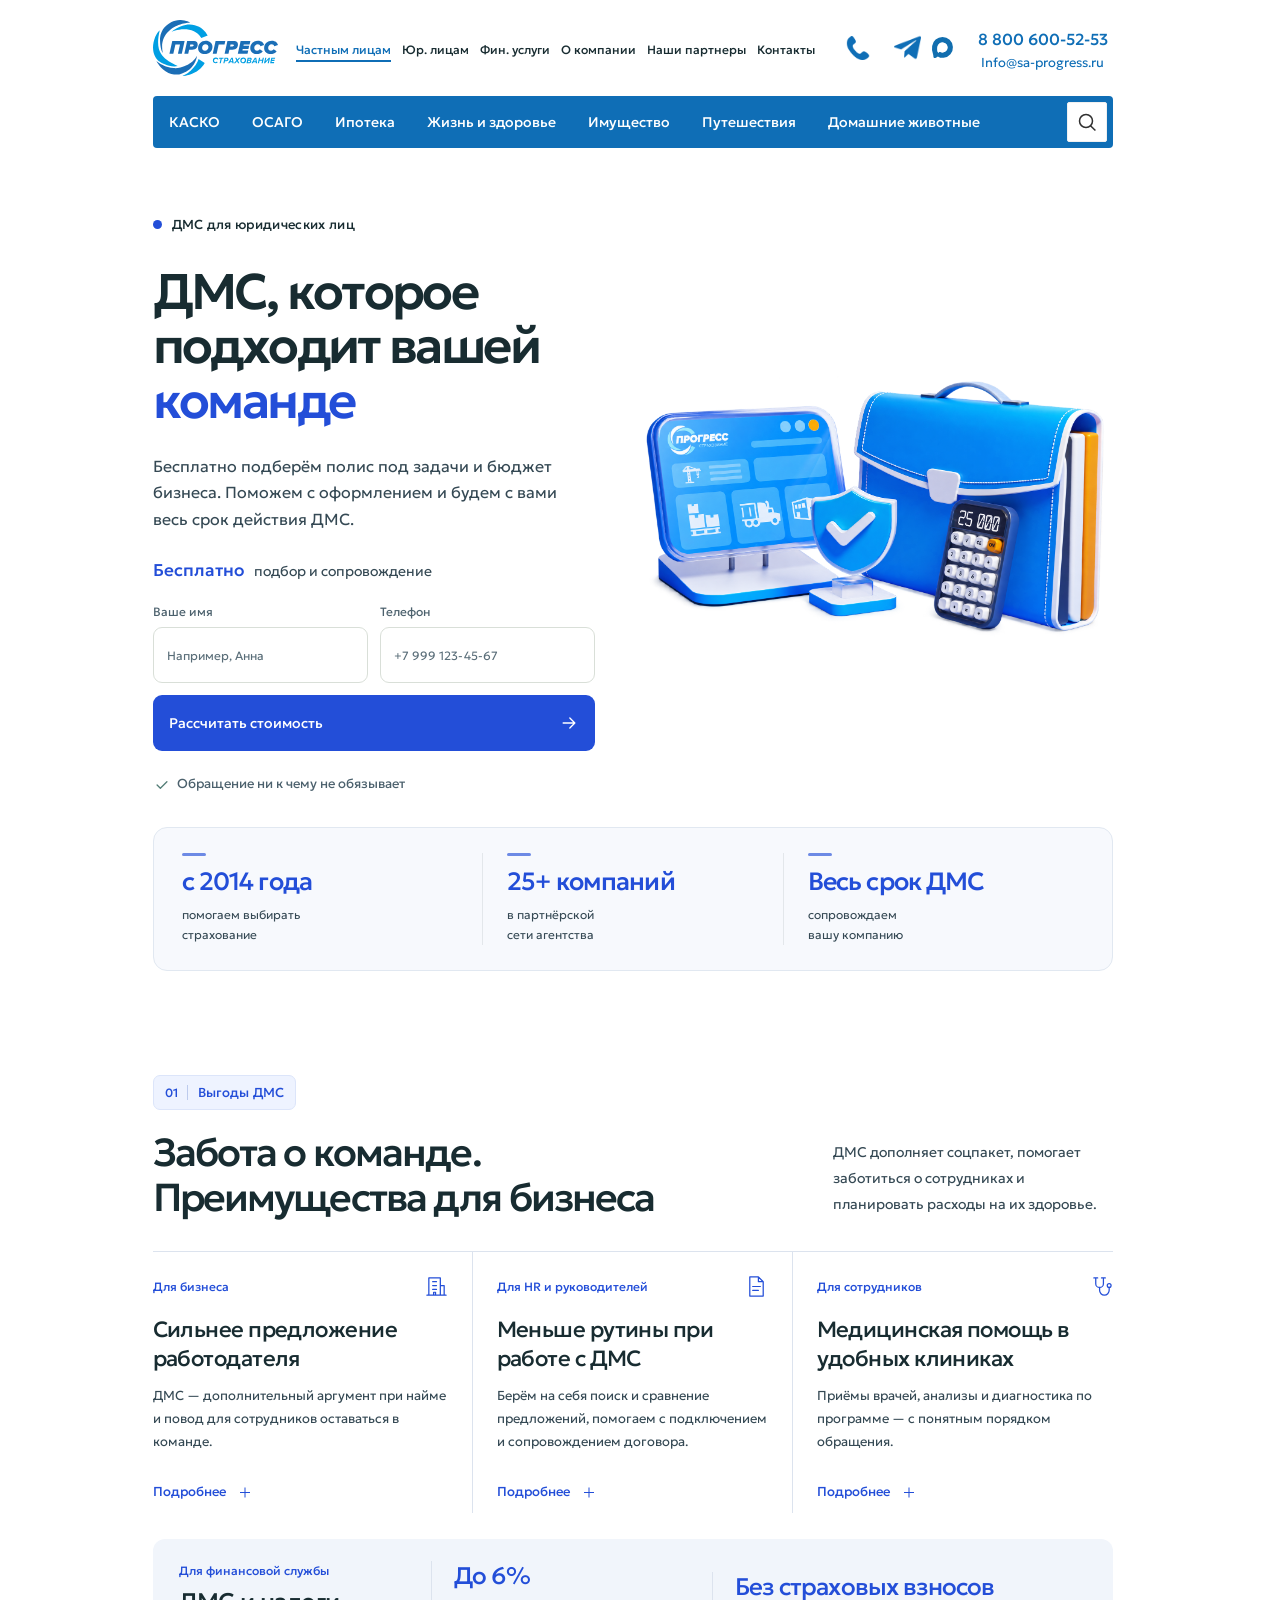
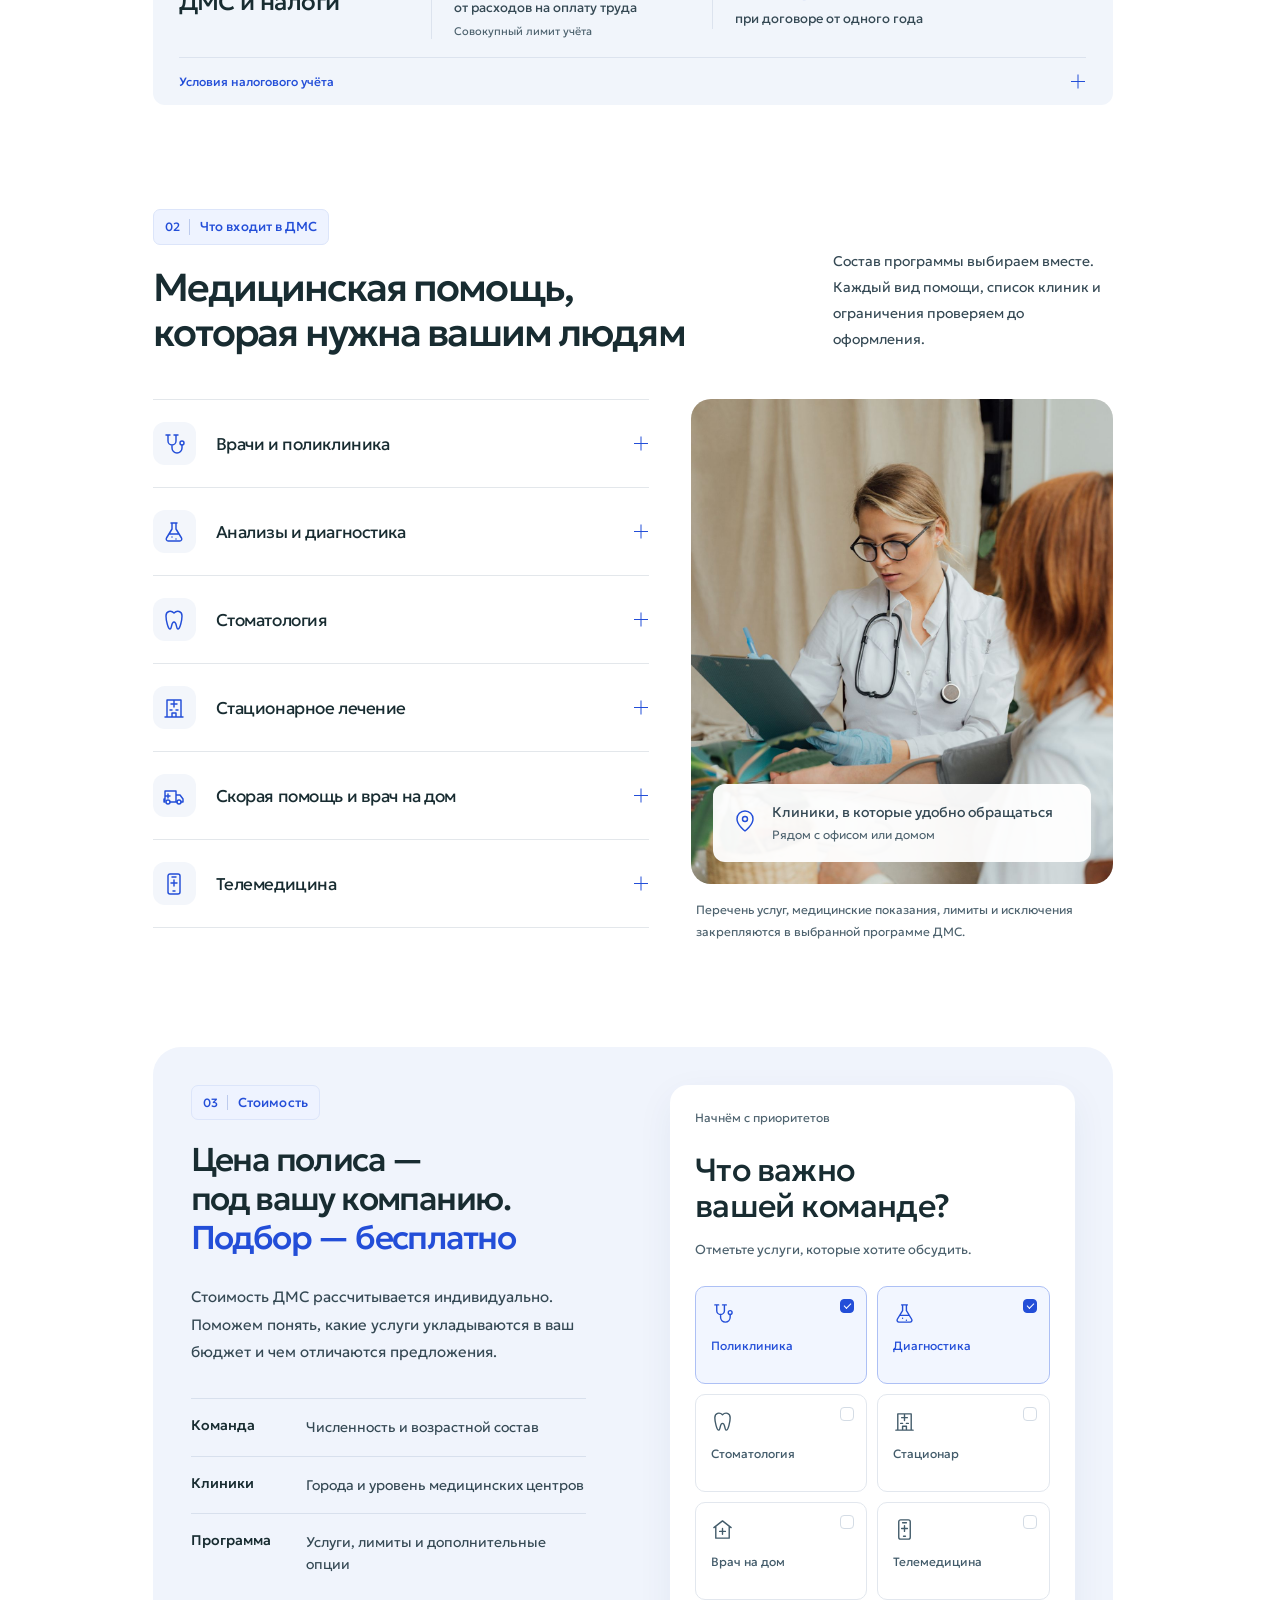
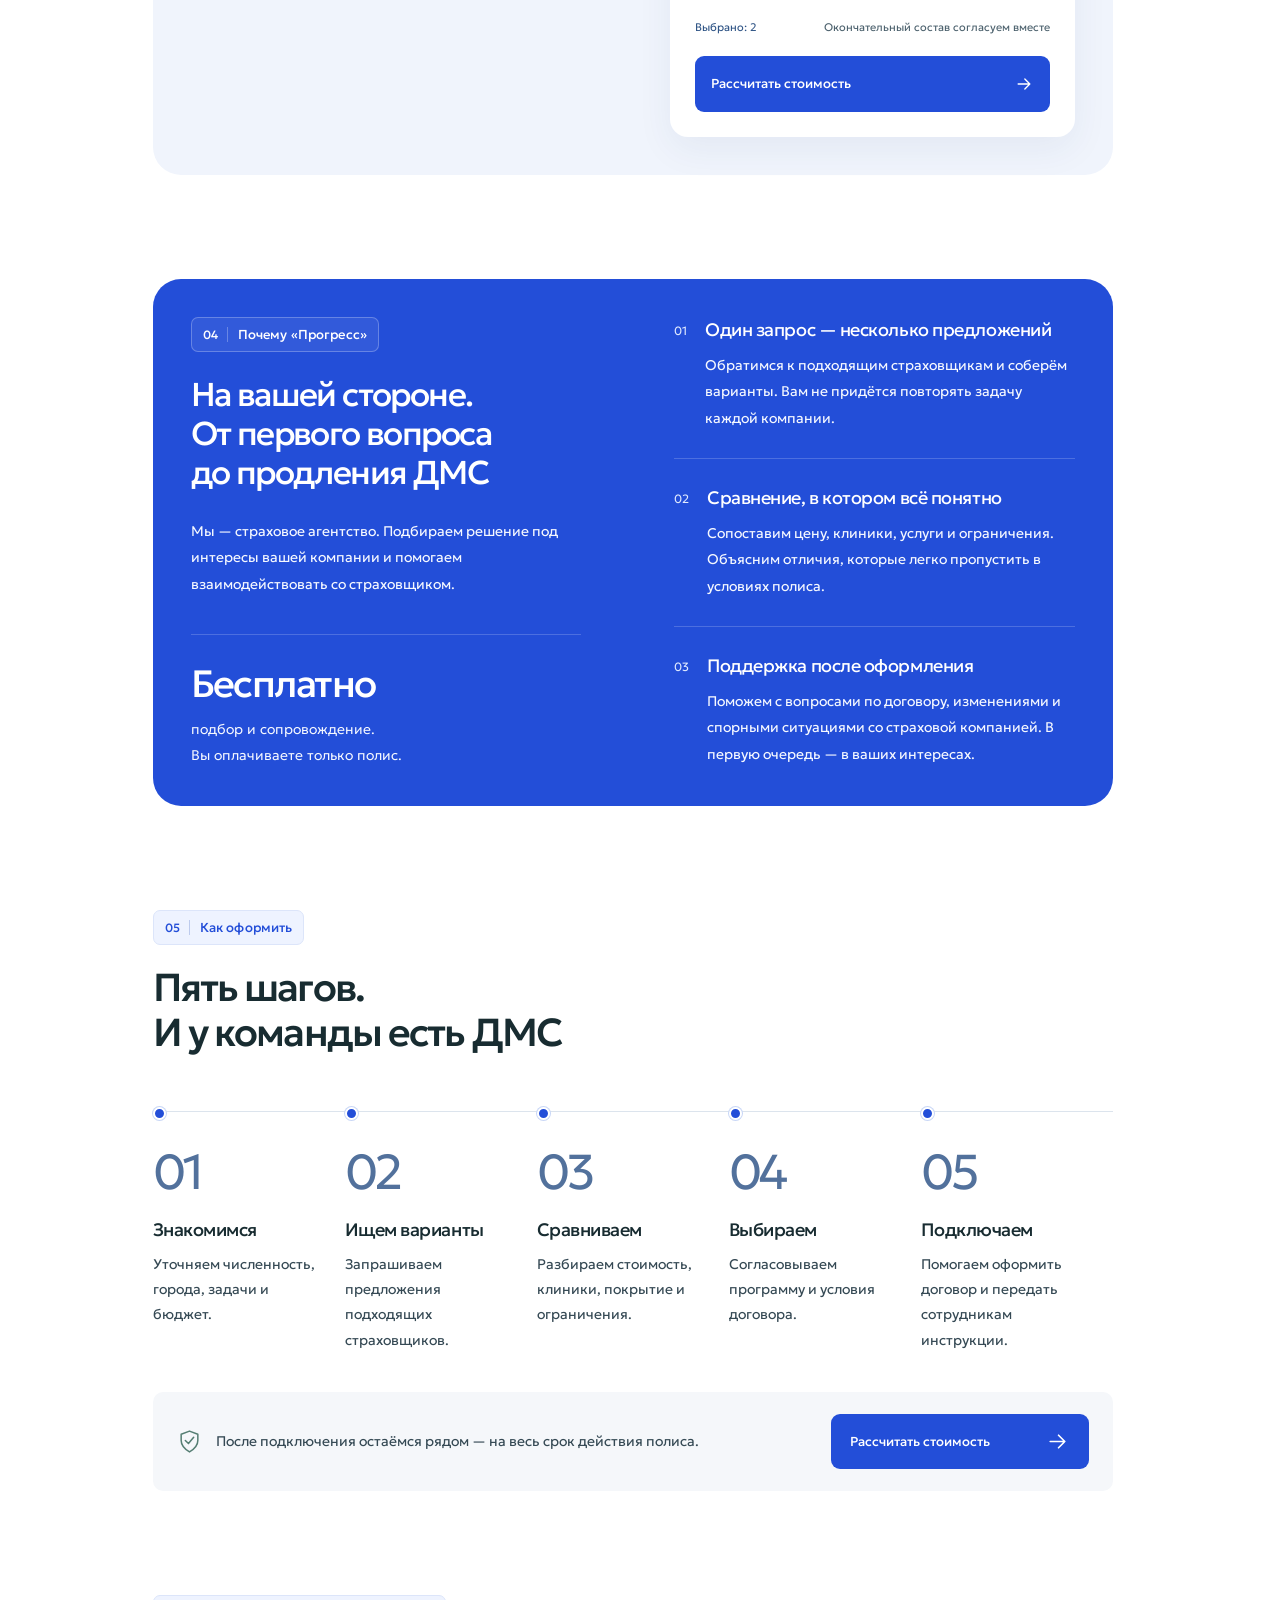
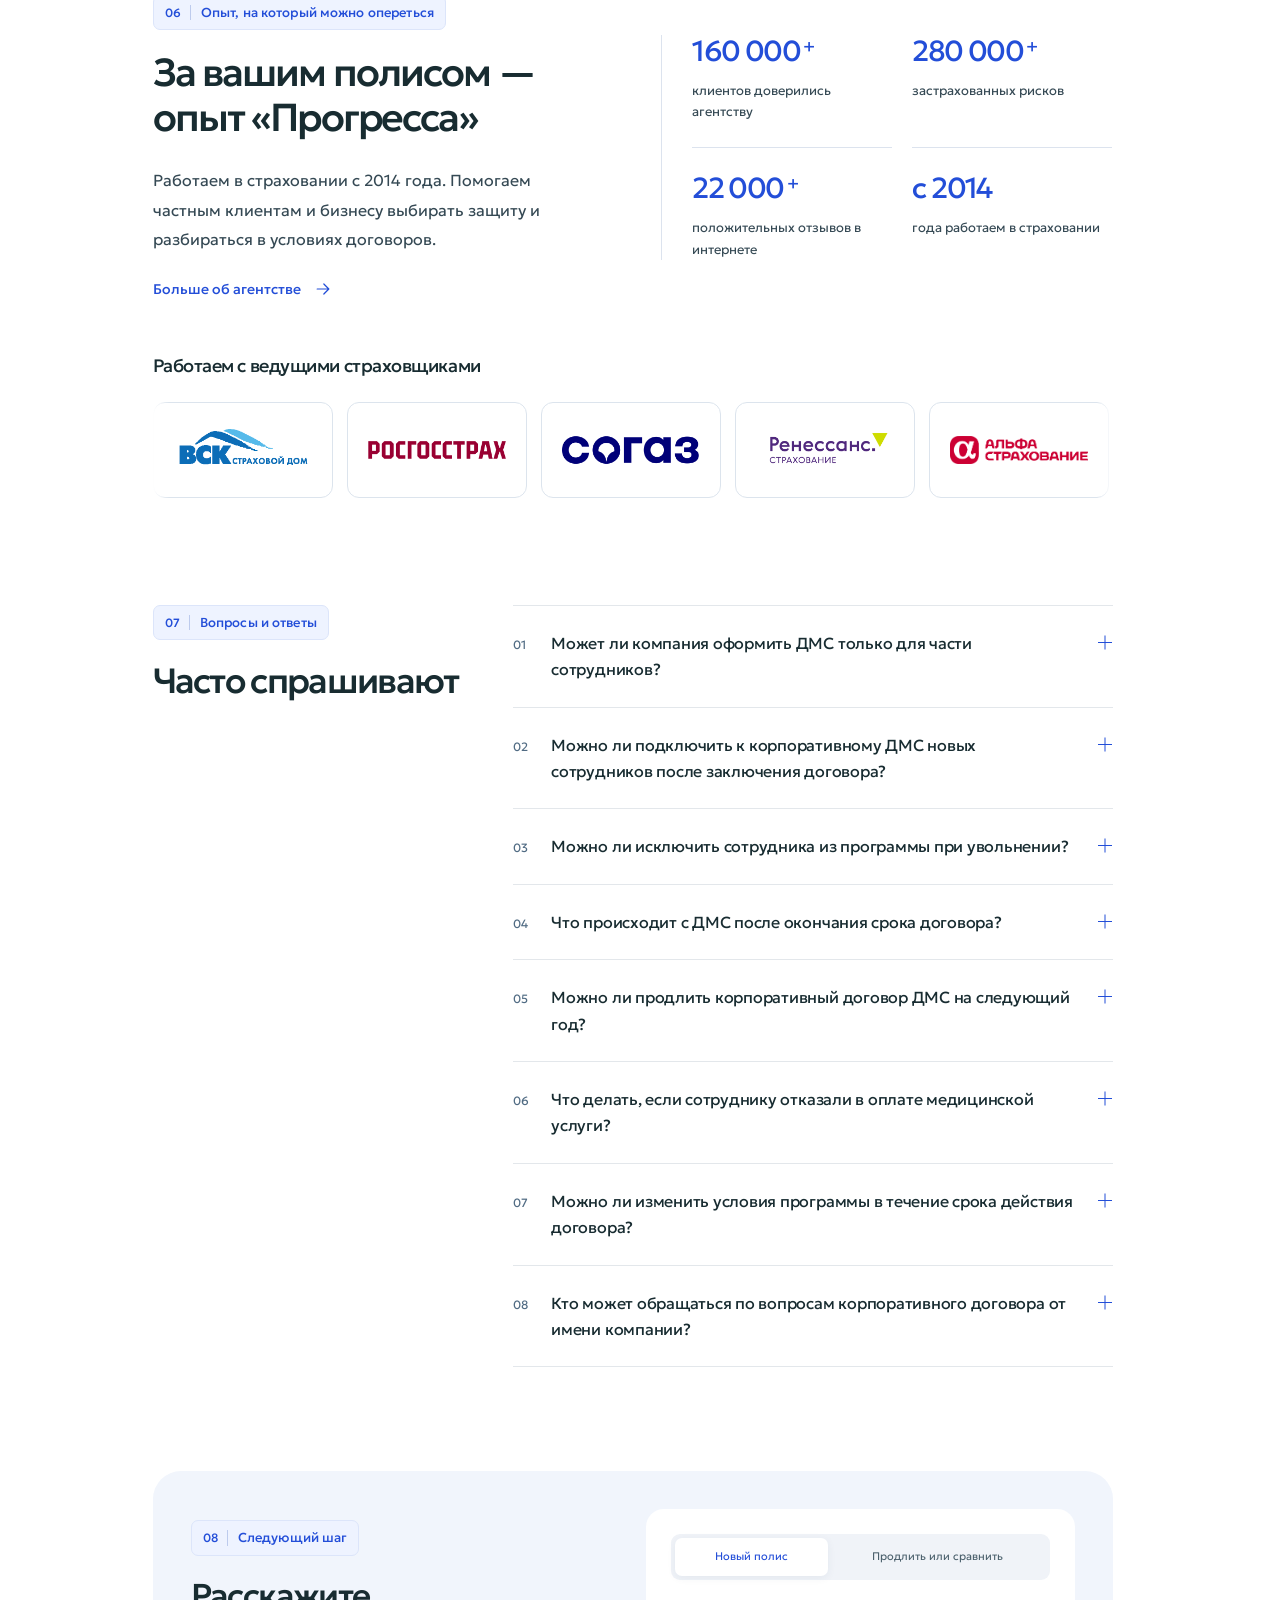
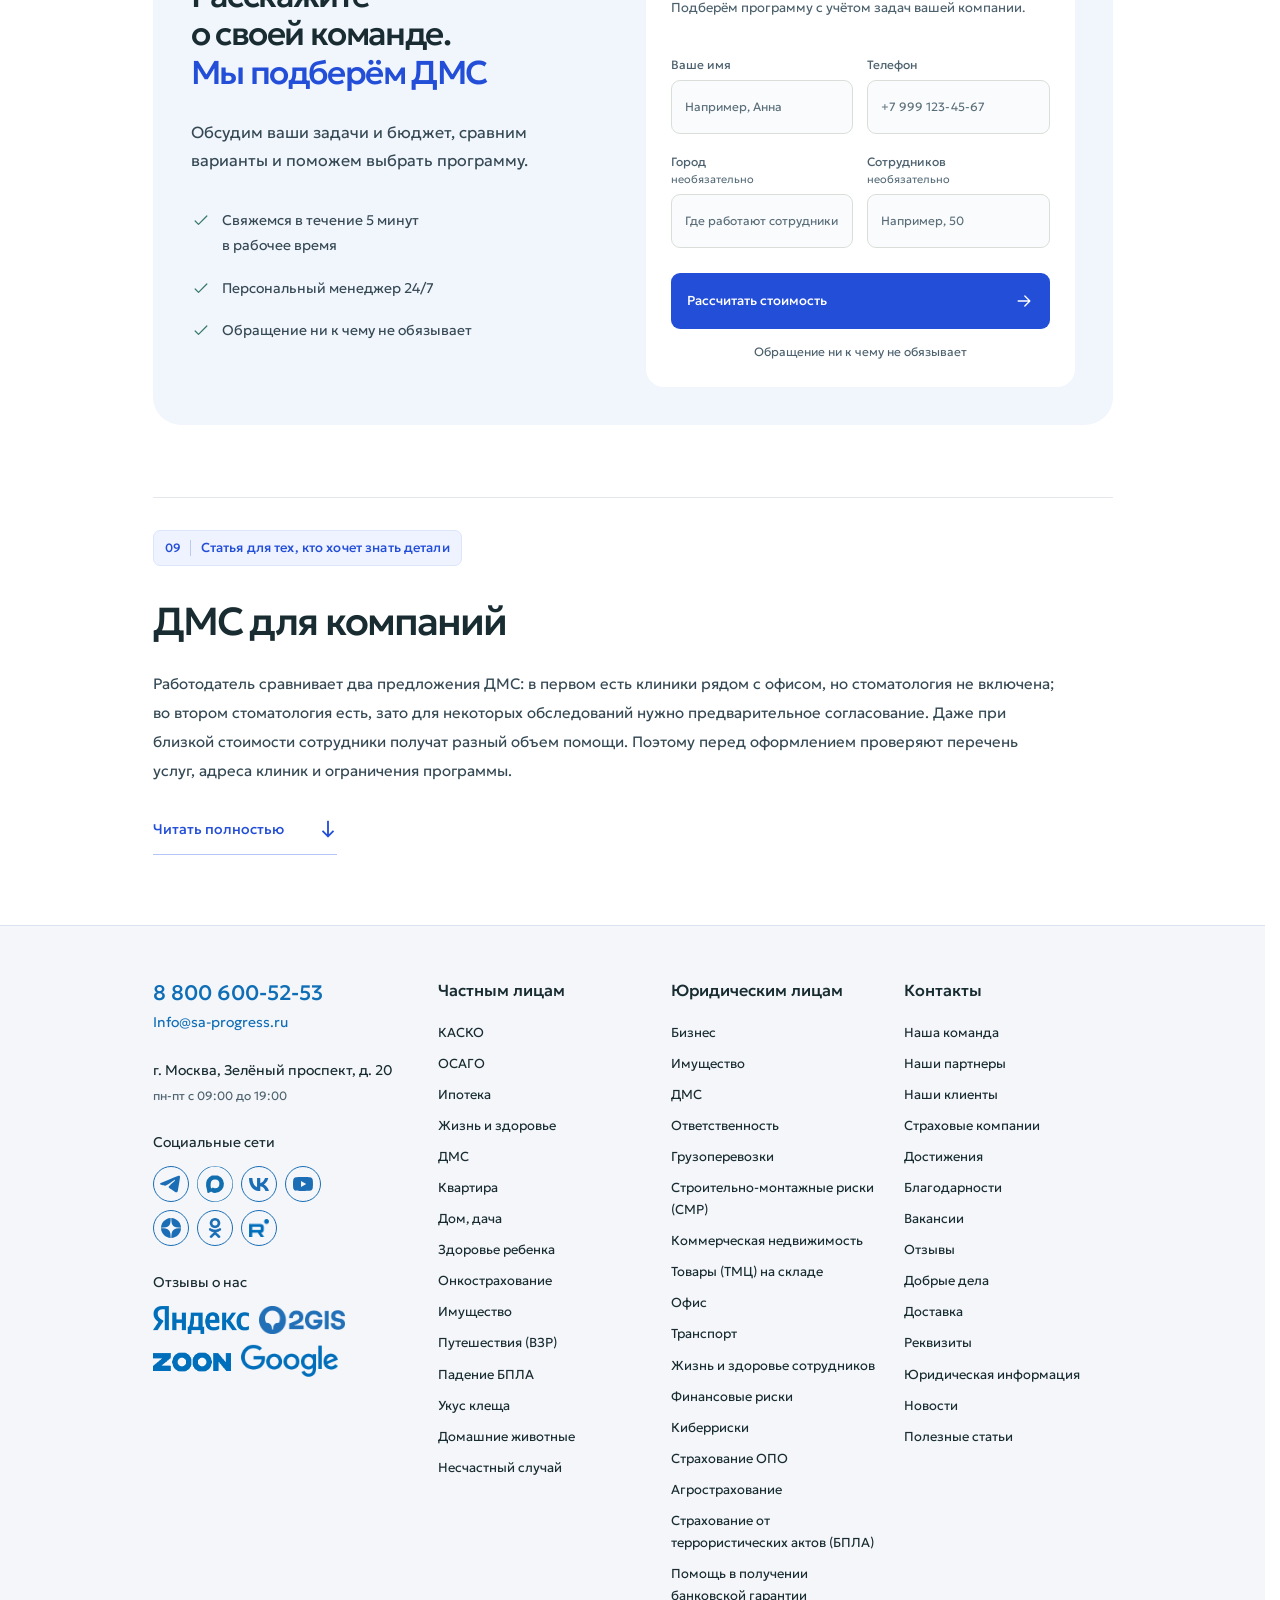
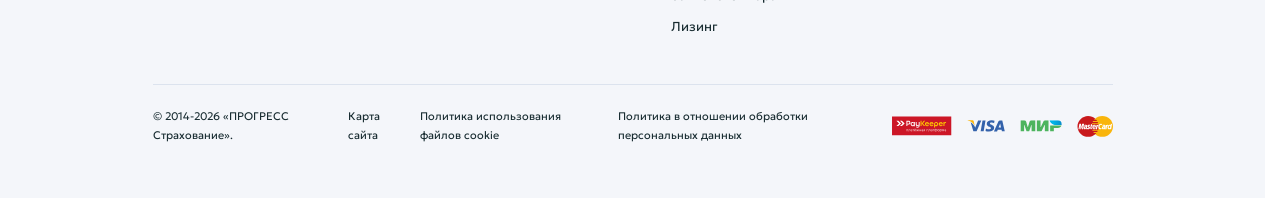
==== commit a8b9c9d8: "Refine hero artwork, compact benefits and unify typography" ====
--- a/index.html
+++ b/index.html
@@ -9,13 +9,13 @@
   <title>ДМС для вашей команды — Прогресс Страхование</title>
   <link rel="icon" href="./assets/favicon.svg" type="image/svg+xml">
   <link rel="preload" href="./assets/fonts/Geologica-Variable.ttf" as="font" type="font/ttf" crossorigin>
-  <link rel="stylesheet" href="./styles.css?v=02de1650d023">
-  <link rel="stylesheet" href="./assets/vendor/lenis/lenis.css?v=02de1650d023">
-  <script src="./assets/vendor/lenis/lenis.min.js?v=02de1650d023" defer></script>
-  <script src="./scroll.js?v=02de1650d023" defer></script>
-  <script src="./app.js?v=02de1650d023" defer></script>
-  <script src="./assets/vendor/hystmodal/hystmodal.js?v=02de1650d023" defer></script>
-  <script src="./site-chrome.js?v=02de1650d023" defer></script>
+  <link rel="stylesheet" href="./styles.css?v=7502505d18bb">
+  <link rel="stylesheet" href="./assets/vendor/lenis/lenis.css?v=7502505d18bb">
+  <script src="./assets/vendor/lenis/lenis.min.js?v=7502505d18bb" defer></script>
+  <script src="./scroll.js?v=7502505d18bb" defer></script>
+  <script src="./app.js?v=7502505d18bb" defer></script>
+  <script src="./assets/vendor/hystmodal/hystmodal.js?v=7502505d18bb" defer></script>
+  <script src="./site-chrome.js?v=7502505d18bb" defer></script>
 </head>
 <body>
   <div class="source-chrome source-chrome-header"><header class="header">
@@ -845,6 +845,7 @@
         <div class="eyebrow"><span class="eyebrow-mark" aria-hidden="true"></span>ДМС для юридических лиц</div>
         <h1 id="hero-title">ДМС, которое<br>подходит вашей<br><span>команде</span></h1>
         <p class="hero-lead">Бесплатно подберём полис под задачи и бюджет бизнеса. Поможем с оформлением и будем с вами весь срок действия ДМС.</p>
+        <p class="hero-service-note"><strong>Бесплатно</strong><span>подбор и сопровождение</span></p>
         <form class="hero-form" id="hero-form" data-lead-form novalidate>
           <div class="form-row">
             <label class="field"><span>Ваше имя</span><input name="name" id="hero-name" autocomplete="given-name" placeholder="Например, Анна" required maxlength="80" aria-describedby="name-error"><small class="field-error" id="name-error"></small></label>
@@ -858,11 +859,7 @@
         </div>
       </div>
       <div class="hero-visual">
-        <figure class="hero-photo"><img src="./assets/images/clinic-hero.jpg" alt="Врач обсуждает с пациентом результаты обследования в современной клинике" width="1800" height="1013" fetchpriority="high"></figure>
-        <div class="free-card">
-          <div class="free-price">Бесплатно</div>
-          <p>Подбор и сопровождение</p>
-        </div>
+        <figure class="hero-photo"><img src="./assets/images/business-insurance-composition.png" alt="Композиция о страховании бизнеса: портфель, экран с логотипом Прогресса, защитный щит и калькулятор" width="1583" height="993" fetchpriority="high"></figure>
       </div>
       <dl class="hero-proof" aria-label="Об агентстве">
         <div class="proof-fact"><dt>с 2014 года</dt><dd>помогаем выбирать<br>страхование</dd></div>
@@ -876,15 +873,18 @@
     <p class="section-intro">ДМС дополняет соцпакет, помогает заботиться о сотрудниках и планировать расходы на их здоровье.</p>
   </div>
   <div class="benefit-grid">
-    <article class="benefit-card"><div class="benefit-label">Для бизнеса <svg class="icon" viewBox="0 0 24 24" aria-hidden="true"><path d="M4 21V3h12v18M16 11h4v10M2 21h20M8 7h4M8 11h4M8 15h4M9 21v-3h2v3"/></svg></div><h3>Сильнее предложение<br> работодателя</h3><p>ДМС — дополнительный аргумент при найме и повод для сотрудников оставаться в команде.</p><ul class="clean-list"><li><svg class="icon" viewBox="0 0 24 24" aria-hidden="true"><path d="m5 12 4 4L19 6"/></svg>Программа под бюджет компании</li><li><svg class="icon" viewBox="0 0 24 24" aria-hidden="true"><path d="m5 12 4 4L19 6"/></svg>Стоимость и состав услуг известны до оформления</li><li><svg class="icon" viewBox="0 0 24 24" aria-hidden="true"><path d="m5 12 4 4L19 6"/></svg>Налоговый учёт расходов при соблюдении условий</li></ul></article>
-    <article class="benefit-card"><div class="benefit-label">Для HR и руководителей <svg class="icon" viewBox="0 0 24 24" aria-hidden="true"><path d="M14 2H5v20h14V7l-5-5Z M14 2v5h5M8 12h8M8 16h6"/></svg></div><h3>Меньше рутины<br> при работе с ДМС</h3><p>Берём на себя поиск и сравнение предложений, помогаем с подключением и сопровождением договора.</p><ul class="clean-list"><li><svg class="icon" viewBox="0 0 24 24" aria-hidden="true"><path d="m5 12 4 4L19 6"/></svg>Один менеджер по вопросам ДМС</li><li><svg class="icon" viewBox="0 0 24 24" aria-hidden="true"><path d="m5 12 4 4L19 6"/></svg>Помощь с изменениями списка сотрудников</li><li><svg class="icon" viewBox="0 0 24 24" aria-hidden="true"><path d="m5 12 4 4L19 6"/></svg>Поддержка при продлении и спорных ситуациях</li></ul></article>
-    <article class="benefit-card"><div class="benefit-label">Для сотрудников <svg class="icon" viewBox="0 0 24 24" aria-hidden="true"><path d="M6 3v6a4 4 0 0 0 8 0V3M4 3h4M12 3h4M10 13v3a5 5 0 0 0 10 0v-3"/><circle cx="20" cy="11" r="2"/></svg></div><h3>Медицинская помощь<br> в удобных клиниках</h3><p>Приёмы врачей, анализы и диагностика по программе — с понятным порядком обращения.</p><ul class="clean-list"><li><svg class="icon" viewBox="0 0 24 24" aria-hidden="true"><path d="m5 12 4 4L19 6"/></svg>Клиники рядом с работой или домом</li><li><svg class="icon" viewBox="0 0 24 24" aria-hidden="true"><path d="m5 12 4 4L19 6"/></svg>Запись через сервисы страховщика</li><li><svg class="icon" viewBox="0 0 24 24" aria-hidden="true"><path d="m5 12 4 4L19 6"/></svg>Услуги в рамках полиса оплачивает страховая</li></ul></article>
+    <article class="benefit-card"><div class="benefit-label">Для бизнеса <svg class="icon" viewBox="0 0 24 24" aria-hidden="true"><path d="M4 21V3h12v18M16 11h4v10M2 21h20M8 7h4M8 11h4M8 15h4M9 21v-3h2v3"/></svg></div><h3>Сильнее предложение<br> работодателя</h3><p>ДМС — дополнительный аргумент при найме и повод для сотрудников оставаться в команде.</p><details class="benefit-details"><summary aria-label="Подробнее о выгодах для бизнеса">Подробнее<span class="disclosure-mark" aria-hidden="true"></span></summary><ul class="clean-list"><li><svg class="icon" viewBox="0 0 24 24" aria-hidden="true"><path d="m5 12 4 4L19 6"/></svg>Программа под бюджет компании</li><li><svg class="icon" viewBox="0 0 24 24" aria-hidden="true"><path d="m5 12 4 4L19 6"/></svg>Стоимость и состав услуг известны до оформления</li><li><svg class="icon" viewBox="0 0 24 24" aria-hidden="true"><path d="m5 12 4 4L19 6"/></svg>Налоговый учёт расходов при соблюдении условий</li></ul></details></article>
+    <article class="benefit-card"><div class="benefit-label">Для HR и руководителей <svg class="icon" viewBox="0 0 24 24" aria-hidden="true"><path d="M14 2H5v20h14V7l-5-5Z M14 2v5h5M8 12h8M8 16h6"/></svg></div><h3>Меньше рутины<br> при работе с ДМС</h3><p>Берём на себя поиск и сравнение предложений, помогаем с подключением и сопровождением договора.</p><details class="benefit-details"><summary aria-label="Подробнее о выгодах для HR и руководителей">Подробнее<span class="disclosure-mark" aria-hidden="true"></span></summary><ul class="clean-list"><li><svg class="icon" viewBox="0 0 24 24" aria-hidden="true"><path d="m5 12 4 4L19 6"/></svg>Один менеджер по вопросам ДМС</li><li><svg class="icon" viewBox="0 0 24 24" aria-hidden="true"><path d="m5 12 4 4L19 6"/></svg>Помощь с изменениями списка сотрудников</li><li><svg class="icon" viewBox="0 0 24 24" aria-hidden="true"><path d="m5 12 4 4L19 6"/></svg>Поддержка при продлении и спорных ситуациях</li></ul></details></article>
+    <article class="benefit-card"><div class="benefit-label">Для сотрудников <svg class="icon" viewBox="0 0 24 24" aria-hidden="true"><path d="M6 3v6a4 4 0 0 0 8 0V3M4 3h4M12 3h4M10 13v3a5 5 0 0 0 10 0v-3"/><circle cx="20" cy="11" r="2"/></svg></div><h3>Медицинская помощь<br> в удобных клиниках</h3><p>Приёмы врачей, анализы и диагностика по программе — с понятным порядком обращения.</p><details class="benefit-details"><summary aria-label="Подробнее о выгодах для сотрудников">Подробнее<span class="disclosure-mark" aria-hidden="true"></span></summary><ul class="clean-list"><li><svg class="icon" viewBox="0 0 24 24" aria-hidden="true"><path d="m5 12 4 4L19 6"/></svg>Клиники рядом с работой или домом</li><li><svg class="icon" viewBox="0 0 24 24" aria-hidden="true"><path d="m5 12 4 4L19 6"/></svg>Запись через сервисы страховщика</li><li><svg class="icon" viewBox="0 0 24 24" aria-hidden="true"><path d="m5 12 4 4L19 6"/></svg>Услуги в рамках полиса оплачивает страховая</li></ul></details></article>
   </div>
   <div class="tax-benefits" aria-labelledby="tax-title">
-    <div class="tax-heading"><span class="benefit-label">Для финансовой службы</span><h3 id="tax-title">ДМС и налоги</h3><p>Для работодателей, которые учитывают расходы при расчёте налога на прибыль.</p></div>
-    <div class="tax-item"><strong>До 6%</strong><h4>от расходов на оплату труда</h4><p>Общий лимит, в пределах которого можно учесть взносы по ДМС вместе с другими расходами, указанными в НК РФ.</p></div>
-    <div class="tax-item"><strong>Без страховых взносов</strong><h4>при договоре от одного года</h4><p>Взносы работодателя по ДМС освобождаются от страховых взносов при соблюдении условий. Важен срок страхования каждого сотрудника.</p></div>
+    <div class="tax-heading"><span class="benefit-label">Для финансовой службы</span><h3 id="tax-title">ДМС и налоги</h3></div>
+    <div class="tax-item"><strong>До 6%</strong><h4>от расходов на оплату труда</h4><span class="tax-limit-note">Совокупный лимит учёта</span></div>
+    <div class="tax-item"><strong>Без страховых взносов</strong><h4>при договоре от одного года</h4></div>
     <details class="tax-details"><summary>Условия налогового учёта <span class="disclosure-mark" aria-hidden="true"></span></summary><div>
+      <p>Для работодателей, которые учитывают расходы при расчёте налога на прибыль.</p>
+      <p>Общий лимит, в пределах которого можно учесть взносы по ДМС вместе с другими расходами, указанными в НК РФ.</p>
+      <p>Взносы работодателя по ДМС освобождаются от страховых взносов при соблюдении условий. Важен срок страхования каждого сотрудника.</p>
       <p>Для признания расходов на ДМС договор со страховщиком с соответствующей лицензией должен быть заключён не менее чем на год и предусматривать оплату медицинских расходов работников. Участие работодателя в ДМС предусматривают в трудовом или коллективном договоре.</p>
       <p>Лимит 6% общий: он включает взносы по ДМС, предусмотренные НК РФ договоры на медицинские услуги и расходы из пункта 24.2 статьи 255. Это лимит учитываемых расходов, а не размер экономии на налоге.</p>
       <p>Если страхование работника прекращается раньше года или новый сотрудник включён на срок менее года, освобождение от страховых взносов может не применяться. Итоговый учёт зависит от условий договора и налогового режима компании.</p>
--- a/styles.css
+++ b/styles.css
@@ -4,7 +4,7 @@
 .hero{max-width:1536px;margin:0 auto;padding:58px 64px 0;display:grid;grid-template-columns:minmax(0,1.17fr) minmax(0,1fr);gap:0 64px;position:relative}.hero-copy{padding:10px 0 0;position:relative;z-index:2}.eyebrow{display:flex;gap:10px;align-items:center;font-size:13px;letter-spacing:.025em;font-weight:450;line-height:1.4}.eyebrow-mark{width:9px;height:9px;background:var(--blue);border-radius:50%}.hero h1{font-size:clamp(42px,4.8vw,73px);font-weight:550;font-variation-settings:'SHRP' 65;line-height:1.085;letter-spacing:-.052em;margin:31px 0 25px;white-space:nowrap}.hero h1 span{color:var(--blue)}.hero-lead{max-width:535px;font-size:17px;line-height:1.65;font-weight:330;margin:0;color:#52615f}.hero-form{margin-top:34px}.form-heading{font-size:15px;font-weight:500;margin-bottom:16px}.form-row{display:grid;grid-template-columns:minmax(0,.8fr) minmax(0,.95fr) minmax(0,1.3fr);gap:10px;align-items:start}.field{display:block;min-width:0;position:relative}.field>span{display:block;font-size:11px;font-weight:400;margin-bottom:8px;color:#697674}.field input{width:100%;height:56px;border:1px solid #d9dfd8;border-radius:9px;background:rgba(255,255,255,.65);padding:0 13px;font-size:12px;font-weight:350;color:var(--ink);transition:border-color .18s,background .18s;min-width:0}.field input::placeholder{color:#85908c;opacity:1}.field input:hover{border-color:#9cae9d}.field input:focus{background:#fff;border-color:var(--blue)}.field input[aria-invalid=true]{border-color:#c54e39}.field-error{font-size:10px;color:#a93524;line-height:1.3;display:block;margin-top:5px}.field-error:empty{display:none}.button-primary{min-height:56px;border:0;border-radius:9px;background:var(--blue);color:#fff;display:flex;align-items:center;justify-content:space-between;gap:10px;padding:15px 16px;font-size:12px;font-weight:450;transition:background .18s,transform .18s}.button-primary svg{height:20px;width:20px;stroke-width:1.6;flex-shrink:0}.button-primary:hover{background:var(--blue-hover)}.button-primary:active{transform:translateY(1px)}.form-row>.button-primary{margin-top:23px}.form-note{font-size:9px;line-height:1.5;color:#819087;margin:11px 0 0;max-width:440px}.hero-assurance{display:flex;gap:24px;margin-top:28px;font-size:11px;color:#536760;font-weight:400}.hero-assurance span{display:flex;align-items:center;gap:6px}.hero-assurance svg{width:18px;height:18px;stroke-width:1.6;color:#3e745d}
 .hero-visual{position:relative;min-height:617px;align-self:stretch;margin:0 0 0 0}.hero-photo{margin:0;width:100%;height:100%;position:absolute;overflow:hidden;background:#f4f5f6;border-radius:145px 22px 22px 22px}.hero-photo img{width:100%;height:100%;object-fit:cover;object-position:50% 47%;display:block}.hero-photo::after{content:'';position:absolute;inset:0;background:linear-gradient(180deg,rgba(0,0,0,.08),transparent 32%,transparent 70%,rgba(19,40,29,.14));pointer-events:none}.care-caption{position:absolute;top:29px;right:24px;background:#fffffff0;border-radius:10px;padding:13px 17px 13px 35px;font-size:11px;line-height:1.55;letter-spacing:-.01em;font-weight:420;color:#3f5448;box-shadow:0 4px 28px #283d2010}.care-dot{position:absolute;top:19px;left:17px;width:6px;height:6px;background:#608960;border-radius:50%}.free-card{position:absolute;left:-33px;bottom:28px;background:var(--blue);color:#fff;padding:22px 24px 23px;border-radius:16px;width:237px;box-shadow:0 14px 40px #193a7e1c}.free-card-top{display:flex;align-items:center;justify-content:space-between;gap:22px;font-size:10px;font-weight:350}.free-card-top svg{width:24px;height:24px;stroke-width:1.6}.free-price{font-size:74px;font-weight:500;letter-spacing:-.06em;line-height:1;margin-top:0}.free-price span{font-size:46px;font-weight:350;vertical-align:8px;letter-spacing:-.02em}.free-card p{font-size:12px;line-height:1.6;font-weight:330;margin:11px 0 0}.photo-index{position:absolute;right:22px;bottom:26px;display:flex;flex-direction:column;gap:4px;font-size:8px;letter-spacing:.12em;color:#fff;text-shadow:0 1px 8px #18352b40;font-weight:500}
 .hero-proof{grid-column:1/-1;margin-top:40px;padding:24px 0 27px;border-top:1px solid var(--line);display:grid;grid-template-columns:1.17fr .85fr 1fr 1fr;gap:30px;align-items:center}.proof-intro{display:flex;align-items:center;gap:20px}.proof-intro p{font-size:13px;line-height:1.6;margin:0;font-weight:450}.proof-intro p span{font-weight:330;color:var(--muted)}.progress-symbol{display:flex;align-items:center;gap:4px;width:41px;height:40px;flex-shrink:0}.progress-symbol i{display:block;width:9px;border-radius:2px;background:var(--blue);transform:skew(-15deg);height:22px}.progress-symbol i:nth-child(2){height:32px}.progress-symbol i:nth-child(3){height:40px}.proof-item{border-left:1px solid var(--line);padding-left:28px}.proof-item strong{font-size:26px;font-weight:450;letter-spacing:-.04em}.proof-item p{font-size:10px;line-height:1.5;color:var(--muted);margin:5px 0 0}.proof-end{display:flex;align-items:center;gap:15px;justify-content:flex-end}.proof-end svg{width:36px;height:36px;stroke-width:1.2;color:#618077}.proof-end p{font-size:11px;line-height:1.6;margin:0;color:#657773}
-dialog{width:min(470px,calc(100% - 32px));border:0;border-radius:22px;padding:42px;background:var(--paper);color:var(--ink);box-shadow:0 28px 100px #10241f40}dialog::backdrop{background:#172f3080;backdrop-filter:blur(4px)}.dialog-close{position:absolute;right:15px;top:13px;font-family:Arial,sans-serif;font-size:30px;background:transparent;border:0;color:var(--muted);width:36px;height:36px}.dialog-label{font-size:12px;color:var(--blue)}dialog h2{font-size:31px;letter-spacing:-.04em;line-height:1.15;font-weight:500;margin:20px 0}dialog p{font-size:14px;line-height:1.75;color:var(--muted)}dialog .button-primary{width:100%;margin-top:26px;font-size:14px}
+dialog{width:min(470px,calc(100% - 32px));border:0;border-radius:22px;padding:42px;background:var(--paper);color:var(--ink);box-shadow:0 28px 100px #10241f40}dialog::backdrop{background:#172f3080;backdrop-filter:blur(4px)}.dialog-close{position:absolute;right:15px;top:13px;font-family:var(--font);font-size:30px;background:transparent;border:0;color:var(--muted);width:36px;height:36px}.dialog-label{font-size:12px;color:var(--blue)}dialog h2{font-size:31px;letter-spacing:-.04em;line-height:1.15;font-weight:500;margin:20px 0}dialog p{font-size:14px;line-height:1.75;color:var(--muted)}dialog .button-primary{width:100%;margin-top:26px;font-size:14px}
 @media(min-width:1600px){.hero{padding-top:78px}.hero-visual{min-height:650px}.hero-copy{padding-top:19px}}
 @media(max-width:1199px){.hero{padding:40px 40px 0;gap:0 42px;grid-template-columns:1.2fr 1fr}.hero h1{font-size:clamp(42px,5vw,60px)}.hero-visual{min-height:590px}.hero-photo{border-top-left-radius:115px}.hero-lead{font-size:15px}.form-row{grid-template-columns:1fr 1fr}.form-row>.button-primary{grid-column:1/-1;margin-top:0;justify-content:center;font-size:13px;min-height:50px}.field input{height:50px}.free-card{width:200px;padding:19px;left:-20px}.free-price{font-size:64px}.free-price span{font-size:39px;vertical-align:7px}.hero-assurance{font-size:10px;gap:14px;margin-top:20px}.care-caption{right:18px;top:21px;padding:11px 13px 11px 29px;font-size:10px}.care-dot{left:13px;top:18px}.hero-proof{gap:18px}.proof-item{padding-left:19px}.proof-intro{gap:13px}.proof-intro p{font-size:11px}.proof-end p{font-size:10px}}
 @media(max-width:899px){.hero{padding:34px 28px 0;gap:0 32px;grid-template-columns:1.12fr 1fr}.eyebrow{font-size:10px}.hero h1{font-size:42px;margin-top:28px;margin-bottom:22px}.hero-lead{font-size:14px;line-height:1.65}.hero-form{margin-top:28px}.form-heading{font-size:13px}.hero-visual{min-height:575px}.hero-photo{border-top-left-radius:96px}.free-card{width:176px;left:-15px;bottom:24px;padding:17px}.free-card-top{font-size:9px}.free-price{font-size:58px;margin-top:17px}.free-price span{font-size:34px}.free-card p{font-size:11px}.care-caption{font-size:9px;right:13px;padding-right:10px;top:18px}.hero-assurance{flex-direction:column;gap:6px}.hero-proof{grid-template-columns:1.1fr .9fr 1fr;gap:10px}.proof-end{display:none}.proof-intro p{font-size:10px}.progress-symbol{transform:scale(.85);transform-origin:left center;width:35px}.proof-item strong{font-size:23px}.proof-item p{font-size:9px}}
@@ -205,52 +205,64 @@
 html.has-open-dialog{overflow:hidden}
 
 
-/* Match the exact container edges used by the source header. */
+/* Shared container edges and the revised hero composition. */
 .hero,.section{max-width:none;padding-left:20px;padding-right:20px}
 .price-surface,.agency-surface,.request-surface{margin-left:0;margin-right:0}
+.hero{grid-template-columns:1.05fr 1fr;gap:0 56px}
 .hero-copy{align-self:start}
-.hero-photo img{object-position:100% 50%}
+.hero-visual{align-self:center;min-height:0;height:auto;display:block;margin:0;padding:0}
+.hero-photo{position:relative;inset:auto;width:100%;height:auto;aspect-ratio:auto;overflow:visible;background:transparent;border-radius:0}
+.hero-photo img{position:relative;inset:auto;display:block;width:100%;height:auto;object-fit:contain;object-position:center}
+.hero-photo::after{display:none}
+.hero-service-note{display:flex;align-items:baseline;gap:10px;margin:25px 0 0;font-size:14px;line-height:1.6;color:var(--body-copy)}
+.hero-service-note strong{font-size:17px;font-weight:500;color:var(--blue)}
+.hero-form{margin-top:20px}
+.dialog-close{font-family:var(--font)}
+
+/* The three principal benefits stay visible; supporting detail opens in place. */
+.benefits-heading{margin-bottom:30px}
 .benefits-heading h2{max-width:850px}
-.benefit-grid{display:grid;grid-template-columns:repeat(3,minmax(0,1fr));gap:18px}
-.benefit-card{padding:30px 28px;border:1px solid var(--soft-line);border-radius:20px;background:#fff;display:flex;flex-direction:column}
-.benefit-label{display:flex;align-items:center;justify-content:space-between;gap:16px;color:var(--blue);font-size:13px;font-weight:450;line-height:1.5}
-.benefit-label .icon{width:27px;height:27px;stroke-width:1.3}
-.benefit-card h3{font-size:25px;line-height:1.25;margin:29px 0 17px}
-.benefit-card>p{font-size:14px;line-height:1.8;color:var(--body-copy);margin:0 0 25px}
-.benefit-card .clean-list{margin-top:auto;gap:14px;padding-top:22px;border-top:1px solid var(--line)}
+.benefit-grid{display:grid;grid-template-columns:repeat(3,minmax(0,1fr));gap:0;border-top:1px solid var(--soft-line)}
+.benefit-card{min-width:0;display:flex;flex-direction:column;padding:25px 28px 0;border:0;border-right:1px solid var(--soft-line);border-radius:0;background:transparent}
+.benefit-card:first-child{padding-left:0}
+.benefit-card:last-child{padding-right:0;border-right:0}
+.benefit-label{display:flex;align-items:center;justify-content:space-between;gap:14px;font-size:12px;font-weight:450;line-height:1.6;color:var(--blue)}
+.benefit-label .icon{width:23px;height:23px;stroke-width:1.3}
+.benefit-card h3{font-size:24px;line-height:1.3;margin:18px 0 12px}
+.benefit-card>p{font-size:14px;line-height:1.75;margin:0 0 16px;color:var(--body-copy)}
+.benefit-details{margin-top:auto}
+.benefit-details summary{display:flex;align-items:center;gap:13px;min-height:44px;width:fit-content;font-size:13px;font-weight:450;line-height:1.5;color:var(--blue);cursor:pointer;list-style:none}
+.benefit-details summary::-webkit-details-marker{display:none}
+.benefit-details summary:hover{text-decoration:underline;text-underline-offset:4px}
+.benefit-details summary:focus-visible,.tax-details summary:focus-visible{outline:2px solid var(--blue);outline-offset:4px;border-radius:2px}
+.benefit-details .disclosure-mark{width:12px;height:12px}
+.benefit-details[open] .disclosure-mark::after,.tax-details[open] .disclosure-mark::after{transform:rotate(90deg)}
+.benefit-card .clean-list{margin:8px 0 0;padding-top:14px;border-top:1px solid var(--line);gap:11px}
 .benefit-card .clean-list li{font-size:13px;line-height:1.7}
 .benefit-card .clean-list .icon{margin-top:3px}
-.tax-benefits{display:grid;grid-template-columns:.9fr 1fr 1.2fr;gap:28px 40px;margin-top:22px;padding:32px 34px 0;border-radius:20px;background:#f1f5fb}
-.tax-heading h3{font-size:29px;margin:13px 0 14px}
-.tax-heading>p,.tax-item p{font-size:13px;line-height:1.8;color:var(--body-copy);margin:0}
-.tax-item{border-left:1px solid var(--soft-line);padding-left:30px}
-.tax-item>strong{display:block;font-size:29px;font-weight:450;line-height:1.25;letter-spacing:-.035em;color:var(--blue)}
-.tax-item h4{font-size:14px;font-weight:450;margin:8px 0 15px;line-height:1.6}
+
+.tax-benefits{display:grid;grid-template-columns:.8fr .9fr 1.3fr;column-gap:32px;row-gap:18px;margin-top:26px;padding:22px 26px 0;border-radius:12px;background:#f1f5fb}
+.tax-heading h3{font-size:24px;line-height:1.3;margin:6px 0 0}
+.tax-item{border-left:1px solid var(--soft-line);padding-left:26px;align-self:center}
+.tax-item>strong{display:block;font-size:26px;font-weight:450;line-height:1.25;letter-spacing:-.035em;color:var(--blue)}
+.tax-item h4{font-size:13px;font-weight:400;line-height:1.55;margin:7px 0 0;color:var(--body-copy)}
+.tax-limit-note{display:block;margin-top:4px;font-size:11px;line-height:1.5;color:var(--secondary-copy)}
 .tax-details{grid-column:1/-1;border-top:1px solid var(--soft-line)}
-.tax-details summary{display:flex;justify-content:space-between;align-items:center;gap:20px;padding:20px 0;font-size:13px;font-weight:450;cursor:pointer;color:var(--blue);list-style:none}
+.tax-details summary{display:flex;align-items:center;justify-content:space-between;gap:20px;padding:14px 0;font-size:12px;font-weight:450;line-height:1.6;cursor:pointer;list-style:none;color:var(--blue)}
 .tax-details summary::-webkit-details-marker{display:none}
-.tax-details[open] .disclosure-mark::after{transform:rotate(90deg)}
-.tax-details>div{padding:0 0 23px;max-width:1000px}
+.tax-details>div{padding:4px 0 24px;max-width:1000px}
 .tax-details p{font-size:13px;line-height:1.85;color:var(--body-copy);margin:0 0 13px}
 .tax-details p:last-child{margin-bottom:0}
 .tax-sources a{color:var(--blue);text-underline-offset:3px}
-@media(min-width:640px){
-  .hero-photo{height:auto;aspect-ratio:1.4;top:auto;bottom:calc(100% - var(--hero-cta-top,440px) + 18px)}
-  .free-card{top:var(--hero-cta-top,440px);bottom:auto;left:0;right:0;width:auto;display:flex;align-items:center;justify-content:space-between;gap:20px;padding:23px 24px}
-  .free-card p{margin:0;max-width:170px}
-  .hero-visual{min-height:var(--hero-card-end,575px)}
-}
+
 @media(min-width:1024px){.hero,.section{max-width:1000px}}
-@media(min-width:1600px){.hero,.section{max-width:1390px}.hero-visual{--hero-visual-min-height:650px}.hero{gap:0 64px}.hero h1{font-size:69px}}
+@media(min-width:1600px){.hero,.section{max-width:1390px}.hero h1{font-size:69px}}
 @media(min-width:900px) and (max-width:1599px){
-  .hero{grid-template-columns:1.14fr 1fr;gap:0 40px}
+  .hero{grid-template-columns:1fr 1.08fr;gap:0 40px}
   .hero h1{font-size:50px}
   .hero-lead{font-size:16px}
   .form-row{grid-template-columns:1fr 1fr;gap:12px}
   .form-row>.button-primary{grid-column:1/-1;margin-top:0;justify-content:space-between;font-size:14px}
-  .free-card{width:auto;padding:21px;left:0}
-  .free-price{font-size:30px}
-  .free-card p{font-size:13px}
   .proof-fact{display:block;padding:0 24px}
   .proof-fact dt{font-size:25px}
   .proof-fact dd{font-size:12px;margin-top:8px}
@@ -270,55 +282,65 @@
   .faq-layout{gap:38px;grid-template-columns:.7fr 1.3fr}
   .faq-heading h2{font-size:35px}
   .request-fields .field>span>i{display:block;margin:3px 0 0}
-  .benefit-card{padding:26px 22px}
+  .benefit-card{padding:23px 24px 0}
   .benefit-card h3{font-size:22px}
   .benefit-card h3 br{display:none}
-  .tax-benefits{gap:24px;padding:28px 28px 0}
-  .tax-item{padding-left:24px}
-  .tax-item>strong{font-size:25px}
+  .benefit-card>p{font-size:13px}
+  .tax-benefits{column-gap:22px}
+  .tax-item{padding-left:22px}
+  .tax-item>strong{font-size:24px}
 }
 @media(min-width:640px) and (max-width:899px){
+  .hero{gap:0 28px}
   .hero h1{font-size:clamp(34px,5.3vw,45px)}
-  .free-card{display:block;padding:20px}
-  .free-card p{margin-top:9px;max-width:none}
-  .benefit-grid{gap:12px}
-  .benefit-card{padding:23px 18px}
-  .benefit-card h3{font-size:21px;margin-top:24px}
+  .hero-service-note{display:block;font-size:13px}
+  .hero-service-note strong{margin-right:8px;font-size:16px}
+  .benefit-card{padding:22px 18px 0}
+  .benefit-card h3{font-size:21px;margin-top:17px}
   .benefit-card h3 br{display:none}
-  .benefit-label{font-size:12px;align-items:flex-start}
-  .benefit-label .icon{width:22px;height:22px}
-  .benefit-card>p,.benefit-card .clean-list li{font-size:12px}
-  .tax-benefits{grid-template-columns:1fr 1.15fr;gap:24px;padding:26px 26px 0}
+  .benefit-label{align-items:flex-start}
+  .benefit-label .icon{width:20px;height:20px}
+  .benefit-card>p{font-size:13px}
+  .benefit-card .clean-list li{font-size:12px}
+  .tax-benefits{grid-template-columns:.75fr .9fr 1.25fr;padding:20px 20px 0;column-gap:18px}
+  .tax-item{padding-left:18px}
+  .tax-item>strong{font-size:22px}
+  .tax-heading h3{font-size:22px}
+  .tax-heading .benefit-label{font-size:11px}
+}
+@media(max-width:639px){
+  .hero{gap:0}
+  .hero h1{font-size:clamp(32px,9.25vw,56px)}
+  .hero-visual{order:3;margin-top:22px;width:100%;height:auto;min-height:0}
+  .hero-service-note{order:4;margin-top:18px;font-size:12px;gap:9px}
+  .hero-service-note strong{font-size:16px}
+  .hero-mobile-cta{order:5;margin-top:14px}
+  .hero-assurance{order:6}
+  .hero-proof{order:7}
+  .benefits-heading{margin-bottom:22px}
+  .benefit-grid{grid-template-columns:1fr}
+  .benefit-card,.benefit-card:first-child,.benefit-card:last-child{padding:22px 0 19px;border-right:0;border-bottom:1px solid var(--soft-line)}
+  .benefit-card h3{font-size:23px;margin-top:13px;margin-bottom:10px}
+  .benefit-card h3 br{display:none}
+  .benefit-card>p{font-size:14px;margin-bottom:8px}
+  .benefit-details{margin-top:0}
+  .benefit-card .clean-list{padding-bottom:5px}
+  .tax-benefits{grid-template-columns:1fr 1.25fr;column-gap:18px;row-gap:18px;padding:22px 20px 0;margin-top:22px}
   .tax-heading{grid-column:1/-1}
-  .tax-heading>p{max-width:500px}
-  .tax-item:first-of-type{border-left:0;padding-left:0}
-  .tax-item>strong{font-size:25px}
-  .tax-item{padding-left:0;border-left:0}
-}
-@media(max-width:639px){
-  .hero h1{font-size:clamp(32px,9.25vw,56px)}
-  .hero-visual{height:auto;padding-bottom:0;display:flex;flex-direction:column;gap:12px}
-  .hero-photo{position:relative;height:auto;aspect-ratio:1.35}
-  .hero-photo img{position:absolute;inset:0}
-  .free-card{position:relative;right:auto;left:auto;bottom:auto;display:flex;align-items:center;gap:18px;justify-content:space-between;width:100%;box-shadow:none}
-  .free-card p{margin:0;max-width:130px}
-  .benefit-grid{grid-template-columns:1fr;gap:14px}
-  .benefit-card{padding:25px 24px}
-  .benefit-card h3{font-size:24px;margin-top:23px}
-  .benefit-card h3 br{display:none}
-  .benefit-card>p{font-size:14px;margin-bottom:21px}
-  .benefit-card .clean-list li{font-size:13px}
-  .tax-benefits{grid-template-columns:1fr;gap:24px;padding:27px 24px 0;margin-top:16px}
-  .tax-item{border-left:0;border-top:1px solid var(--soft-line);padding:23px 0 0}
-  .tax-item>strong{font-size:28px}
-  .tax-heading h3{font-size:28px}
-}
-@media(max-width:359px){.hero,.section{padding-left:10px;padding-right:10px}.benefit-card,.tax-benefits{padding-left:20px;padding-right:20px}.free-card{gap:12px}.free-price{font-size:22px}.free-card p{font-size:11px;max-width:115px}.tax-item>strong{font-size:25px}}
+  .tax-heading .benefit-label{font-size:11px}
+  .tax-heading h3{font-size:24px}
+  .tax-item{padding-left:16px}
+  .tax-item:nth-child(2){border-left:0;padding-left:0}
+  .tax-item>strong{font-size:22px}
+  .tax-item h4{font-size:12px}
+}
+@media(max-width:375px){.hero,.section{padding-left:10px;padding-right:10px}}
+@media(max-width:359px){.hero-service-note{font-size:11px}.hero-service-note strong{font-size:15px}.tax-benefits{padding-left:16px;padding-right:16px;column-gap:14px}.tax-item{padding-left:14px}.tax-item>strong{font-size:20px}}
 
 :root{--hystmodal-speed: .2s;--hystmodal-zindex: 70}.source-chrome .hystmodal{position:fixed;top:0;left:0;width:100%;height:100%;overflow:hidden;overflow-y:auto;-webkit-overflow-scrolling:touch;pointer-events:none;display:grid;grid-template-columns:100%;grid-template-rows:0px min-content 0px;justify-content:center;align-content:space-between;visibility:hidden;scrollbar-width:none;-ms-overflow-style:none}.source-chrome .hystmodal::-webkit-scrollbar{display:none}.source-chrome .hystmodal:before{position:fixed;top:0;left:0;width:100%;height:100%;content:"";display:block;background-color:#000;opacity:0;pointer-events:none}.source-chrome .hystmodal--animated:before{transition:opacity var(--hystmodal-speed) ease}.source-chrome .hystmodal--active:before{opacity:.6}.source-chrome .hystmodal--moved,.source-chrome .hystmodal--active{opacity:1;pointer-events:none;visibility:visible}.source-chrome .hystmodal--active{pointer-events:auto}.source-chrome .hystmodal__wrap{display:block;min-width:0;grid-row:2 / 3}.source-chrome .hystmodal__window{min-width:0;grid-row:2 / 3;position:relative;z-index:10;box-sizing:border-box;flex-shrink:0;flex-grow:0;background:#fff;width:600px;max-width:100%;overflow:visible;transform:scale(.95);opacity:0;margin:50px auto}.source-chrome .hystmodal__window--loading{min-height:400px;background-image:url("data:image/svg+xml,%0A%3Csvg width='105' height='105' viewBox='0 0 105 105' xmlns='http://www.w3.org/2000/svg' fill='%23aaa'%3E%3Ccircle cx='12.5' cy='12.5' r='12.5'%3E%3Canimate attributeName='fill-opacity' begin='0s' dur='1s' values='1;.2;1' calcMode='linear' repeatCount='indefinite' /%3E%3C/circle%3E%3Ccircle cx='12.5' cy='52.5' r='12.5' fill-opacity='.5'%3E%3Canimate attributeName='fill-opacity' begin='100ms' dur='1s' values='1;.2;1' calcMode='linear' repeatCount='indefinite' /%3E%3C/circle%3E%3Ccircle cx='52.5' cy='12.5' r='12.5'%3E%3Canimate attributeName='fill-opacity' begin='300ms' dur='1s' values='1;.2;1' calcMode='linear' repeatCount='indefinite' /%3E%3C/circle%3E%3Ccircle cx='52.5' cy='52.5' r='12.5'%3E%3Canimate attributeName='fill-opacity' begin='600ms' dur='1s' values='1;.2;1' calcMode='linear' repeatCount='indefinite' /%3E%3C/circle%3E%3Ccircle cx='92.5' cy='12.5' r='12.5'%3E%3Canimate attributeName='fill-opacity' begin='800ms' dur='1s' values='1;.2;1' calcMode='linear' repeatCount='indefinite' /%3E%3C/circle%3E%3Ccircle cx='92.5' cy='52.5' r='12.5'%3E%3Canimate attributeName='fill-opacity' begin='400ms' dur='1s' values='1;.2;1' calcMode='linear' repeatCount='indefinite' /%3E%3C/circle%3E%3Ccircle cx='12.5' cy='92.5' r='12.5'%3E%3Canimate attributeName='fill-opacity' begin='700ms' dur='1s' values='1;.2;1' calcMode='linear' repeatCount='indefinite' /%3E%3C/circle%3E%3Ccircle cx='52.5' cy='92.5' r='12.5'%3E%3Canimate attributeName='fill-opacity' begin='500ms' dur='1s' values='1;.2;1' calcMode='linear' repeatCount='indefinite' /%3E%3C/circle%3E%3Ccircle cx='92.5' cy='92.5' r='12.5'%3E%3Canimate attributeName='fill-opacity' begin='200ms' dur='1s' values='1;.2;1' calcMode='linear' repeatCount='indefinite' /%3E%3C/circle%3E%3C/svg%3E%0A");background-position:50%;background-repeat:no-repeat;background-size:48px}.source-chrome .hystmodal--animated .hystmodal__window{transition:transform var(--hystmodal-speed) ease 0s,opacity var(--hystmodal-speed) ease 0s}.source-chrome .hystmodal--active .hystmodal__window{transform:none;opacity:1}.source-chrome .hystmodal__close{position:absolute;z-index:10;top:15px;right:15px;display:block;width:25px;height:25px;background-color:transparent;background-position:center center;background-repeat:no-repeat;background-image:url("data:image/svg+xml,%3Csvg xmlns='http://www.w3.org/2000/svg' viewBox='0 0 24 24'%3E%3Cpath fill='%23fff' stroke='%23000' stroke-linecap='square' stroke-miterlimit='50' stroke-width='2' d='M22 2L2 22'/%3E%3Cpath fill='none' stroke='%23000' stroke-linecap='square' stroke-miterlimit='50' stroke-width='2' d='M2 2l20 20'/%3E%3C/svg%3E");background-size:100% 100%;border:none;font-size:0;cursor:pointer;outline:none}.source-chrome .hystmodal__close--wh{background-image:url("data:image/svg+xml,%3Csvg xmlns='http://www.w3.org/2000/svg' viewBox='0 0 24 24'%3E%3Cpath fill='%23fff' stroke='%23fff' stroke-linecap='square' stroke-miterlimit='50' stroke-width='2' d='M22 2L2 22'/%3E%3Cpath fill='none' stroke='%23fff' stroke-linecap='square' stroke-miterlimit='50' stroke-width='2' d='M2 2l20 20'/%3E%3C/svg%3E")}.source-chrome .hystmodal__close:hover{opacity:.95}.source-chrome .hystmodal__close:focus{outline:2px dotted rgba(0,0,0,.7);outline-offset:2px}.source-chrome .hystmodal__close--wh:focus{outline:2px dotted rgba(255,255,255,.7)}@media all and (max-width:767px){.source-chrome .hystmodal__close{top:10px;right:10px;width:24px;height:24px}.source-chrome .hystmodal__window{margin-top:0;margin-bottom:0}}
 
 /* Source: sa-progress.ru, captured 2026-10-23. Rules scoped without redesign. */
-.source-chrome{box-sizing:border-box;font-family:"PT Sans",Arial,Helvetica,sans-serif;font-size:16px;font-weight:400;line-height:20px;color:#303030;letter-spacing:normal;text-align:left}
+.source-chrome{box-sizing:border-box;font-family:var(--font);font-size:16px;font-weight:400;line-height:20px;color:#303030;letter-spacing:normal;text-align:left}
 .source-chrome svg{fill:initial;stroke:none;stroke-linecap:butt;stroke-linejoin:miter}
 .source-chrome * {
 	box-sizing: border-box;
@@ -428,7 +450,7 @@
 .source-chrome {
 	text-rendering: optimizespeed;
 	line-height: 1.15;
-	font-family: sans-serif;
+	font-family: var(--font);
 }
 .source-chrome {
 	text-rendering: optimizespeed;
@@ -436,7 +458,7 @@
 
 .source-chrome {
 	color: #303030;
-	font-family: "PT Sans", Arial, Helvetica, sans-serif;
+	font-family: var(--font);
 	font-weight: 400;
 	font-size: 16px;
 	line-height: 20px;
@@ -444,7 +466,7 @@
 
 .source-chrome {
 	color: #303030;
-	font-family: "PT Sans", Arial, Helvetica, sans-serif;
+	font-family: var(--font);
 	font-weight: 400;
 	font-size: 16px;
 	line-height: 20px;
@@ -476,7 +498,7 @@
 
 .source-chrome button,
 .source-chrome .btn {
-	font-family: "PT Sans", Arial, Helvetica, serif;
+	font-family: var(--font);
 	border: none;
 	display: flex;
 	justify-content: center;
@@ -484,7 +506,7 @@
 	padding: 12px 36px;
 	font-size: 16px;
 	line-height: 20px;
-	font-weight: 700;
+	font-weight: 500;
 	color: #fff;
 	background: #0f6eb6;
 	max-width: fit-content;
@@ -507,7 +529,7 @@
 .source-chrome input[type="tel"],
 .source-chrome input[type="text"],
 .source-chrome textarea {
-	font-family: "PT Sans", Arial, Helvetica, sans-serif;
+	font-family: var(--font);
 	outline: 0;
 	box-shadow: none;
 	-webkit-appearance: none;
@@ -527,7 +549,7 @@
 }
 
 .source-chrome h1 {
-	font-weight: 700;
+	font-weight: 500;
 	font-size: 22px;
 	line-height: 28px;
 	margin: 20px 0;
@@ -535,34 +557,19 @@
 }
 
 .source-chrome h2 {
-	font-weight: 700;
+	font-weight: 500;
 	font-size: 19px;
 	line-height: 24px;
 }
 
 .source-chrome h3 {
-	font-weight: 700;
+	font-weight: 500;
 	font-size: 17px;
 	line-height: 22px;
 }
 
 .source-chrome a:hover {
 	color: #0f6eb6;
-}
-
-@font-face {
-	font-family: PT Sans;
-	src: url("./assets/original-site/fonts/PTSans-Regular.ttf") format("truetype");
-	font-weight: 400;
-	font-style: normal;
-	font-display: swap;
-}
-@font-face {
-	font-family: PT Sans;
-	src: url("./assets/original-site/fonts/PTSans-Bold.ttf") format("truetype");
-	font-weight: 700;
-	font-style: normal;
-	font-display: swap;
 }
 
 .source-chrome .content-wrapper {
@@ -684,7 +691,7 @@
 .source-chrome .header-phone {
 	font-size: 20px;
 	line-height: 28px;
-	font-weight: 700;
+	font-weight: 500;
 }
 .source-chrome .header-mail {
 	font-size: 14px;
@@ -1039,7 +1046,7 @@
 .source-chrome .footer-contacts__phone {
 	font-size: 20px;
 	line-height: 28px;
-	font-weight: 700;
+	font-weight: 500;
 }
 
 .source-chrome .footer-contacts__adress {
@@ -1120,15 +1127,15 @@
 .source-chrome .footer-menu__main-link {
 	font-size: 18px;
 	line-height: 24px;
-	font-weight: 700;
+	font-weight: 500;
 	max-width: fit-content;
 }
 
 .source-chrome .footer-menu__btn {
 	font-size: 18px;
 	line-height: 24px;
-	font-weight: 700;
-	font-family: "PT Sans", Arial, Helvetica, sans-serif;
+	font-weight: 500;
+	font-family: var(--font);
 	max-width: fit-content;
 	background: transparent;
 	padding: 0px;
@@ -1190,7 +1197,7 @@
 .source-chrome .footer-menu__main-link {
 	font-size: 18px;
 	line-height: 24px;
-	font-weight: 700;
+	font-weight: 500;
 	max-width: fit-content;
 }
 
@@ -1260,7 +1267,7 @@
 .source-chrome .mobile-contacts__phone {
 	font-size: 20px;
 	line-height: 28px;
-	font-weight: 700;
+	font-weight: 500;
 }
 
 .source-chrome .mobile-contacts__adress {
@@ -1750,7 +1757,7 @@
 }
 
 .source-chrome .desktop-menu__contacts .contacts-wrapper .phone {
-	font-weight: 700;
+	font-weight: 500;
 	font-size: 16px;
 }
 
@@ -2004,7 +2011,7 @@
 }
 
 .source-chrome .c-mobile-menu .section-name.active {
-   font-weight: 700;
+   font-weight: 500;
    color: #1b6eb6;
 }
 
@@ -2057,7 +2064,7 @@
 }
 
 .source-chrome .mobule-menu__submenu-title {
-    font-weight: 700;
+    font-weight: 500;
     margin-bottom: 10px;
 }
 
@@ -2163,7 +2170,7 @@
 
 
 
-/* Integration only. Typography, spacing and artwork are preserved in site-chrome.css. */
+/* Original navigation and content with typography unified by user request. */
 .source-chrome-header{position:relative;z-index:60}
 .source-chrome-footer{overflow-x:clip}
 .source-chrome-modals{position:relative;z-index:80}
@@ -2177,3 +2184,48 @@
 html[data-review] .source-chrome-modals .hystmodal__window{max-width:min(500px,calc(var(--review-width) - 40px))}
 html[data-review] .source-chrome-modals .modal-wrapper.mobile-search{max-width:var(--review-width)}
 html[data-review] .source-chrome-modals .hystmodal{top:54px;height:calc(100% - 54px)}
+
+.source-chrome{font-family:var(--font);color:var(--ink);font-weight:350}
+.source-chrome button,.source-chrome input,.source-chrome textarea,.source-chrome select{font-family:var(--font)}
+.source-chrome .menu-top__item a,.source-chrome .menu-top__item div{font-weight:450}
+.source-chrome .nav-desktop__item.level1>a,.source-chrome .nav-desktop__item.level1>div{font-weight:450}
+.source-chrome .header-phone,.source-chrome .desktop-menu__contacts .contacts-wrapper .phone{font-weight:500;white-space:nowrap}
+.source-chrome footer{width:100%;margin:0;background:var(--pale);border-top:1px solid var(--soft-line)}
+.source-chrome .footer-wrapper{padding-left:20px;padding-right:20px}
+.source-chrome-footer{font-size:14px;line-height:1.65}
+.source-chrome .footer-contacts__adress{font-size:14px;line-height:1.65}
+.source-chrome .footer-contacts__adress span{font-size:12px;line-height:1.65;color:var(--secondary-copy)}
+.source-chrome .footer-menu__main-link,.source-chrome .footer-menu__btn{font-size:16px;line-height:1.5;font-weight:500}
+.source-chrome .footer-menu__link{font-size:13px;line-height:1.7;font-weight:350}
+.source-chrome .footer-menu-desktop li{margin-bottom:9px}
+.source-chrome .footer-contacts__phone{font-size:21px;line-height:1.5;font-weight:500;white-space:nowrap}
+.source-chrome .footer-bottom{font-size:11px;line-height:1.8;border-top:1px solid var(--soft-line);margin-top:36px;padding-top:22px;gap:20px}
+@media(min-width:768px){
+  .source-chrome .footer-top{display:grid;grid-template-columns:minmax(0,.8fr) minmax(0,1.2fr);gap:35px}
+  .source-chrome .footer-contacts{min-width:0;gap:25px}
+  .source-chrome .footer-menu-desktop{min-width:0;grid-template-columns:repeat(2,minmax(0,1fr));gap:24px}
+  .source-chrome .footer-menu-desktop__col{min-width:0;gap:24px}
+  .source-chrome .footer-contacts__social-links{grid-template-columns:repeat(4,36px);gap:8px}
+  .source-chrome .footer-contacts__social-item{width:36px;height:36px}
+  .source-chrome .footer-contacts__agregators-links{flex-wrap:wrap}
+}
+@media(min-width:1024px){
+  .source-chrome .footer-top{grid-template-columns:minmax(0,.8fr) minmax(0,2.2fr);gap:40px}
+  .source-chrome .footer-menu-desktop{grid-template-columns:repeat(3,minmax(0,1fr));gap:24px}
+  .source-chrome .menu-top__list{margin:0 18px;gap:11px}
+  .source-chrome .menu-top__item a,.source-chrome .menu-top__item div{font-size:12px;white-space:nowrap}
+  .source-chrome .nav-desktop__item.level1>a,.source-chrome .nav-desktop__item.level1>div{font-size:14px;padding:16px 16px}
+  .source-chrome.fixed-state .nav-desktop__item.level1>a,.source-chrome.fixed-state .nav-desktop__item.level1>div{font-size:12px;padding:16px 7px}
+  .source-chrome .desktop-menu__contacts .contacts-wrapper .phone{font-size:13px}
+  .source-chrome .desktop-menu__contacts .contacts-wrapper .email{font-size:10px}
+}
+@media(min-width:1600px){
+  .source-chrome .menu-top__list{margin:0 28px;gap:17px}
+  .source-chrome .menu-top__item a,.source-chrome .menu-top__item div{font-size:14px}
+  .source-chrome .nav-desktop__item.level1>a,.source-chrome .nav-desktop__item.level1>div{font-size:16px;padding:16px 25px}
+  .source-chrome.fixed-state .nav-desktop__item.level1>a,.source-chrome.fixed-state .nav-desktop__item.level1>div{font-size:14px;padding:16px 17px}
+  .source-chrome .footer-top{column-gap:64px}
+  .source-chrome .footer-menu-desktop{column-gap:36px}
+  .source-chrome .footer-menu__link{font-size:14px}
+}
+@media(max-width:375px){.source-chrome .footer-wrapper{padding-left:10px;padding-right:10px}}
